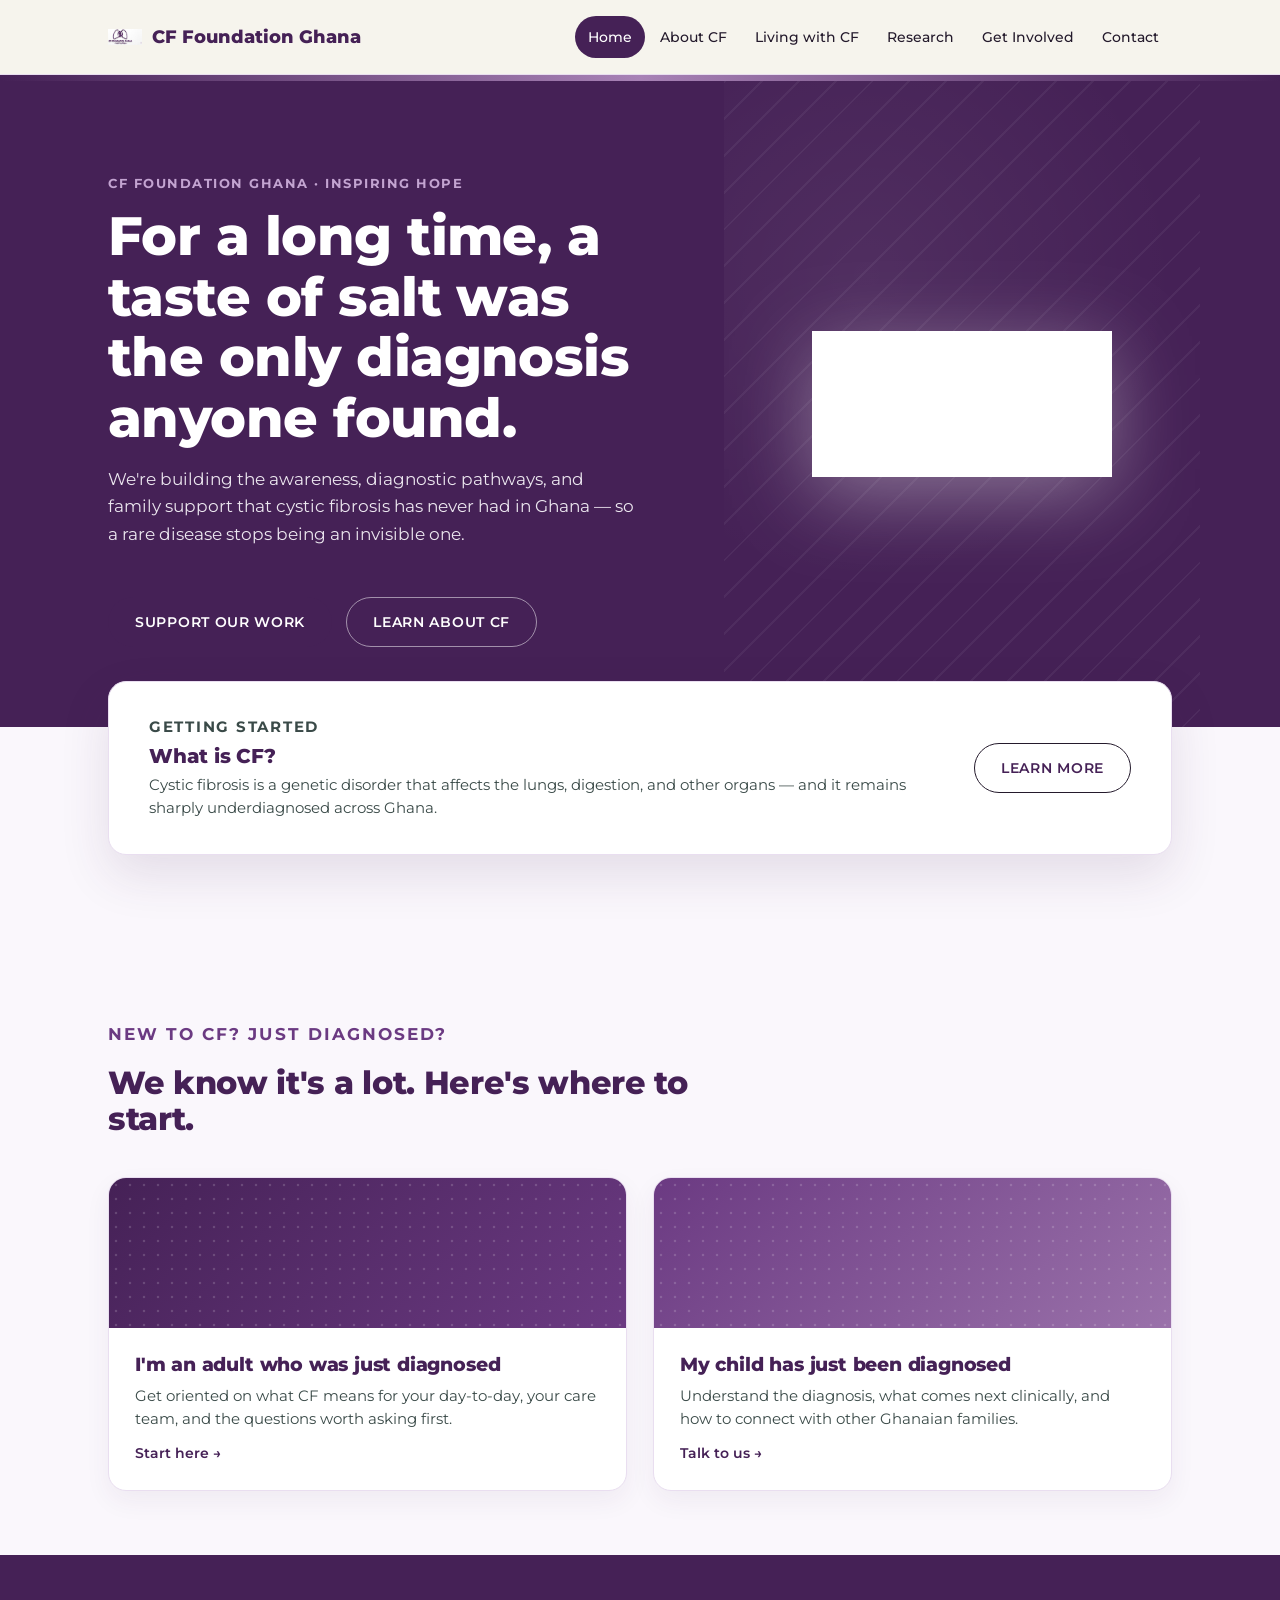
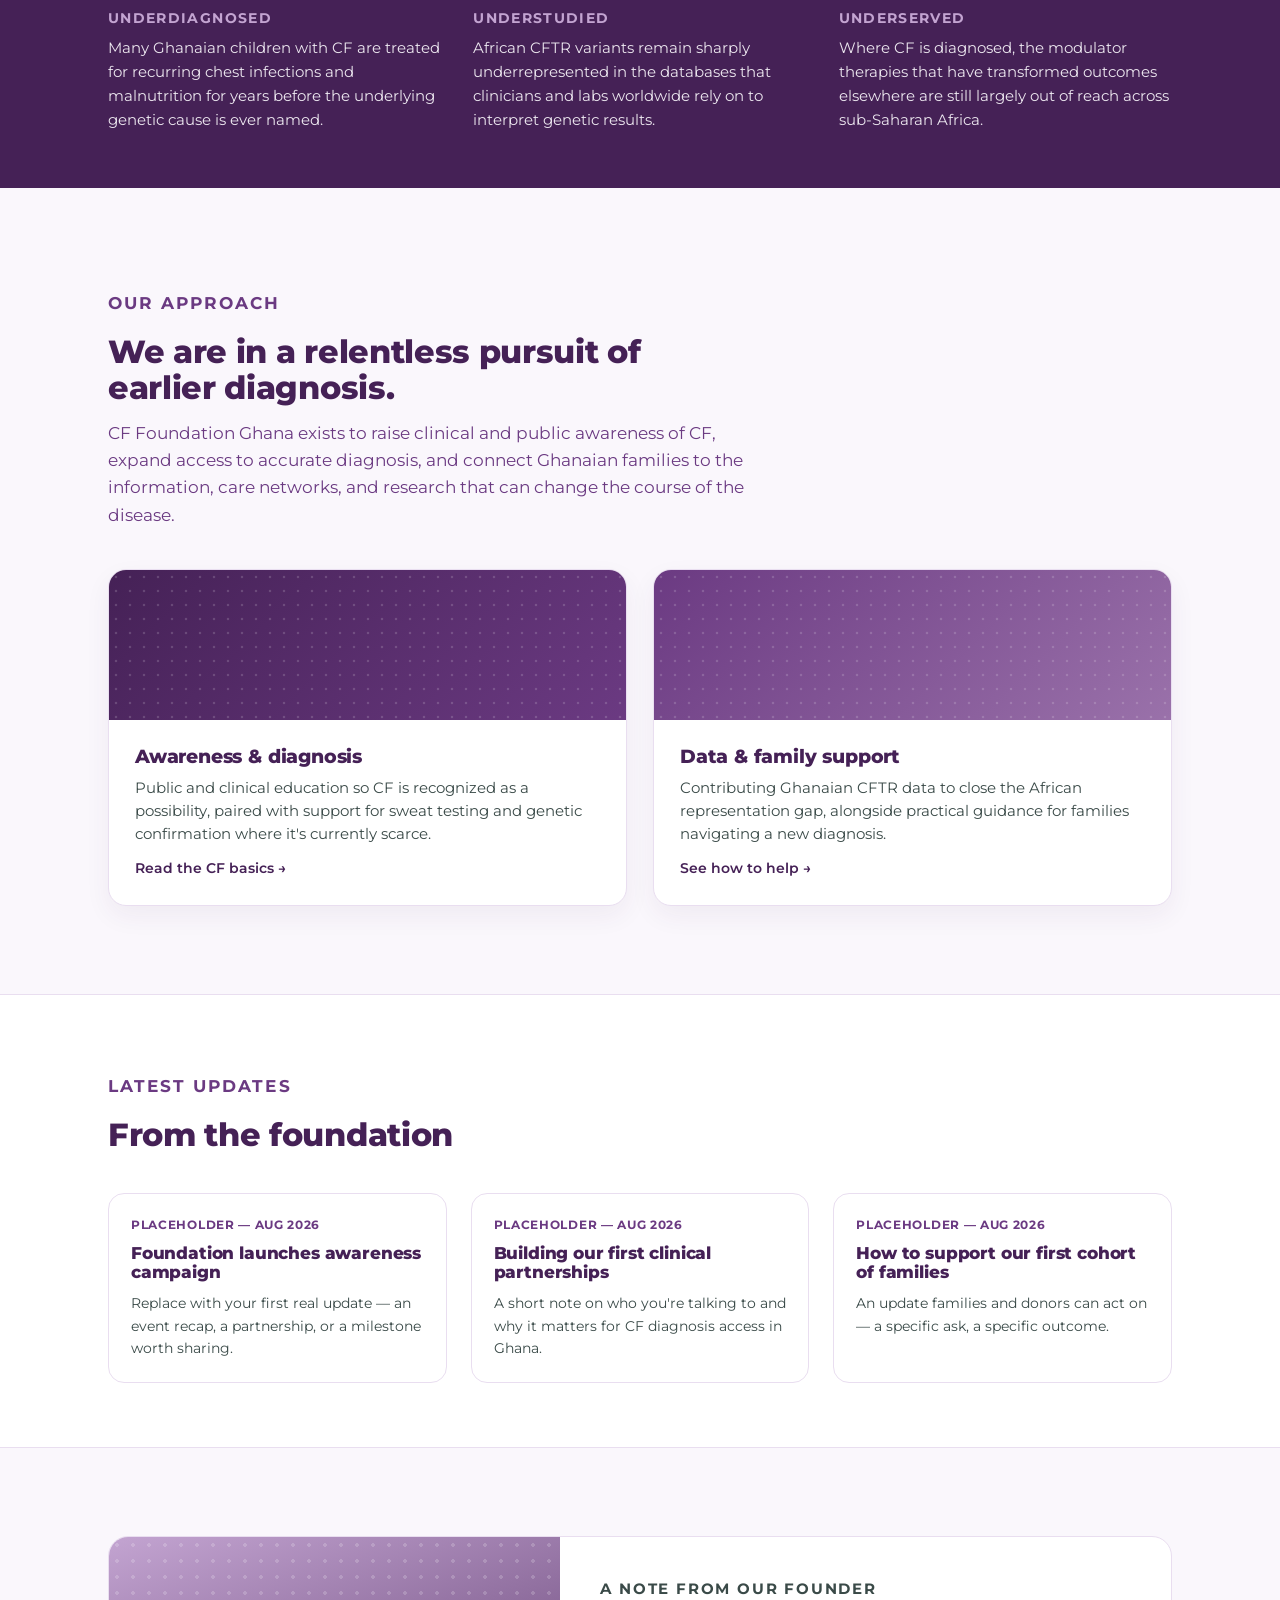
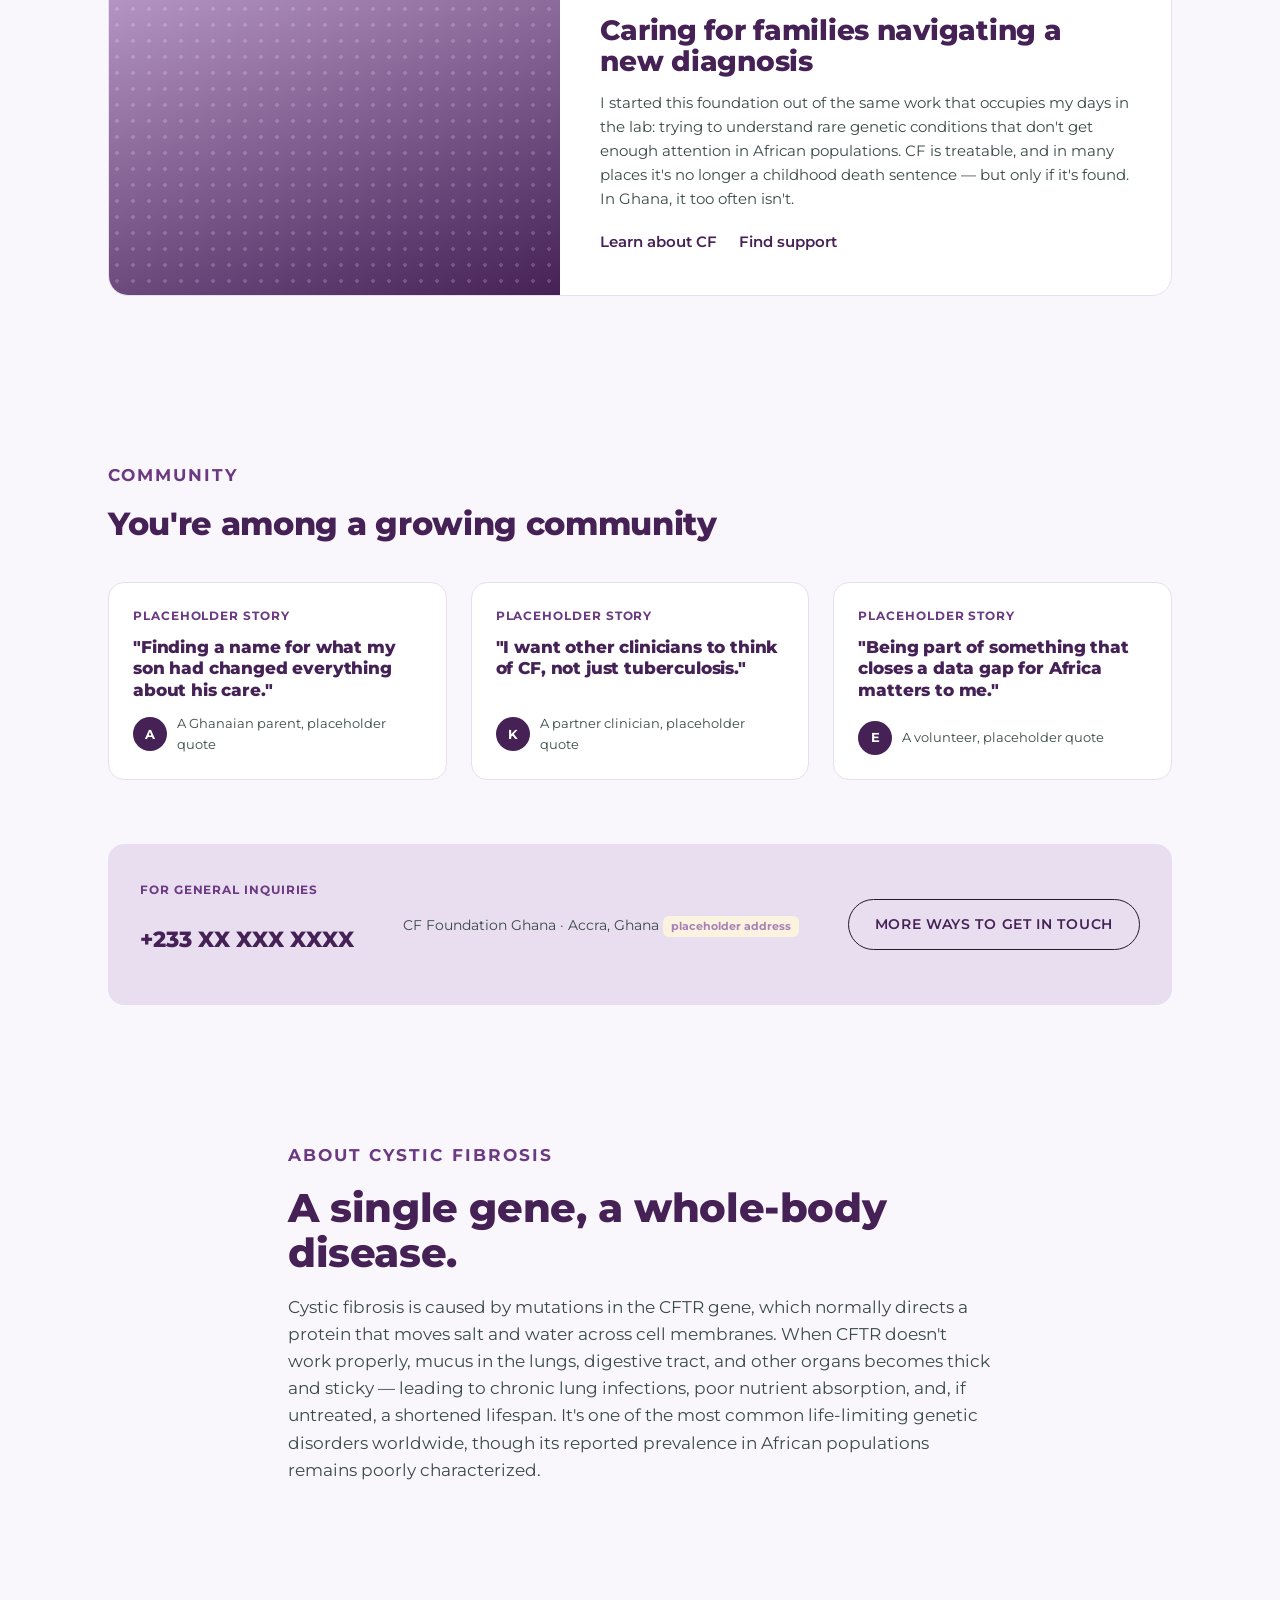
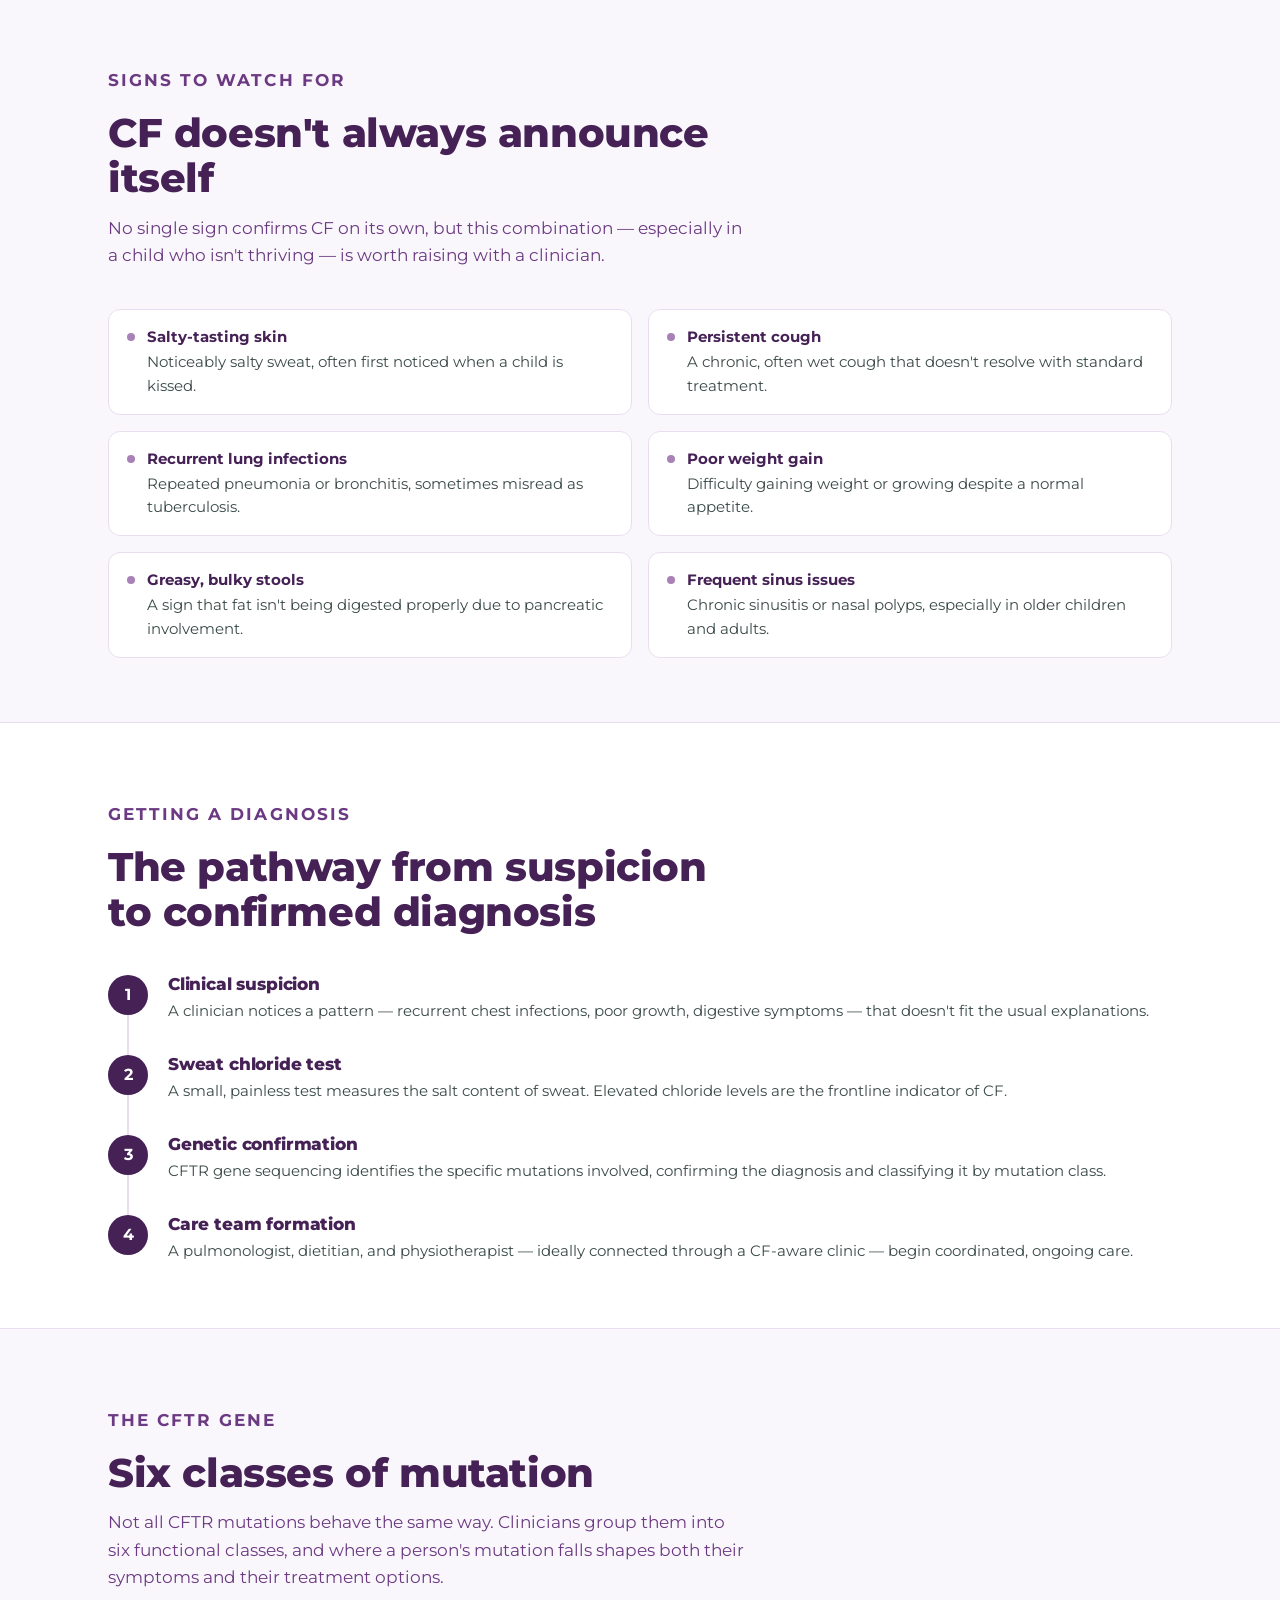
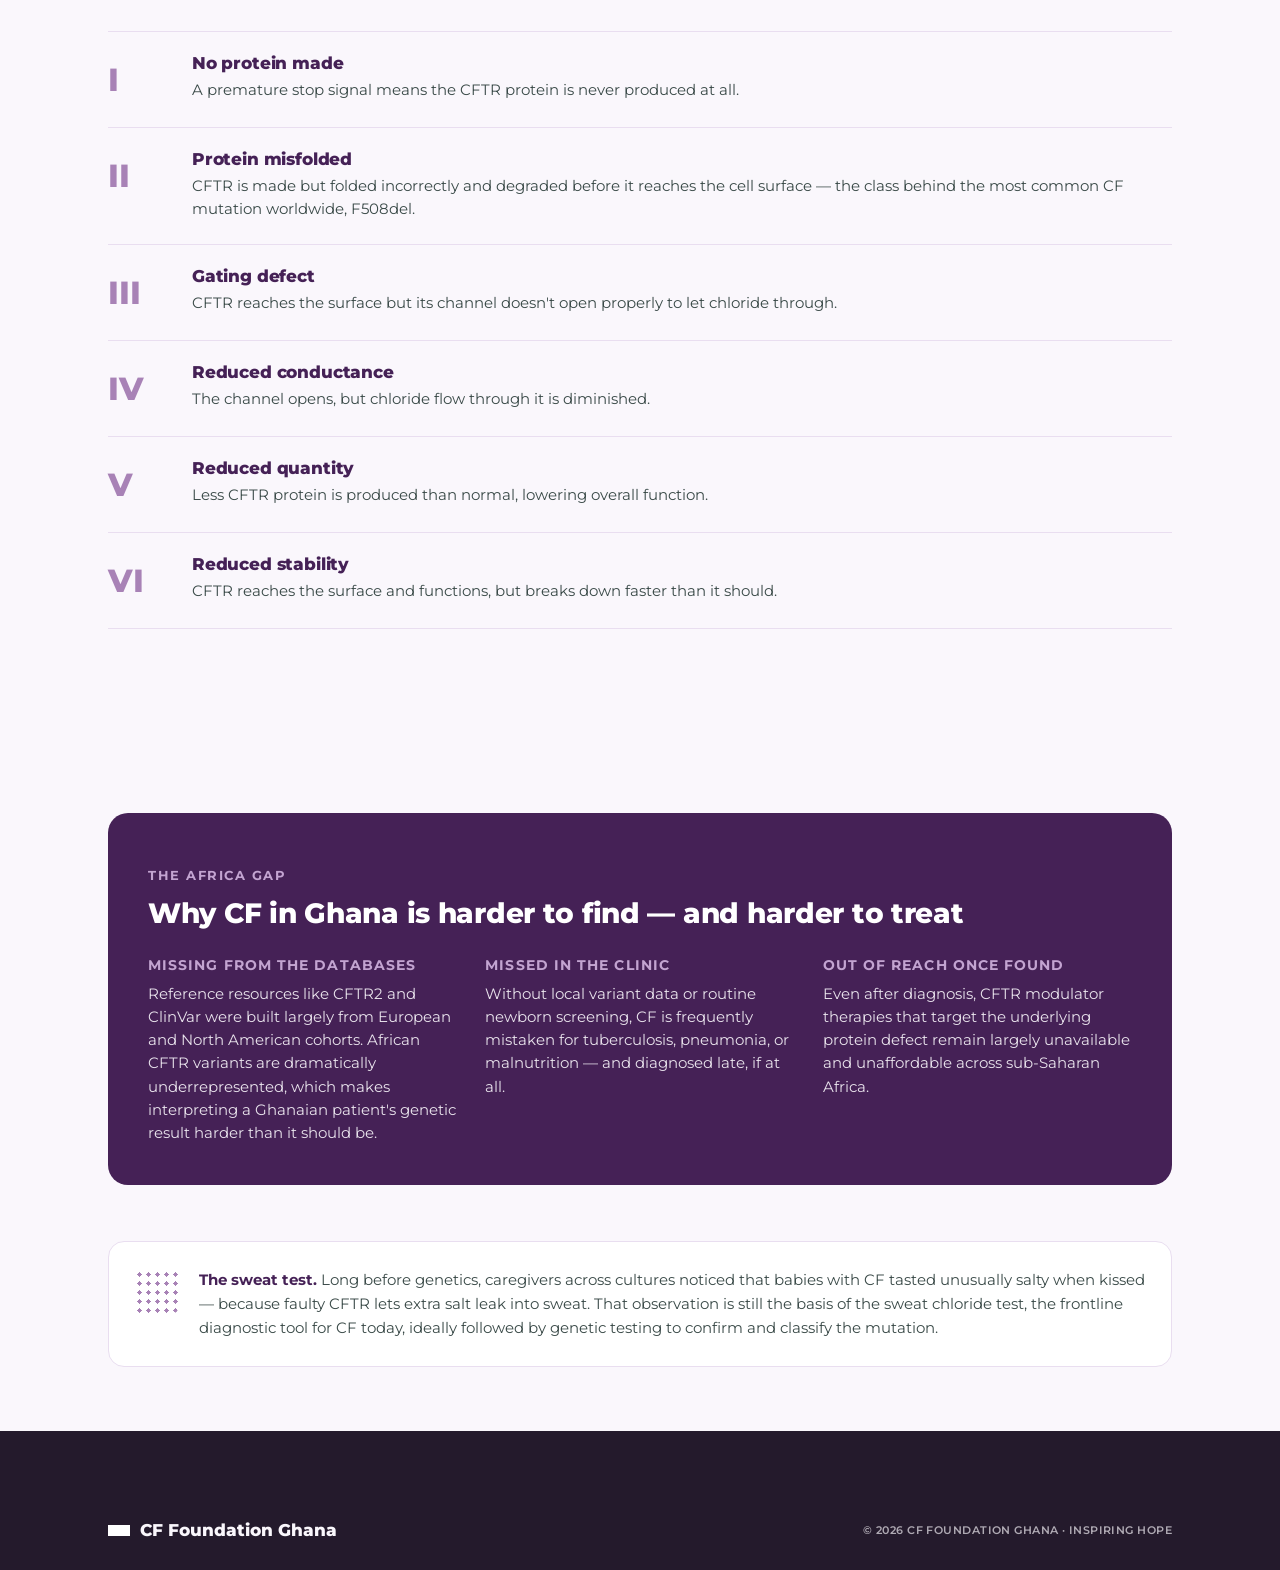
==== index.html @ 1a9d9db1 "Add files via upload" ====
<!DOCTYPE html>
<html lang="en">
<head>
<meta charset="UTF-8">
<meta name="viewport" content="width=device-width, initial-scale=1.0">
<title>CF Foundation Ghana — Inspiring Hope</title>
<link rel="preconnect" href="https://fonts.googleapis.com">
<link rel="preconnect" href="https://fonts.gstatic.com" crossorigin>
<link href="https://fonts.googleapis.com/css2?family=Montserrat:ital,wght@0,400;0,500;0,600;0,700;0,800;1,600&display=swap" rel="stylesheet">
<link rel="stylesheet" href="styles.css">
</head>
<body>

<header class="site">
  <div class="navbar">
    <a href="index.html" class="brand">
      <img class="mark" src="logo.png" alt="CF Foundation Ghana logo">
      CF&nbsp;Foundation&nbsp;Ghana
    </a>
    <button class="menu-toggle" onclick="document.querySelector('nav.links').classList.toggle('open')" aria-label="Toggle menu">☰</button>
    <nav class="links">
      <a href="index.html" class="active">Home</a>
      <a href="about-cf.html">About CF</a>
      <a href="living-with-cf.html">Living with CF</a>
      <a href="research.html">Research</a>
      <a href="get-involved.html">Get Involved</a>
      <a href="contact.html">Contact</a>
    </nav>
  </div>
</header>

<main>
<div class="top-bar"></div>

  <section class="hero-banner">
    <div class="wrap">
      <div class="hero-copy">
        <p class="eyebrow">CF Foundation Ghana · Inspiring Hope</p>
        <h1>For a long time, a taste of salt was the only diagnosis anyone found.</h1>
        <p class="lede">We're building the awareness, diagnostic pathways, and family support that cystic fibrosis has never had in Ghana — so a rare disease stops being an invisible one.</p>
        <div class="cta-row">
          <a class="btn btn-primary" href="get-involved.html">Support our work</a>
          <a class="btn btn-ghost" style="border-color:rgba(255,255,255,.5); color:var(--white);" href="about-cf.html">Learn about CF</a>
        </div>
      </div>
      <div class="hero-panel">
        <div class="logo-hero-frame">
          <img class="logo-hero" src="logo.png" alt="CF Foundation Ghana — Inspiring Hope">
          <div class="pulse-ring" aria-hidden="true"></div>
        </div>
      </div>
    </div>
  </section>

  <section style="padding-top:0;">
    <div class="wrap">
      <div class="intro-card">
        <div class="itxt">
          <p class="eyebrow" style="margin-bottom:6px;">Getting started</p>
          <h3>What is CF?</h3>
          <p>Cystic fibrosis is a genetic disorder that affects the lungs, digestion, and other organs — and it remains sharply underdiagnosed across Ghana.</p>
        </div>
        <a class="btn btn-ghost" href="about-cf.html">Learn more</a>
      </div>
    </div>
  </section>

  <section class="tight">
    <div class="wrap">
      <div class="section-head">
        <p class="eyebrow">New to CF? Just diagnosed?</p>
        <h2 style="font-size:clamp(24px,3vw,32px);">We know it's a lot. Here's where to start.</h2>
      </div>
      <div class="imgcard-grid">
        <div class="imgcard">
          <div class="ihead"></div>
          <div class="ibody">
            <h3>I'm an adult who was just diagnosed</h3>
            <p>Get oriented on what CF means for your day-to-day, your care team, and the questions worth asking first.</p>
            <a href="about-cf.html">Start here →</a>
          </div>
        </div>
        <div class="imgcard">
          <div class="ihead alt"></div>
          <div class="ibody">
            <h3>My child has just been diagnosed</h3>
            <p>Understand the diagnosis, what comes next clinically, and how to connect with other Ghanaian families.</p>
            <a href="contact.html">Talk to us →</a>
          </div>
        </div>
      </div>
    </div>
  </section>

  <div class="band">
    <div class="wrap">
      <div class="card">
        <h3>Underdiagnosed</h3>
        <p>Many Ghanaian children with CF are treated for recurring chest infections and malnutrition for years before the underlying genetic cause is ever named.</p>
      </div>
      <div class="card">
        <h3>Understudied</h3>
        <p>African CFTR variants remain sharply underrepresented in the databases that clinicians and labs worldwide rely on to interpret genetic results.</p>
      </div>
      <div class="card">
        <h3>Underserved</h3>
        <p>Where CF is diagnosed, the modulator therapies that have transformed outcomes elsewhere are still largely out of reach across sub-Saharan Africa.</p>
      </div>
    </div>
  </div>

  <section>
    <div class="wrap">
      <div class="section-head">
        <p class="eyebrow">Our approach</p>
        <h2 style="font-size:clamp(24px,3vw,32px);">We are in a relentless pursuit of earlier diagnosis.</h2>
        <p>CF Foundation Ghana exists to raise clinical and public awareness of CF, expand access to accurate diagnosis, and connect Ghanaian families to the information, care networks, and research that can change the course of the disease.</p>
      </div>
      <div class="imgcard-grid">
        <div class="imgcard">
          <div class="ihead"></div>
          <div class="ibody">
            <h3>Awareness &amp; diagnosis</h3>
            <p>Public and clinical education so CF is recognized as a possibility, paired with support for sweat testing and genetic confirmation where it's currently scarce.</p>
            <a href="about-cf.html">Read the CF basics →</a>
          </div>
        </div>
        <div class="imgcard">
          <div class="ihead alt"></div>
          <div class="ibody">
            <h3>Data &amp; family support</h3>
            <p>Contributing Ghanaian CFTR data to close the African representation gap, alongside practical guidance for families navigating a new diagnosis.</p>
            <a href="get-involved.html">See how to help →</a>
          </div>
        </div>
      </div>
    </div>
  </section>

  <section class="tight" style="background:var(--white); border-top:1px solid var(--salt-2); border-bottom:1px solid var(--salt-2);">
    <div class="wrap">
      <div class="section-head">
        <p class="eyebrow">Latest updates</p>
        <h2 style="font-size:clamp(24px,3vw,32px);">From the foundation</h2>
      </div>
      <div class="updates-grid">
        <div class="update-card">
          <span class="udate">PLACEHOLDER — AUG 2026</span>
          <h3>Foundation launches awareness campaign</h3>
          <p>Replace with your first real update — an event recap, a partnership, or a milestone worth sharing.</p>
        </div>
        <div class="update-card">
          <span class="udate">PLACEHOLDER — AUG 2026</span>
          <h3>Building our first clinical partnerships</h3>
          <p>A short note on who you're talking to and why it matters for CF diagnosis access in Ghana.</p>
        </div>
        <div class="update-card">
          <span class="udate">PLACEHOLDER — AUG 2026</span>
          <h3>How to support our first cohort of families</h3>
          <p>An update families and donors can act on — a specific ask, a specific outcome.</p>
        </div>
      </div>
    </div>
  </section>

  <section>
    <div class="wrap">
      <div class="split-banner">
        <div class="simg"></div>
        <div class="stxt">
          <p class="eyebrow">A note from our founder</p>
          <h2>Caring for families navigating a new diagnosis</h2>
          <p>I started this foundation out of the same work that occupies my days in the lab: trying to understand rare genetic conditions that don't get enough attention in African populations. CF is treatable, and in many places it's no longer a childhood death sentence — but only if it's found. In Ghana, it too often isn't.</p>
          <div class="slinks">
            <a href="about-cf.html">Learn about CF</a>
            <a href="contact.html">Find support</a>
          </div>
        </div>
      </div>
    </div>
  </section>

  <section class="tight">
    <div class="wrap">
      <div class="section-head">
        <p class="eyebrow">Community</p>
        <h2 style="font-size:clamp(24px,3vw,32px);">You're among a growing community</h2>
      </div>
      <div class="testimonial-grid">
        <div class="testimonial-card">
          <span class="ttag">PLACEHOLDER STORY</span>
          <h3>"Finding a name for what my son had changed everything about his care."</h3>
          <div class="tmeta">
            <span class="avatar-circle">A</span>
            <span class="tname">A Ghanaian parent, placeholder quote</span>
          </div>
        </div>
        <div class="testimonial-card">
          <span class="ttag">PLACEHOLDER STORY</span>
          <h3>"I want other clinicians to think of CF, not just tuberculosis."</h3>
          <div class="tmeta">
            <span class="avatar-circle">K</span>
            <span class="tname">A partner clinician, placeholder quote</span>
          </div>
        </div>
        <div class="testimonial-card">
          <span class="ttag">PLACEHOLDER STORY</span>
          <h3>"Being part of something that closes a data gap for Africa matters to me."</h3>
          <div class="tmeta">
            <span class="avatar-circle">E</span>
            <span class="tname">A volunteer, placeholder quote</span>
          </div>
        </div>
      </div>
    </div>
  </section>

  <section class="tight" style="padding-top:0;">
    <div class="wrap">
      <div class="inquiry-strip">
        <div>
          <p class="ilabel">For general inquiries</p>
          <p class="iphone">+233 XX XXX XXXX</p>
        </div>
        <p class="iaddr">CF Foundation Ghana · Accra, Ghana <span class="placeholder-tag">placeholder address</span></p>
        <a class="btn btn-ghost" href="contact.html">More ways to get in touch</a>
      </div>
    </div>
  </section>
</div>
<div class="page" id="page-cfinfo">
  <section style="padding-top:56px;">
    <div class="wrap intro-block">
      <p class="eyebrow">About Cystic Fibrosis</p>
      <h2 style="margin-top:10px; font-size:clamp(28px,4vw,40px);">A single gene, a whole-body disease.</h2>
      <p style="margin-top:18px; color:#3a4a48;">Cystic fibrosis is caused by mutations in the CFTR gene, which normally directs a protein that moves salt and water across cell membranes. When CFTR doesn't work properly, mucus in the lungs, digestive tract, and other organs becomes thick and sticky — leading to chronic lung infections, poor nutrient absorption, and, if untreated, a shortened lifespan. It's one of the most common life-limiting genetic disorders worldwide, though its reported prevalence in African populations remains poorly characterized.</p>
    </div>
  </section>

  <section class="tight">
    <div class="wrap">
      <div class="section-head">
        <p class="eyebrow">Signs to watch for</p>
        <h2>CF doesn't always announce itself</h2>
        <p>No single sign confirms CF on its own, but this combination — especially in a child who isn't thriving — is worth raising with a clinician.</p>
      </div>
      <div class="symptom-grid">
        <div class="symptom-item"><span class="sdot"></span><p><strong>Salty-tasting skin</strong>Noticeably salty sweat, often first noticed when a child is kissed.</p></div>
        <div class="symptom-item"><span class="sdot"></span><p><strong>Persistent cough</strong>A chronic, often wet cough that doesn't resolve with standard treatment.</p></div>
        <div class="symptom-item"><span class="sdot"></span><p><strong>Recurrent lung infections</strong>Repeated pneumonia or bronchitis, sometimes misread as tuberculosis.</p></div>
        <div class="symptom-item"><span class="sdot"></span><p><strong>Poor weight gain</strong>Difficulty gaining weight or growing despite a normal appetite.</p></div>
        <div class="symptom-item"><span class="sdot"></span><p><strong>Greasy, bulky stools</strong>A sign that fat isn't being digested properly due to pancreatic involvement.</p></div>
        <div class="symptom-item"><span class="sdot"></span><p><strong>Frequent sinus issues</strong>Chronic sinusitis or nasal polyps, especially in older children and adults.</p></div>
      </div>
    </div>
  </section>

  <section class="tight" style="background:var(--white); border-top:1px solid var(--salt-2); border-bottom:1px solid var(--salt-2);">
    <div class="wrap">
      <div class="section-head">
        <p class="eyebrow">Getting a diagnosis</p>
        <h2>The pathway from suspicion to confirmed diagnosis</h2>
      </div>
      <div class="timeline">
        <div class="tstep">
          <div class="tdot">1</div>
          <div><h3>Clinical suspicion</h3><p>A clinician notices a pattern — recurrent chest infections, poor growth, digestive symptoms — that doesn't fit the usual explanations.</p></div>
        </div>
        <div class="tstep">
          <div class="tdot">2</div>
          <div><h3>Sweat chloride test</h3><p>A small, painless test measures the salt content of sweat. Elevated chloride levels are the frontline indicator of CF.</p></div>
        </div>
        <div class="tstep">
          <div class="tdot">3</div>
          <div><h3>Genetic confirmation</h3><p>CFTR gene sequencing identifies the specific mutations involved, confirming the diagnosis and classifying it by mutation class.</p></div>
        </div>
        <div class="tstep">
          <div class="tdot">4</div>
          <div><h3>Care team formation</h3><p>A pulmonologist, dietitian, and physiotherapist — ideally connected through a CF-aware clinic — begin coordinated, ongoing care.</p></div>
        </div>
      </div>
    </div>
  </section>

  <section class="tight">
    <div class="wrap">
      <div class="section-head">
        <p class="eyebrow">The CFTR gene</p>
        <h2>Six classes of mutation</h2>
        <p>Not all CFTR mutations behave the same way. Clinicians group them into six functional classes, and where a person's mutation falls shapes both their symptoms and their treatment options.</p>
      </div>
      <div class="mutation-list">
        <div class="mutation-item">
          <div class="num">I</div>
          <div><h3>No protein made</h3><p>A premature stop signal means the CFTR protein is never produced at all.</p></div>
        </div>
        <div class="mutation-item">
          <div class="num">II</div>
          <div><h3>Protein misfolded</h3><p>CFTR is made but folded incorrectly and degraded before it reaches the cell surface — the class behind the most common CF mutation worldwide, F508del.</p></div>
        </div>
        <div class="mutation-item">
          <div class="num">III</div>
          <div><h3>Gating defect</h3><p>CFTR reaches the surface but its channel doesn't open properly to let chloride through.</p></div>
        </div>
        <div class="mutation-item">
          <div class="num">IV</div>
          <div><h3>Reduced conductance</h3><p>The channel opens, but chloride flow through it is diminished.</p></div>
        </div>
        <div class="mutation-item">
          <div class="num">V</div>
          <div><h3>Reduced quantity</h3><p>Less CFTR protein is produced than normal, lowering overall function.</p></div>
        </div>
        <div class="mutation-item">
          <div class="num">VI</div>
          <div><h3>Reduced stability</h3><p>CFTR reaches the surface and functions, but breaks down faster than it should.</p></div>
        </div>
      </div>
    </div>
  </section>

  <section class="tight">
    <div class="wrap">
      <div class="gap-panel">
        <p class="eyebrow">The Africa gap</p>
        <h2>Why CF in Ghana is harder to find — and harder to treat</h2>
        <div class="gap-grid">
          <div>
            <h3>Missing from the databases</h3>
            <p>Reference resources like CFTR2 and ClinVar were built largely from European and North American cohorts. African CFTR variants are dramatically underrepresented, which makes interpreting a Ghanaian patient's genetic result harder than it should be.</p>
          </div>
          <div>
            <h3>Missed in the clinic</h3>
            <p>Without local variant data or routine newborn screening, CF is frequently mistaken for tuberculosis, pneumonia, or malnutrition — and diagnosed late, if at all.</p>
          </div>
          <div>
            <h3>Out of reach once found</h3>
            <p>Even after diagnosis, CFTR modulator therapies that target the underlying protein defect remain largely unavailable and unaffordable across sub-Saharan Africa.</p>
          </div>
        </div>
      </div>

      <div class="sweat-note">
        <div class="crystal" aria-hidden="true"></div>
        <p><strong>The sweat test.</strong> Long before genetics, caregivers across cultures noticed that babies with CF tasted unusually salty when kissed — because faulty CFTR lets extra salt leak into sweat. That observation is still the basis of the sweat chloride test, the frontline diagnostic tool for CF today, ideally followed by genetic testing to confirm and classify the mutation.</p>
      </div>
    </div>
  </section>
</main>

<footer>
  <div class="wrap">
    <span class="fmark" style="display:flex; align-items:center; gap:10px;">
      <img src="logo.png" alt="" style="width:22px; height:auto; filter:brightness(0) invert(1);">
      CF Foundation Ghana
    </span>
    <span class="fnote">© 2026 CF FOUNDATION GHANA · INSPIRING HOPE</span>
  </div>
</footer>

<script>
  document.querySelectorAll('nav.links a').forEach(a => {
    if (a.getAttribute('href') === location.pathname.split('/').pop()) a.classList.add('active');
  });
</script>

</body>
</html>
---- styles.css ----
:root{
    --ink:#241a2c;
    --deep:#452156;
    --teal:#6b3a82;
    --teal-light:#8a5aa3;
    --salt:#faf7fc;
    --salt-2:#e9def0;
    --gold:#a882b6;
    --gold-light:#c3a4d1;
    --white:#ffffff;
    --max:1120px;
  }
  *{box-sizing:border-box;}
  html{scroll-behavior:smooth;}
  body{
    margin:0;
    background:var(--salt);
    color:var(--ink);
    font-family:'Montserrat', sans-serif;
    font-weight:400;
    font-size:17px;
    line-height:1.6;
    -webkit-font-smoothing:antialiased;
  }
  h1,h2,h3{
    font-family:'Montserrat', sans-serif;
    font-weight:800;
    line-height:1.12;
    letter-spacing:-.01em;
    margin:0;
    color:var(--deep);
  }
  a{color:inherit;}
  .eyebrow{
    font-family:'Montserrat', sans-serif;
    font-weight:700;
    font-size:12.5px;
    letter-spacing:.12em;
    text-transform:uppercase;
    color:var(--teal);
  }
  .wrap{max-width:var(--max); margin:0 auto; padding:0 28px;}
  img,svg{display:block;}
  button{font-family:inherit; cursor:pointer;}
  :focus-visible{outline:3px solid var(--gold); outline-offset:3px;}

  /* ---------- NAV ---------- */
  header.site{
    position:sticky; top:0; z-index:50;
    background:rgba(246,243,236,.92);
    backdrop-filter:blur(8px);
    border-bottom:1px solid var(--salt-2);
  }
  .navbar{
    display:flex; align-items:center; justify-content:space-between;
    padding:16px 28px;
    max-width:var(--max); margin:0 auto;
  }
  .brand{
    display:flex; align-items:center; gap:10px;
    font-family:'Montserrat', sans-serif; font-weight:800; font-size:18px;
    text-decoration:none; color:var(--deep);
  }
  .brand .mark{width:34px; height:auto; flex:none;}
  nav.links{display:flex; gap:2px; align-items:center;}
  nav.links a{
    text-decoration:none;
    display:inline-block;
    background:none; border:none; padding:10px 13px;
    font-family:'Montserrat', sans-serif; font-size:14px; font-weight:500; color:var(--ink);
    border-radius:100px; transition:background .18s, color .18s;
    white-space:nowrap;
  }
  nav.links a:hover{background:var(--salt-2);}
  nav.links a.active{background:var(--deep); color:var(--white);}
  .menu-toggle{display:none; background:none; border:1px solid var(--ink); border-radius:8px; padding:8px 10px;}
  @media (max-width:960px){
    nav.links{
      position:absolute; top:64px; left:0; right:0;
      background:var(--white); flex-direction:column; align-items:stretch;
      padding:10px; border-bottom:1px solid var(--salt-2);
      display:none;
    }
    nav.links.open{display:flex;}
    nav.links a{text-align:left;}
    .menu-toggle{display:block;}
  }

  section{padding:88px 0;}
  section.tight{padding:64px 0;}

  /* ---------- HERO ---------- */
  .hero{
    padding:76px 0 40px;
    background:linear-gradient(180deg, var(--salt) 0%, var(--white) 100%);
  }
  .hero .wrap{display:grid; grid-template-columns:1.1fr .9fr; gap:56px; align-items:center;}
  @media (max-width:860px){ .hero .wrap{grid-template-columns:1fr;} }
  .hero h1{font-size:clamp(36px,5.4vw,58px); letter-spacing:-.015em;}
  .hero .lede{font-family:'Montserrat',sans-serif; font-weight:500; font-size:19px; color:var(--teal); max-width:46ch; margin-top:20px;}
  .cta-row{display:flex; gap:14px; margin-top:32px; flex-wrap:wrap;}
  .btn{
    display:inline-flex; align-items:center; gap:8px;
    padding:13px 26px; border-radius:100px; font-family:'Montserrat',sans-serif; font-weight:600; font-size:14px;
    text-transform:uppercase; letter-spacing:.05em;
    text-decoration:none; border:1px solid transparent; transition:transform .15s, box-shadow .15s;
  }
  .btn:hover{transform:translateY(-1px);}
  .btn-primary{background:var(--deep); color:var(--white);}
  .btn-primary:hover{box-shadow:0 8px 20px rgba(14,53,56,.25);}
  .btn-ghost{background:transparent; color:var(--deep); border-color:var(--ink);}
  .btn-ghost:hover{background:var(--white);}

  /* logo hero signature */
  .breath-wrap{display:flex; justify-content:center; align-items:center;}
  .logo-hero-frame{
    position:relative; width:min(420px, 100%);
    display:flex; align-items:center; justify-content:center;
  }
  .logo-hero{
    position:relative; z-index:2; width:100%; height:auto;
    filter:drop-shadow(0 18px 40px rgba(69,33,86,.18));
  }
  .pulse-ring{
    position:absolute; z-index:1; width:78%; height:78%;
    border-radius:50%;
    background:radial-gradient(circle, var(--salt-2) 0%, rgba(233,222,240,0) 72%);
    animation:pulse 4.6s ease-in-out infinite;
  }
  @keyframes pulse{
    0%,100%{ transform:scale(1); opacity:.7; }
    50%{ transform:scale(1.12); opacity:1; }
  }
  @media (prefers-reduced-motion: reduce){
    .pulse-ring{animation:none;}
  }

  /* ---------- BAND ---------- */
  .band{
    background:var(--deep); color:var(--salt);
    padding:56px 0;
  }
  .band .wrap{display:grid; grid-template-columns:repeat(3,1fr); gap:32px;}
  @media (max-width:760px){ .band .wrap{grid-template-columns:1fr; gap:28px;} }
  .band .card h3{color:var(--gold-light); font-family:'Montserrat',sans-serif; font-size:13.5px; letter-spacing:.1em; text-transform:uppercase; font-weight:700; margin-bottom:10px;}
  .band .card p{margin:0; color:var(--salt); opacity:.92; font-size:15px;}

  /* ---------- CONTENT BLOCKS ---------- */
  .grid-2{display:grid; grid-template-columns:1fr 1fr; gap:56px; align-items:start;}
  @media (max-width:860px){ .grid-2{grid-template-columns:1fr;} }
  .section-head{max-width:640px; margin-bottom:40px;}
  .section-head h2{font-size:clamp(28px,3.6vw,40px); margin-top:10px;}
  .section-head p{color:var(--teal); margin-top:14px; font-size:17px;}

  .founder{
    background:var(--white); border:1px solid var(--salt-2); border-radius:18px;
    padding:32px; margin-top:16px;
  }
  .founder p{font-size:15.5px;}
  .founder .sig{font-family:'Montserrat', sans-serif; font-weight:600; font-style:italic; margin-top:18px; color:var(--deep);}

  .pillars{display:grid; grid-template-columns:repeat(4,1fr); gap:20px; margin-top:8px;}
  @media (max-width:900px){ .pillars{grid-template-columns:1fr 1fr;} }
  @media (max-width:520px){ .pillars{grid-template-columns:1fr;} }
  .pillar{
    background:var(--white); border:1px solid var(--salt-2); border-radius:16px; padding:24px;
  }
  .pillar .eyebrow{margin-bottom:10px;}
  .pillar h3{font-size:19px; margin-bottom:8px;}
  .pillar p{font-size:14.5px; color:#3a4a48; margin:0;}

  /* ---------- CF INFO PAGE ---------- */
  .intro-block{max-width:760px;}
  .intro-block p{font-size:17px;}

  .mutation-list{display:flex; flex-direction:column; gap:0; margin-top:20px; border-top:1px solid var(--salt-2);}
  .mutation-item{
    display:grid; grid-template-columns:64px 1fr; gap:20px;
    padding:22px 0; border-bottom:1px solid var(--salt-2);
  }
  .mutation-item .num{
    font-family:'Montserrat', sans-serif; font-size:32px; color:var(--gold); font-weight:800;
  }
  .mutation-item h3{font-size:17px; margin-bottom:6px;}
  .mutation-item p{margin:0; font-size:14.5px; color:#3a4a48;}

  .gap-panel{
    background:var(--deep); color:var(--salt); border-radius:20px; padding:40px; margin-top:56px;
  }
  .gap-panel h2{color:var(--white); font-size:28px;}
  .gap-panel .eyebrow{color:var(--gold-light);}
  .gap-grid{display:grid; grid-template-columns:repeat(3,1fr); gap:28px; margin-top:28px;}
  @media (max-width:820px){ .gap-grid{grid-template-columns:1fr;} }
  .gap-grid h3{color:var(--gold-light); font-family:'Montserrat',sans-serif; font-size:13.5px; text-transform:uppercase; letter-spacing:.08em; font-weight:700; margin-bottom:10px;}
  .gap-grid p{color:var(--salt); opacity:.9; font-size:14.5px; margin:0;}

  .sweat-note{
    display:flex; gap:20px; align-items:flex-start;
    background:var(--white); border:1px solid var(--salt-2); border-radius:16px;
    padding:26px; margin-top:56px;
  }
  .sweat-note .crystal{
    flex:none; width:44px; height:44px; margin-top:2px;
    background-image:radial-gradient(var(--gold) 2px, transparent 2.2px);
    background-size:9px 9px; border-radius:8px;
  }
  .sweat-note p{margin:0; font-size:15px; color:#3a4a48;}
  .sweat-note strong{color:var(--deep);}

  /* ---------- GET INVOLVED ---------- */
  .involve-grid{display:grid; grid-template-columns:repeat(2,1fr); gap:24px;}
  @media (max-width:760px){ .involve-grid{grid-template-columns:1fr;} }
  .involve-card{
    border:1px solid var(--salt-2); border-radius:18px; padding:30px; background:var(--white);
    display:flex; flex-direction:column; gap:14px;
  }
  .involve-card h3{font-size:21px;}
  .involve-card p{font-size:15px; color:#3a4a48; margin:0;}
  .involve-card .btn{align-self:flex-start; margin-top:6px;}

  /* ---------- CONTACT ---------- */
  .contact-grid{display:grid; grid-template-columns:1fr 1fr; gap:56px;}
  @media (max-width:860px){ .contact-grid{grid-template-columns:1fr;} }
  form.contact{display:flex; flex-direction:column; gap:16px;}
  .field{display:flex; flex-direction:column; gap:6px;}
  .field label{font-size:13px; font-weight:600; color:var(--deep);}
  .field input, .field textarea{
    border:1px solid var(--salt-2); border-radius:10px; padding:12px 14px;
    font-family:inherit; font-size:15px; background:var(--white); color:var(--ink);
  }
  .field textarea{resize:vertical; min-height:120px;}
  .field input:focus, .field textarea:focus{border-color:var(--teal-light);}
  .form-status{font-size:14px; color:var(--teal); min-height:20px;}
  .contact-info{display:flex; flex-direction:column; gap:26px;}
  .info-row{display:flex; gap:14px;}
  .info-row .dot{width:9px; height:9px; border-radius:50%; background:var(--gold); margin-top:8px; flex:none;}
  .info-row h3{font-size:15px; margin-bottom:4px; color:var(--deep);}
  .info-row p{margin:0; font-size:14.5px; color:#3a4a48;}
  .placeholder-tag{
    display:inline-block; margin-top:4px; font-family:'Montserrat',sans-serif; font-weight:700;
    font-size:11px; color:var(--gold); background:#fbf3df; padding:2px 8px; border-radius:6px;
  }

  /* ---------- NEWLY DIAGNOSED PATHS ---------- */
  .path-grid{display:grid; grid-template-columns:1fr 1fr; gap:24px; margin-top:8px;}
  @media (max-width:760px){ .path-grid{grid-template-columns:1fr;} }
  .path-card{
    background:var(--white); border:1px solid var(--salt-2); border-radius:18px;
    padding:30px; display:flex; flex-direction:column; gap:12px;
  }
  .path-card h3{font-size:20px;}
  .path-card p{margin:0; font-size:14.5px; color:#3a4a48;}
  .path-card .btn{align-self:flex-start; margin-top:4px;}

  /* ---------- UPDATES / NEWS ---------- */
  .updates-grid{display:grid; grid-template-columns:repeat(3,1fr); gap:24px; margin-top:8px;}
  @media (max-width:900px){ .updates-grid{grid-template-columns:1fr 1fr;} }
  @media (max-width:600px){ .updates-grid{grid-template-columns:1fr;} }
  .update-card{
    border:1px solid var(--salt-2); border-radius:16px; padding:22px; background:var(--white);
    display:flex; flex-direction:column; gap:10px;
  }
  .update-card .udate{font-family:'Montserrat',sans-serif; font-weight:700; font-size:11.5px; color:var(--teal); letter-spacing:.06em; text-transform:uppercase;}
  .update-card h3{font-size:17px;}
  .update-card p{margin:0; font-size:14px; color:#3a4a48;}

  /* ---------- TOP BAR ---------- */
  .top-bar{
    height:6px; background:linear-gradient(90deg, var(--deep), var(--gold), var(--deep));
  }

  /* ---------- BANNER HERO (cff.org-style) ---------- */
  .hero-banner{
    padding:0; background:var(--deep); overflow:hidden; position:relative;
  }
  .hero-banner .wrap{
    display:grid; grid-template-columns:1.15fr .85fr; gap:0; align-items:stretch;
    min-height:480px; padding:0;
  }
  @media (max-width:860px){ .hero-banner .wrap{grid-template-columns:1fr; min-height:auto;} }
  .hero-copy{
    padding:80px 44px 80px 28px; display:flex; flex-direction:column; justify-content:center;
    color:var(--salt);
  }
  @media (max-width:860px){ .hero-copy{padding:56px 28px;} }
  .hero-copy .eyebrow{color:var(--gold-light);}
  .hero-copy h1{color:var(--white); font-size:clamp(34px,5vw,54px);}
  .hero-copy .lede{color:var(--salt); opacity:.92; max-width:48ch; margin-top:18px; font-size:17px;}
  .hero-panel{
    position:relative; display:flex; align-items:center; justify-content:center;
    background:
      radial-gradient(circle at 30% 30%, rgba(255,255,255,.06) 0%, rgba(255,255,255,0) 55%),
      repeating-linear-gradient(135deg, rgba(255,255,255,.05) 0 2px, transparent 2px 26px);
    padding:40px;
  }
  .hero-panel .logo-hero-frame{width:min(300px,100%);}
  .hero-panel .logo-hero{filter:drop-shadow(0 18px 40px rgba(0,0,0,.35)) brightness(0) invert(1);}
  .hero-panel .pulse-ring{background:radial-gradient(circle, rgba(255,255,255,.14) 0%, rgba(255,255,255,0) 72%);}

  /* ---------- SINGLE INTRO CARD (cff.org "Getting started") ---------- */
  .intro-card{
    background:var(--white); border:1px solid var(--salt-2); border-radius:18px;
    padding:34px 40px; display:flex; align-items:center; justify-content:space-between; gap:28px;
    flex-wrap:wrap; margin-top:-46px; position:relative; z-index:5;
    box-shadow:0 20px 50px rgba(69,33,86,.12);
  }
  .intro-card .itxt{flex:1; min-width:240px;}
  .intro-card h3{font-size:20px; margin-bottom:6px;}
  .intro-card p{margin:0; color:#3a4a48; font-size:14.5px;}

  /* ---------- IMAGE-HEADER CARDS (photo-block style) ---------- */
  .imgcard-grid{display:grid; grid-template-columns:repeat(2,1fr); gap:26px; margin-top:8px;}
  @media (max-width:820px){ .imgcard-grid{grid-template-columns:1fr;} }
  .imgcard{
    border-radius:18px; overflow:hidden; background:var(--white);
    border:1px solid var(--salt-2); display:flex; flex-direction:column;
    box-shadow:0 10px 26px rgba(69,33,86,.06);
  }
  .imgcard .ihead{
    height:150px; position:relative;
    background:linear-gradient(135deg, var(--deep) 0%, var(--teal) 100%);
  }
  .imgcard .ihead.alt{background:linear-gradient(135deg, var(--teal) 0%, var(--gold) 130%);}
  .imgcard .ihead::after{
    content:""; position:absolute; inset:0;
    background-image:radial-gradient(rgba(255,255,255,.16) 1.4px, transparent 1.6px);
    background-size:14px 14px;
  }
  .imgcard .ibody{padding:26px; display:flex; flex-direction:column; gap:10px; flex:1;}
  .imgcard .ibody h3{font-size:19px;}
  .imgcard .ibody p{margin:0; font-size:14.5px; color:#3a4a48; flex:1;}
  .imgcard .ibody a{font-size:14px; font-weight:600; color:var(--deep); text-decoration:none;}
  .imgcard .ibody a:hover{text-decoration:underline;}

  /* ---------- SPLIT BANNER ---------- */
  .split-banner{
    display:grid; grid-template-columns:.85fr 1.15fr; gap:0; border-radius:20px; overflow:hidden;
    background:var(--white); border:1px solid var(--salt-2);
  }
  @media (max-width:820px){ .split-banner{grid-template-columns:1fr;} }
  .split-banner .simg{
    background:linear-gradient(160deg, var(--gold-light) 0%, var(--deep) 100%);
    min-height:220px; position:relative;
  }
  .split-banner .simg::after{
    content:""; position:absolute; inset:0;
    background-image:radial-gradient(rgba(255,255,255,.18) 1.6px, transparent 1.8px);
    background-size:16px 16px;
  }
  .split-banner .stxt{padding:40px; display:flex; flex-direction:column; justify-content:center; gap:14px;}
  .split-banner .stxt h2{font-size:clamp(22px,2.6vw,28px);}
  .split-banner .stxt p{margin:0; color:#3a4a48; font-size:15px;}
  .split-banner .slinks{display:flex; gap:22px; margin-top:6px; flex-wrap:wrap;}
  .split-banner .slinks a{font-weight:600; color:var(--deep); text-decoration:none; font-size:14.5px;}
  .split-banner .slinks a:hover{text-decoration:underline;}

  /* ---------- TESTIMONIAL / COMMUNITY GRID ---------- */
  .testimonial-grid{display:grid; grid-template-columns:repeat(3,1fr); gap:24px; margin-top:8px;}
  @media (max-width:900px){ .testimonial-grid{grid-template-columns:1fr 1fr;} }
  @media (max-width:600px){ .testimonial-grid{grid-template-columns:1fr;} }
  .testimonial-card{
    border:1px solid var(--salt-2); border-radius:16px; padding:24px; background:var(--white);
    display:flex; flex-direction:column; gap:12px;
  }
  .testimonial-card .ttag{font-family:'Montserrat',sans-serif; font-weight:700; font-size:11.5px; letter-spacing:.08em; text-transform:uppercase; color:var(--teal);}
  .testimonial-card h3{font-size:16.5px; line-height:1.3;}
  .testimonial-card .tmeta{display:flex; align-items:center; gap:10px; margin-top:auto;}
  .avatar-circle{
    width:34px; height:34px; border-radius:50%; background:var(--deep); color:var(--white);
    display:flex; align-items:center; justify-content:center; font-size:13px; font-weight:700; flex:none;
  }
  .tmeta .tname{font-size:13px; color:#3a4a48;}

  /* ---------- INQUIRY STRIP ---------- */
  .inquiry-strip{
    background:var(--salt-2); border-radius:16px; padding:26px 32px;
    display:flex; align-items:center; justify-content:space-between; gap:20px; flex-wrap:wrap;
  }
  .inquiry-strip .ilabel{font-family:'Montserrat',sans-serif; font-weight:700; font-size:11.5px; letter-spacing:.08em; text-transform:uppercase; color:var(--teal);}
  .inquiry-strip .iphone{font-size:22px; font-weight:800; color:var(--deep); font-family:'Montserrat',sans-serif;}
  .inquiry-strip .iaddr{font-size:14px; color:#3a4a48;}

  /* ---------- TIMELINE (diagnosis pathway) ---------- */
  .timeline{display:flex; flex-direction:column; gap:0; margin-top:24px;}
  .tstep{
    display:grid; grid-template-columns:40px 1fr; gap:20px; position:relative; padding-bottom:32px;
  }
  .tstep:last-child{padding-bottom:0;}
  .tstep .tdot{
    width:40px; height:40px; border-radius:50%; background:var(--deep); color:var(--white);
    display:flex; align-items:center; justify-content:center; font-family:'Montserrat',sans-serif; font-weight:700;
    font-size:16px; position:relative; z-index:2; flex:none;
  }
  .tstep:not(:last-child)::before{
    content:""; position:absolute; left:19px; top:40px; bottom:0; width:2px; background:var(--salt-2); z-index:1;
  }
  .tstep h3{font-size:17px; margin-bottom:6px;}
  .tstep p{margin:0; font-size:14.5px; color:#3a4a48;}

  /* ---------- SYMPTOM GRID ---------- */
  .symptom-grid{display:grid; grid-template-columns:repeat(2,1fr); gap:16px; margin-top:20px;}
  @media (max-width:700px){ .symptom-grid{grid-template-columns:1fr;} }
  .symptom-item{
    display:flex; gap:12px; align-items:flex-start; background:var(--white);
    border:1px solid var(--salt-2); border-radius:12px; padding:16px 18px;
  }
  .symptom-item .sdot{width:8px; height:8px; border-radius:50%; background:var(--gold); margin-top:7px; flex:none;}
  .symptom-item p{margin:0; font-size:14.5px; color:#3a4a48;}
  .symptom-item strong{color:var(--deep); display:block; font-size:14.5px; margin-bottom:2px;}

  /* ---------- TIPS GRID (living with CF) ---------- */
  .tips-grid{display:grid; grid-template-columns:repeat(4,1fr); gap:18px; margin-top:8px;}
  @media (max-width:900px){ .tips-grid{grid-template-columns:1fr 1fr;} }
  @media (max-width:520px){ .tips-grid{grid-template-columns:1fr;} }
  .tip{background:var(--white); border:1px solid var(--salt-2); border-radius:14px; padding:22px;}
  .tip .eyebrow{margin-bottom:8px;}
  .tip h3{font-size:16.5px; margin-bottom:6px;}
  .tip p{margin:0; font-size:13.5px; color:#3a4a48;}

  /* ---------- MODULATOR GENERATIONS ---------- */
  .mod-grid{display:flex; flex-direction:column; gap:0; margin-top:20px; border-top:1px solid var(--salt-2);}
  .mod-item{
    display:grid; grid-template-columns:180px 1fr; gap:24px;
    padding:22px 0; border-bottom:1px solid var(--salt-2); align-items:start;
  }
  @media (max-width:640px){ .mod-item{grid-template-columns:1fr; gap:8px;} }
  .mod-item .mname{font-family:'Montserrat',sans-serif; font-weight:800; font-size:18px; color:var(--deep);}
  .mod-item .mtarget{font-family:'Montserrat',sans-serif; font-weight:600; font-size:11.5px; color:var(--teal); margin-top:4px; display:block; letter-spacing:.04em; text-transform:uppercase;}
  .mod-item p{margin:0; font-size:14.5px; color:#3a4a48;}

  /* ---------- FOOTER ---------- */
  footer{
    background:var(--ink); color:var(--salt); padding:64px 0 26px;
  }
  .footer-grid{
    display:grid; grid-template-columns:1.3fr 1fr 1fr 1.2fr; gap:36px;
    padding-bottom:40px; border-bottom:1px solid rgba(255,255,255,.12);
  }
  @media (max-width:820px){ .footer-grid{grid-template-columns:1fr 1fr; gap:32px;} }
  @media (max-width:520px){ .footer-grid{grid-template-columns:1fr;} }
  .footer-grid h4{
    font-family:'Montserrat',sans-serif; font-weight:700; font-size:12px; letter-spacing:.08em;
    text-transform:uppercase; color:var(--gold-light); margin:0 0 16px;
  }
  .footer-grid ul{list-style:none; margin:0; padding:0; display:flex; flex-direction:column; gap:10px;}
  .footer-grid ul li button{
    background:none; border:none; color:var(--salt); opacity:.85; font-size:14px;
    padding:0; text-align:left;
  }
  .footer-grid ul li button:hover{opacity:1; text-decoration:underline;}
  .footer-brand p{font-size:13.5px; opacity:.75; max-width:34ch; margin-top:14px;}
  .newsletter{display:flex; gap:8px; margin-top:6px; flex-wrap:wrap;}
  .newsletter input{
    flex:1; min-width:140px; border-radius:100px; border:1px solid rgba(255,255,255,.25);
    background:transparent; color:var(--salt); padding:10px 16px; font-size:13.5px;
  }
  .newsletter input::placeholder{color:rgba(250,247,252,.55);}
  .newsletter button{
    border-radius:100px; border:none; background:var(--gold-light); color:var(--ink);
    font-weight:600; font-size:13.5px; padding:10px 18px;
  }
  .social-row{display:flex; gap:14px; margin-top:18px;}
  .social-row a{
    width:34px; height:34px; border-radius:50%; border:1px solid rgba(255,255,255,.25);
    color:var(--salt); display:flex; align-items:center; justify-content:center; font-size:13px; text-decoration:none;
  }
  footer .wrap{display:flex; justify-content:space-between; align-items:center; flex-wrap:wrap; gap:16px; padding-top:22px;}
  footer .fmark{font-family:'Montserrat',sans-serif; font-weight:800; font-size:17px;}
  footer .fnote{font-family:'Montserrat',sans-serif; font-weight:600; font-size:11px; letter-spacing:.04em; opacity:.65;}
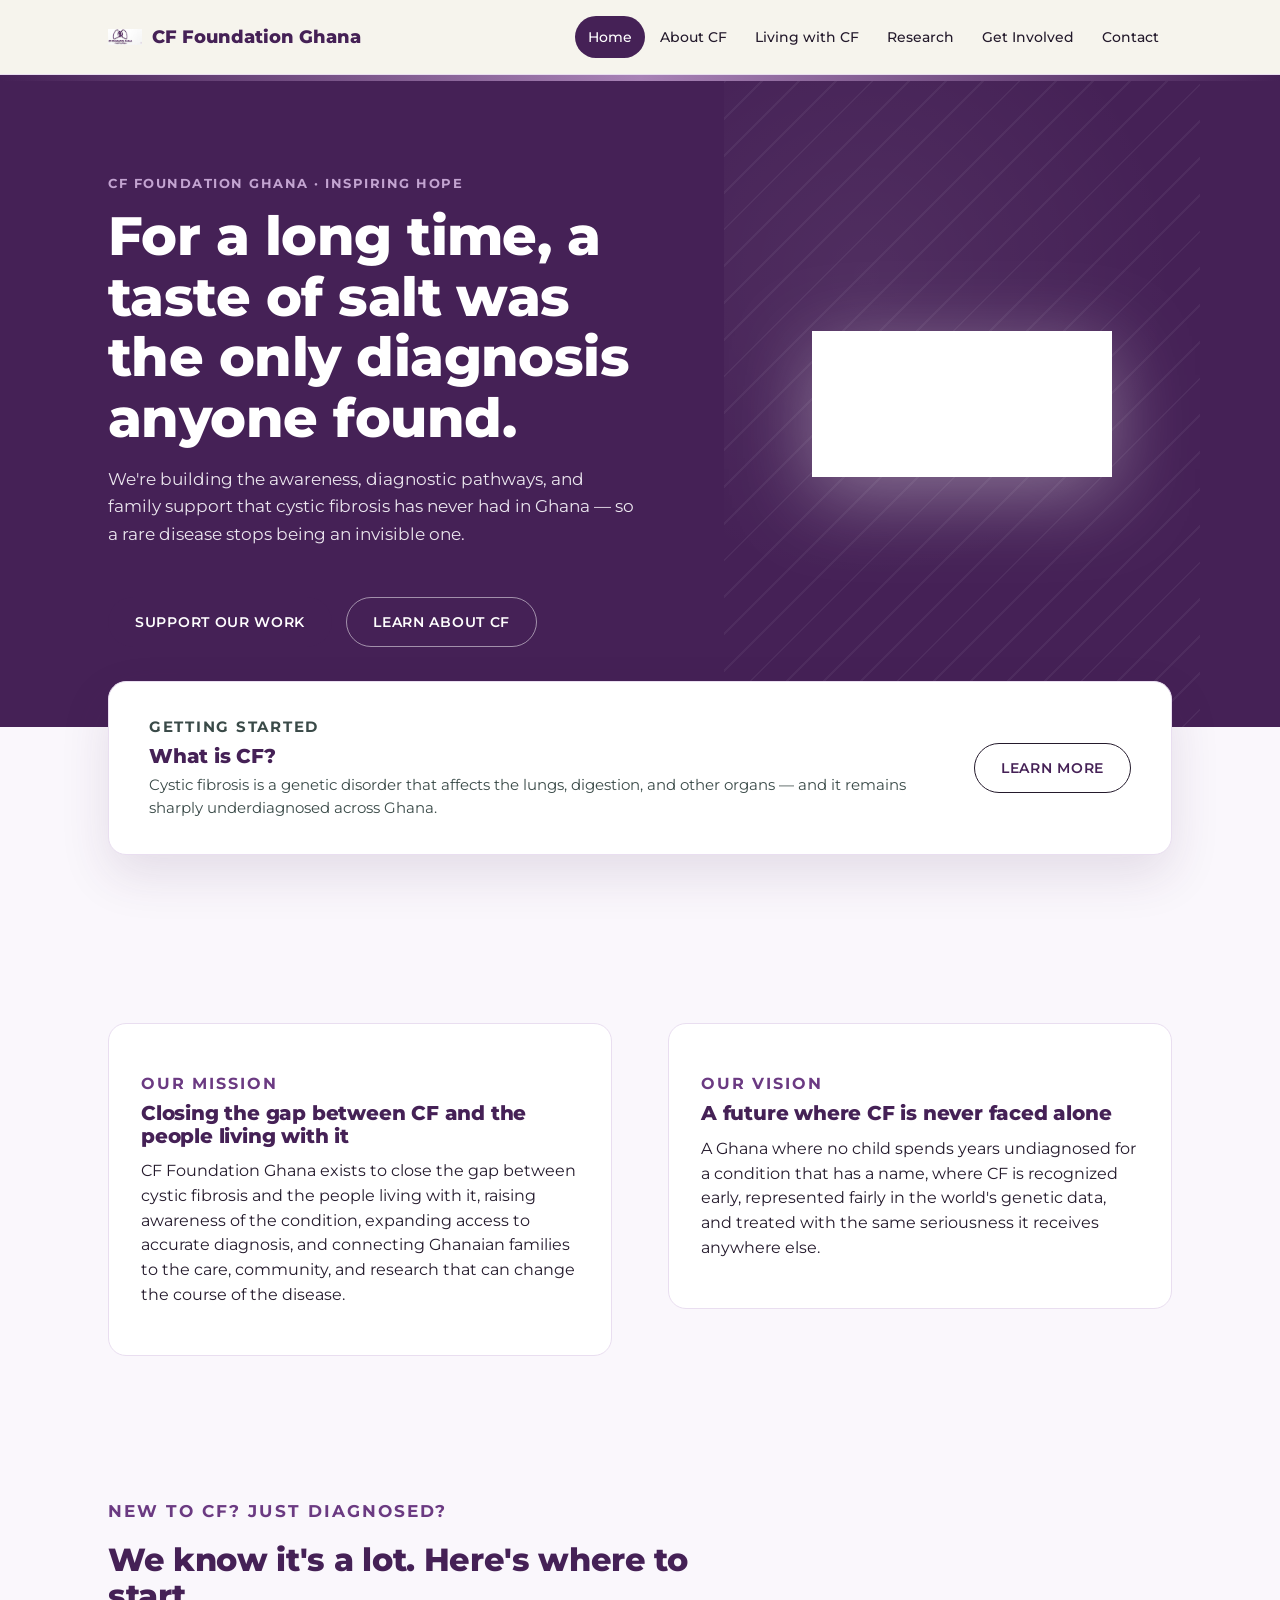
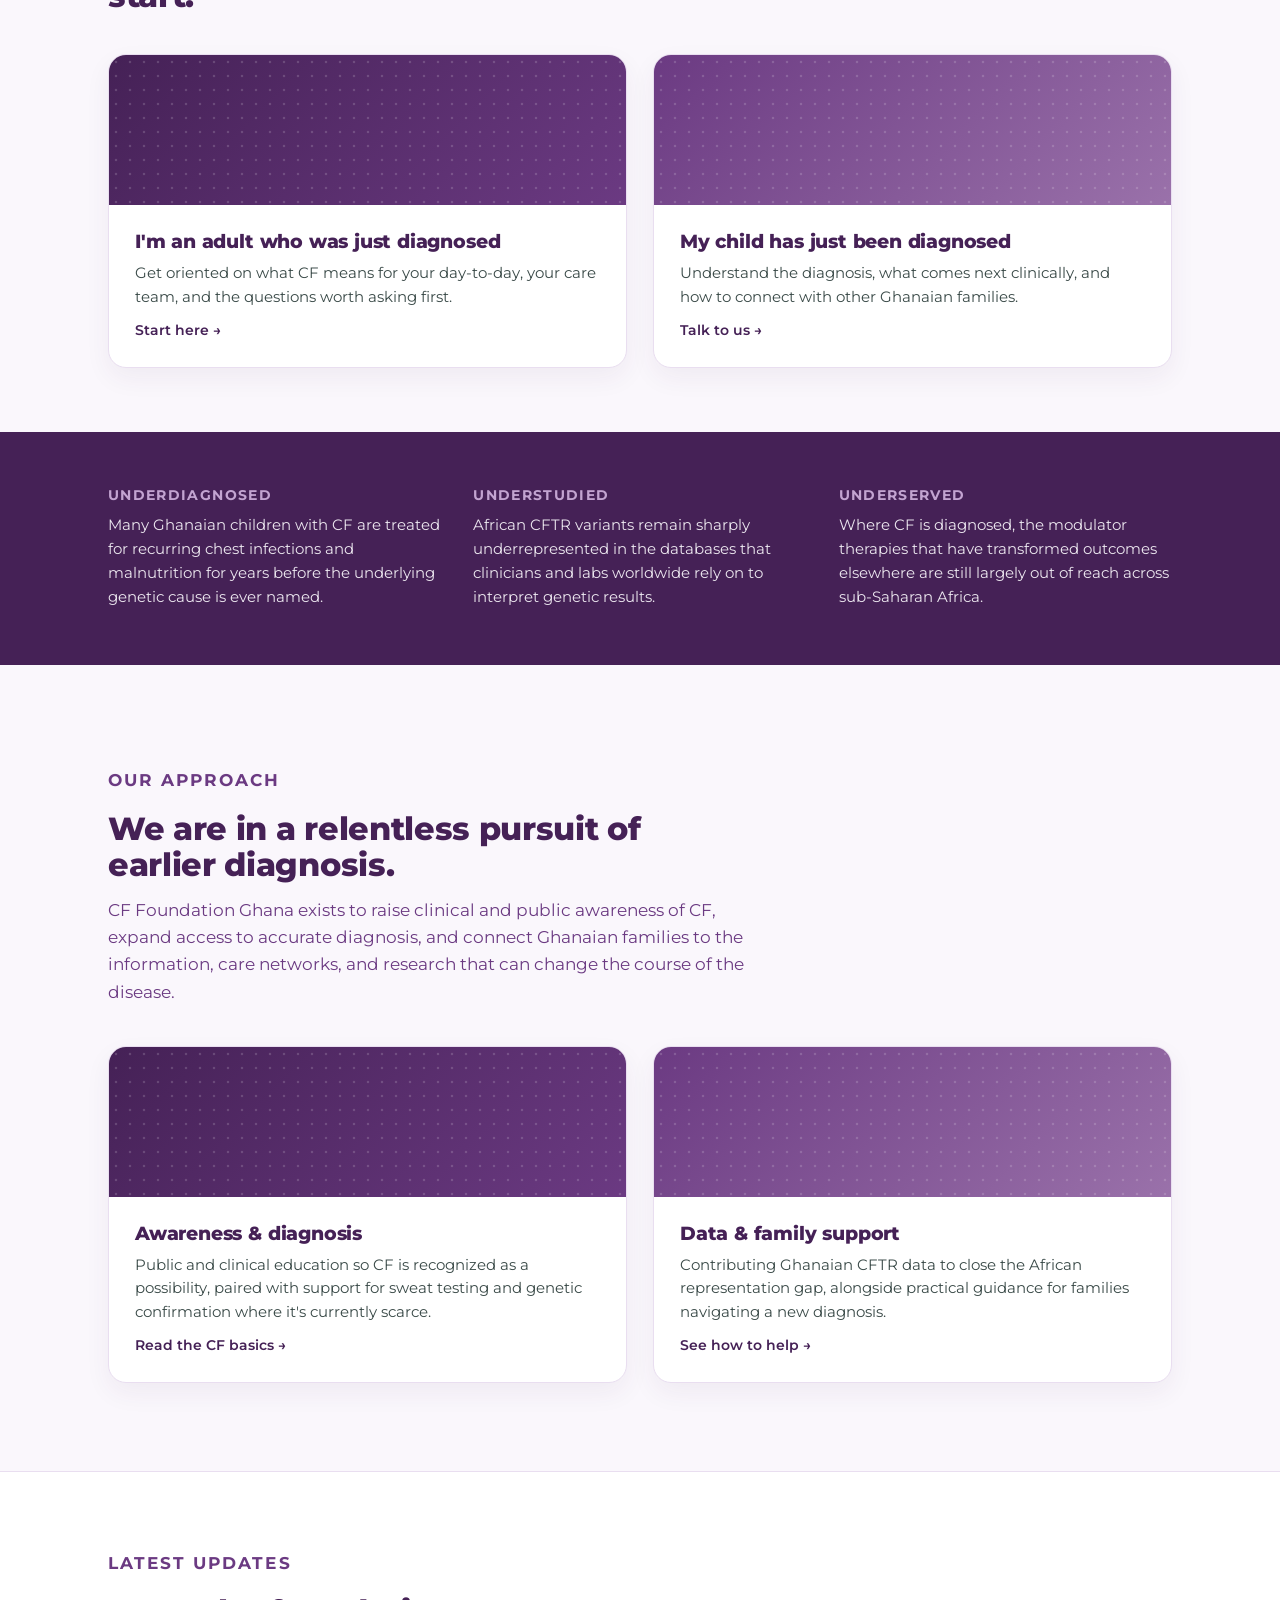
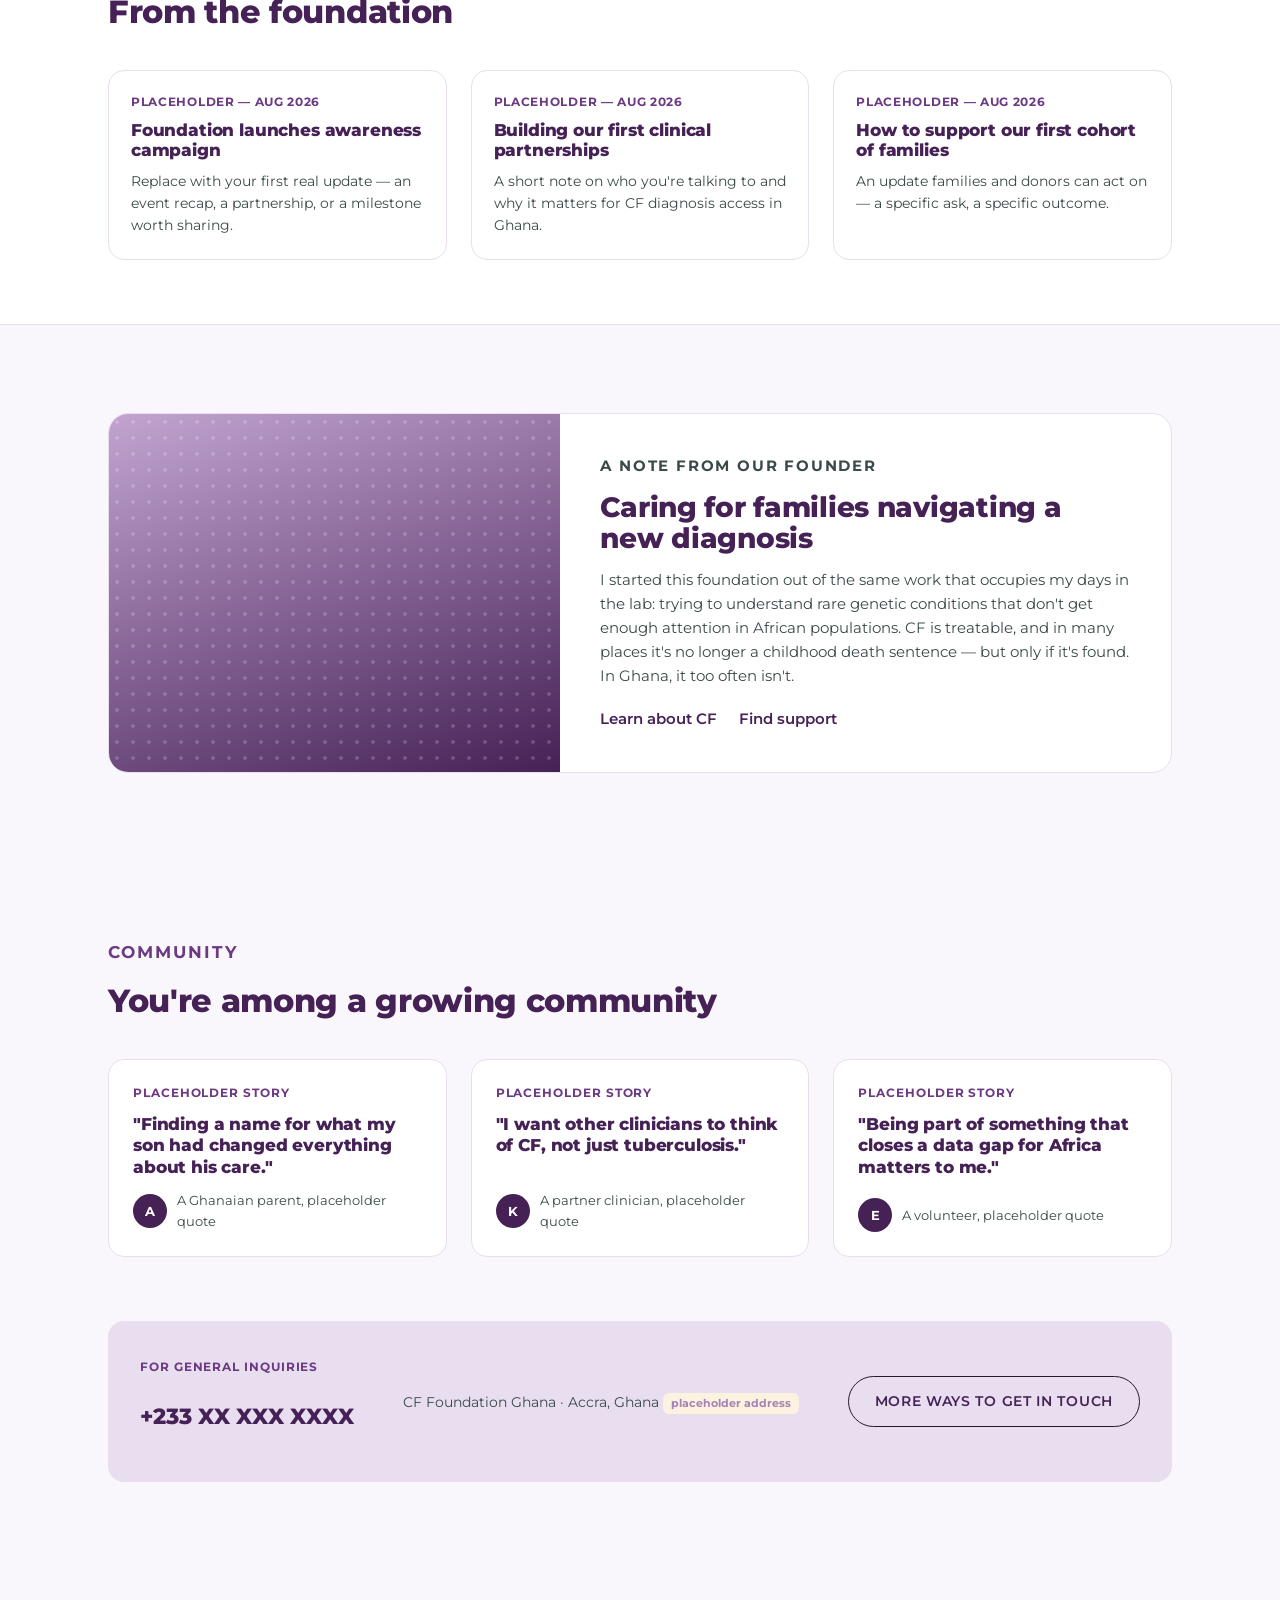
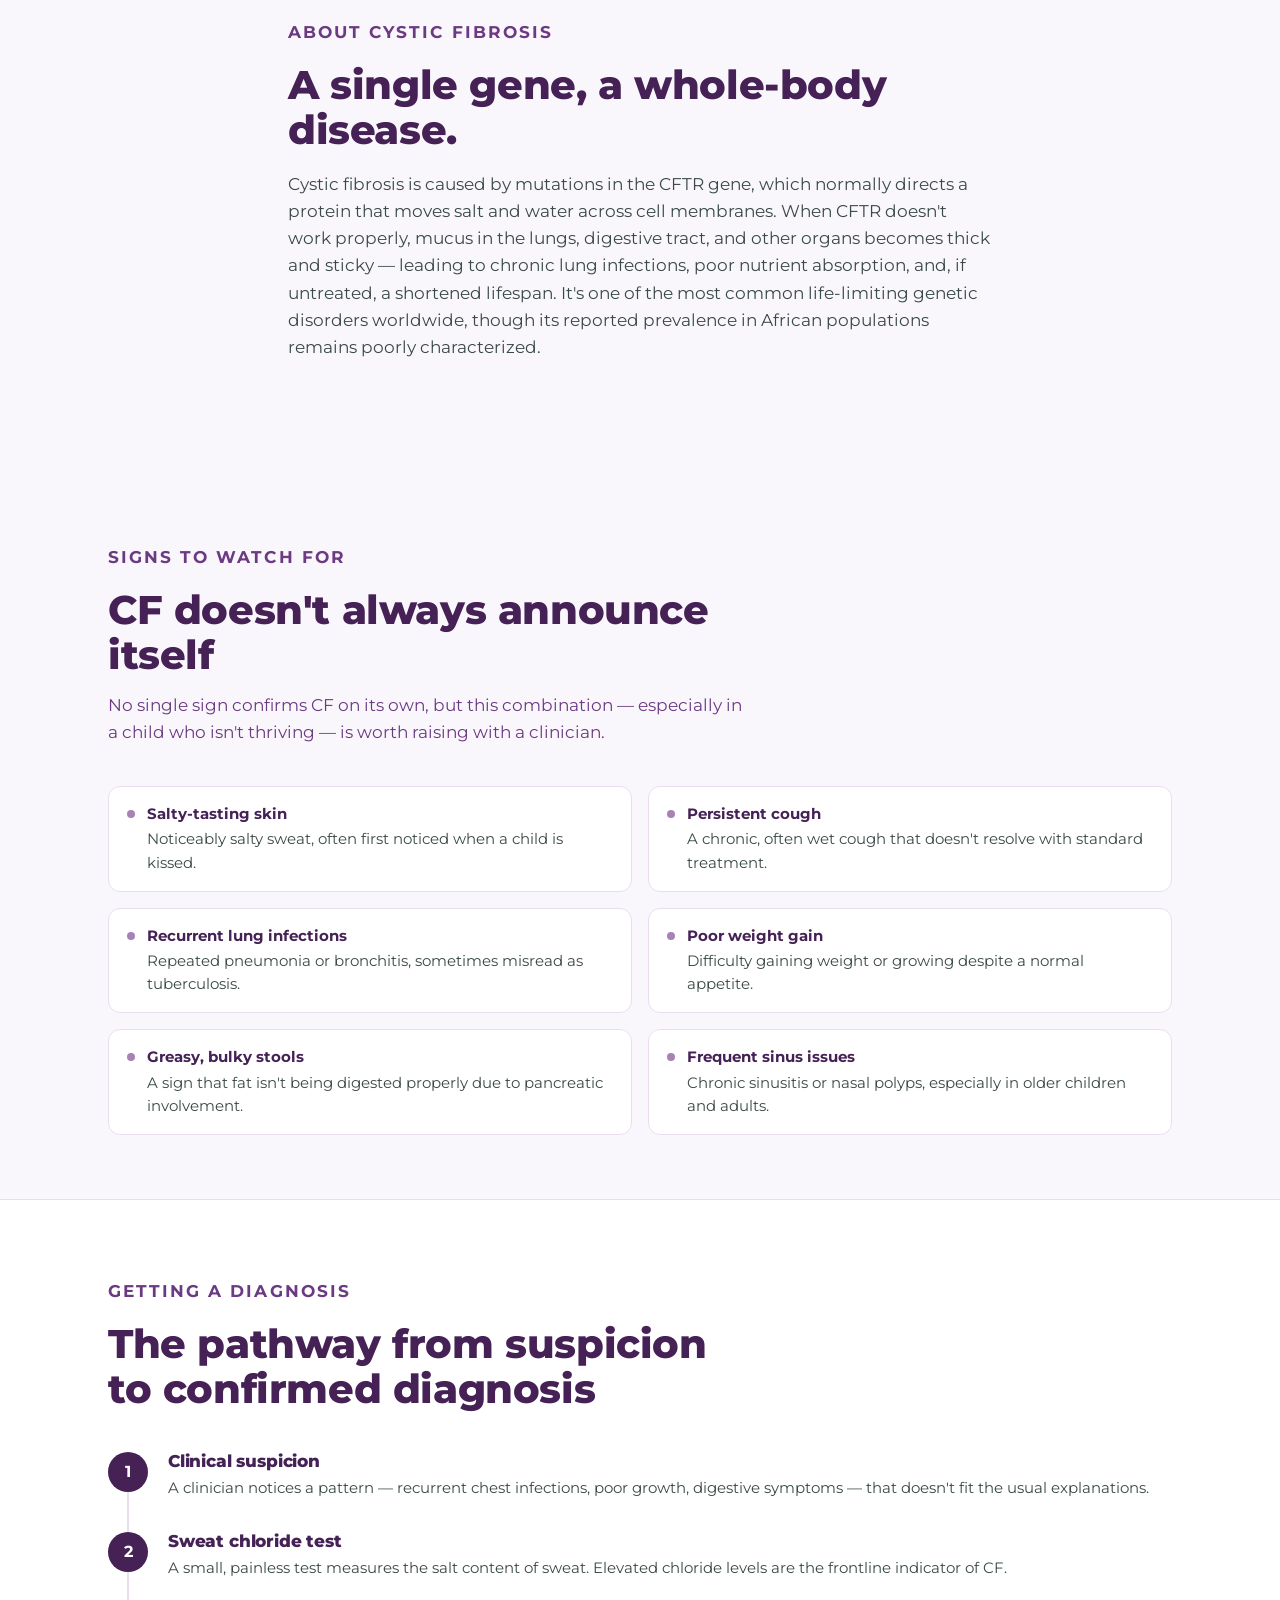
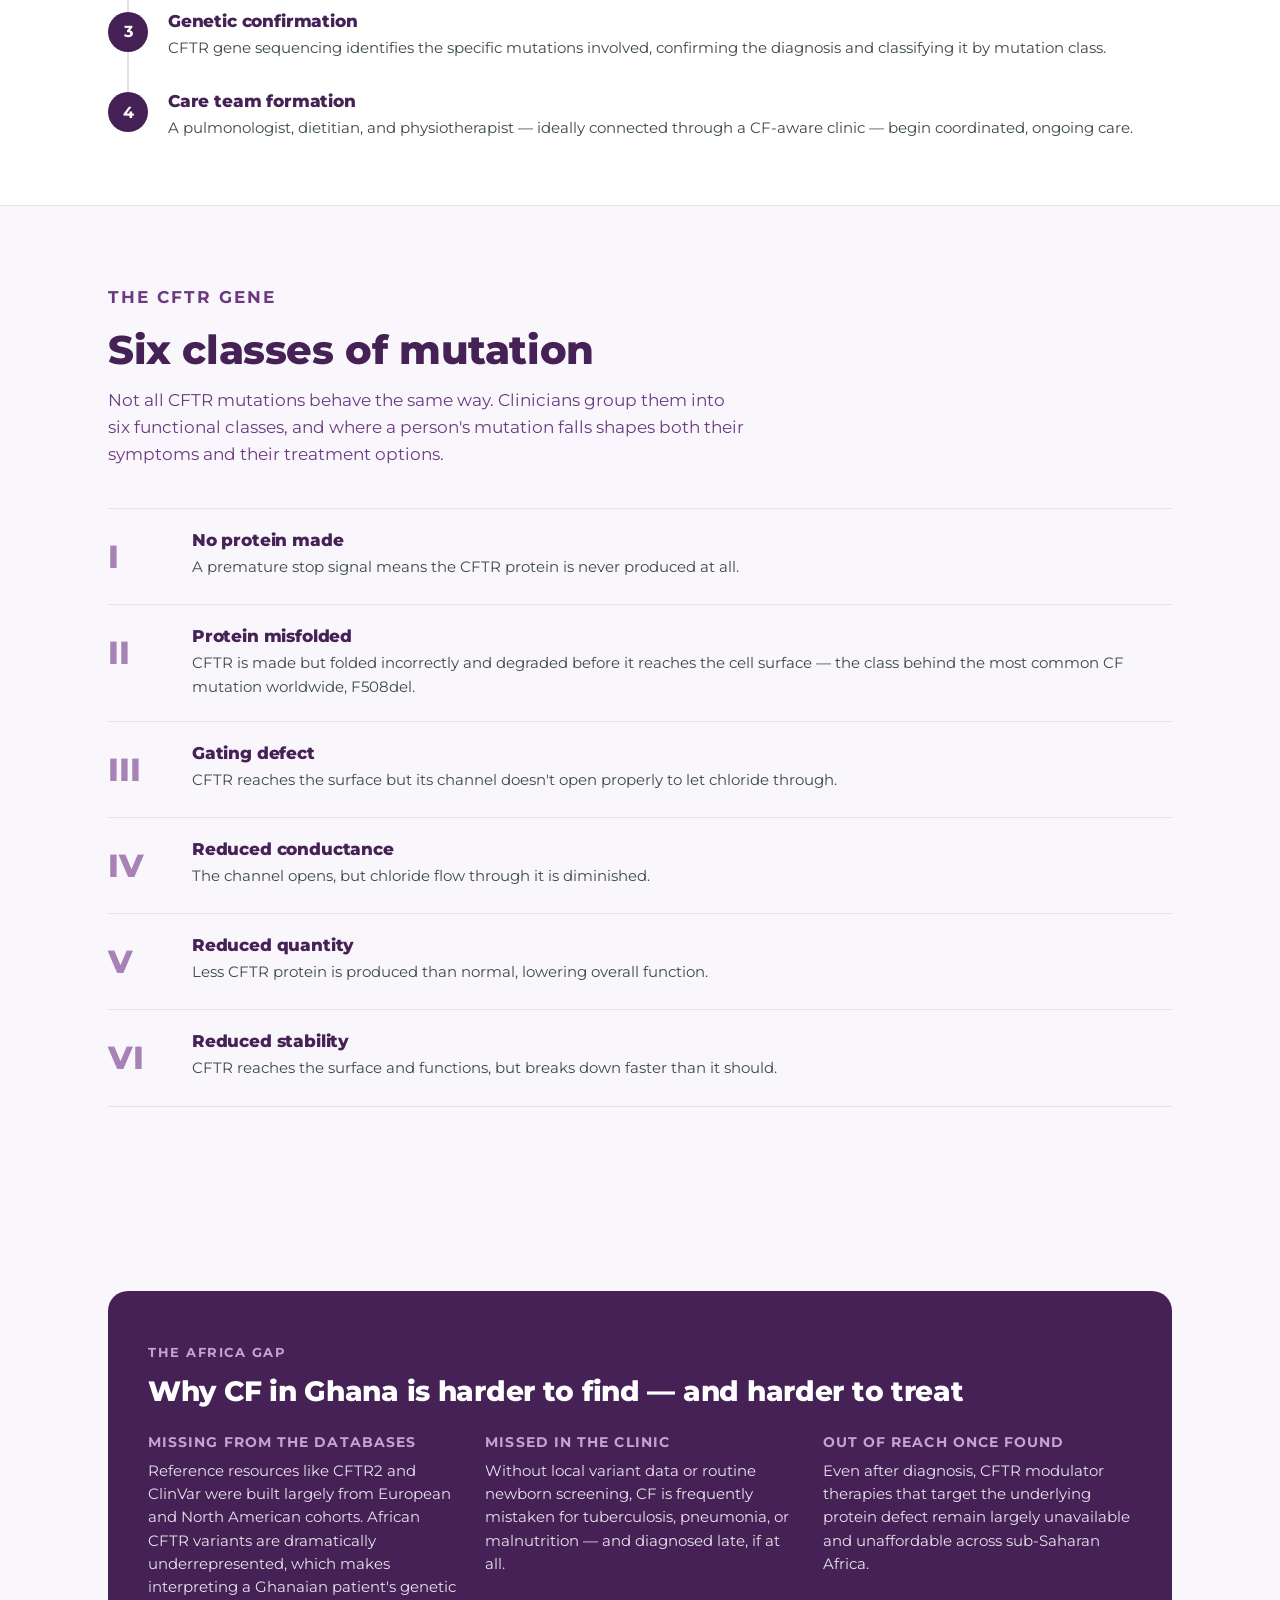
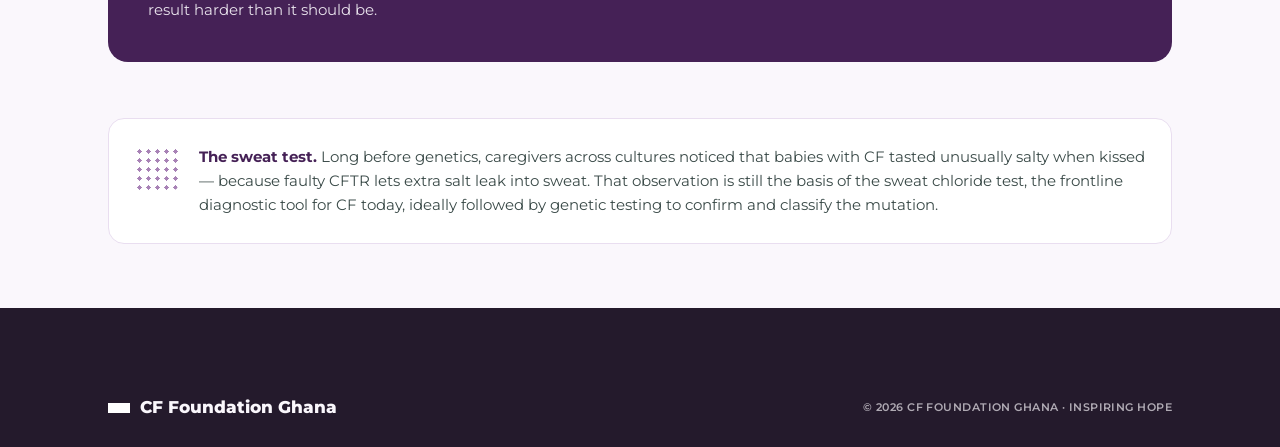
==== commit fb19999b: "Add files via upload" ====
--- a/index.html
+++ b/index.html
@@ -66,6 +66,21 @@
   </section>
 
   <section class="tight">
+    <div class="wrap grid-2">
+      <div class="founder">
+        <p class="eyebrow" style="margin-bottom:6px;">Our mission</p>
+        <h3>Closing the gap between CF and the people living with it</h3>
+        <p style="margin-top:12px;">CF Foundation Ghana exists to close the gap between cystic fibrosis and the people living with it, raising awareness of the condition, expanding access to accurate diagnosis, and connecting Ghanaian families to the care, community, and research that can change the course of the disease.</p>
+      </div>
+      <div class="founder">
+        <p class="eyebrow" style="margin-bottom:6px;">Our vision</p>
+        <h3>A future where CF is never faced alone</h3>
+        <p style="margin-top:12px;">A Ghana where no child spends years undiagnosed for a condition that has a name, where CF is recognized early, represented fairly in the world's genetic data, and treated with the same seriousness it receives anywhere else.</p>
+      </div>
+    </div>
+  </section>
+
+  <section class="tight">
     <div class="wrap">
       <div class="section-head">
         <p class="eyebrow">New to CF? Just diagnosed?</p>
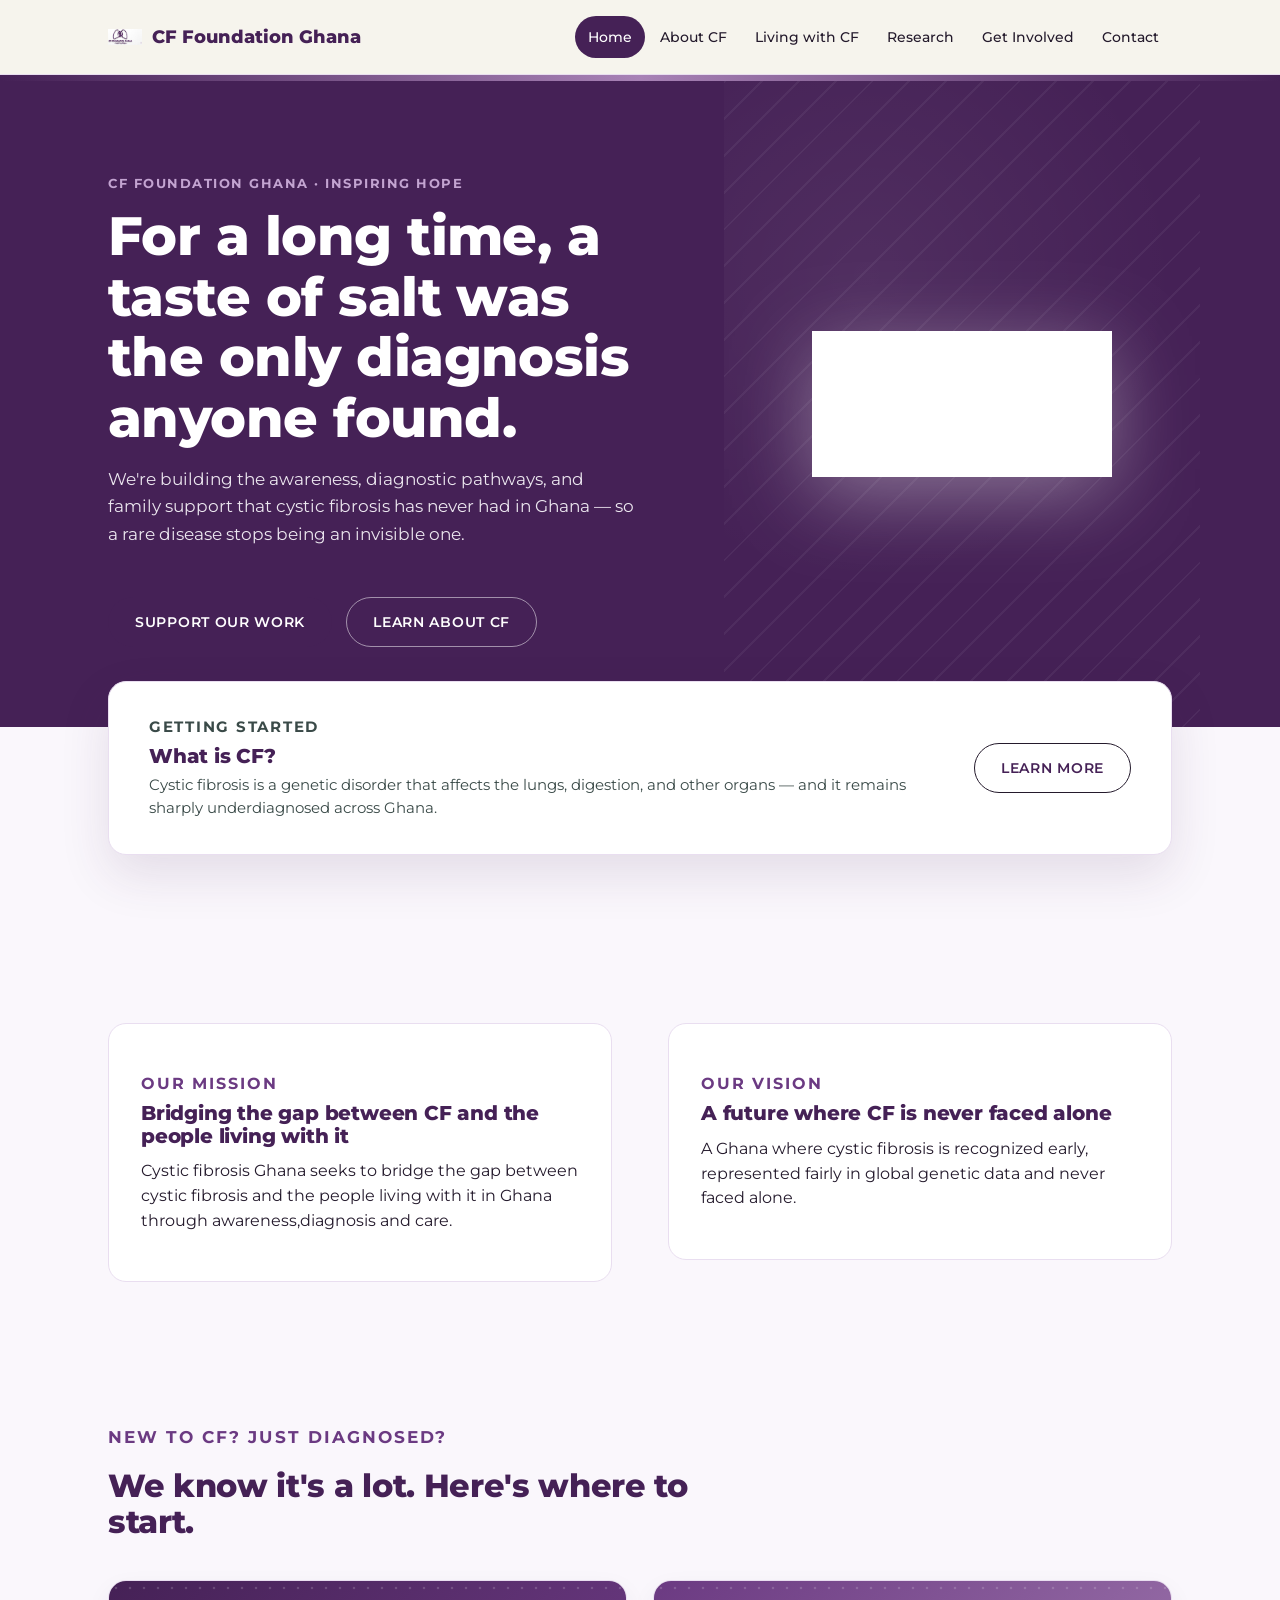
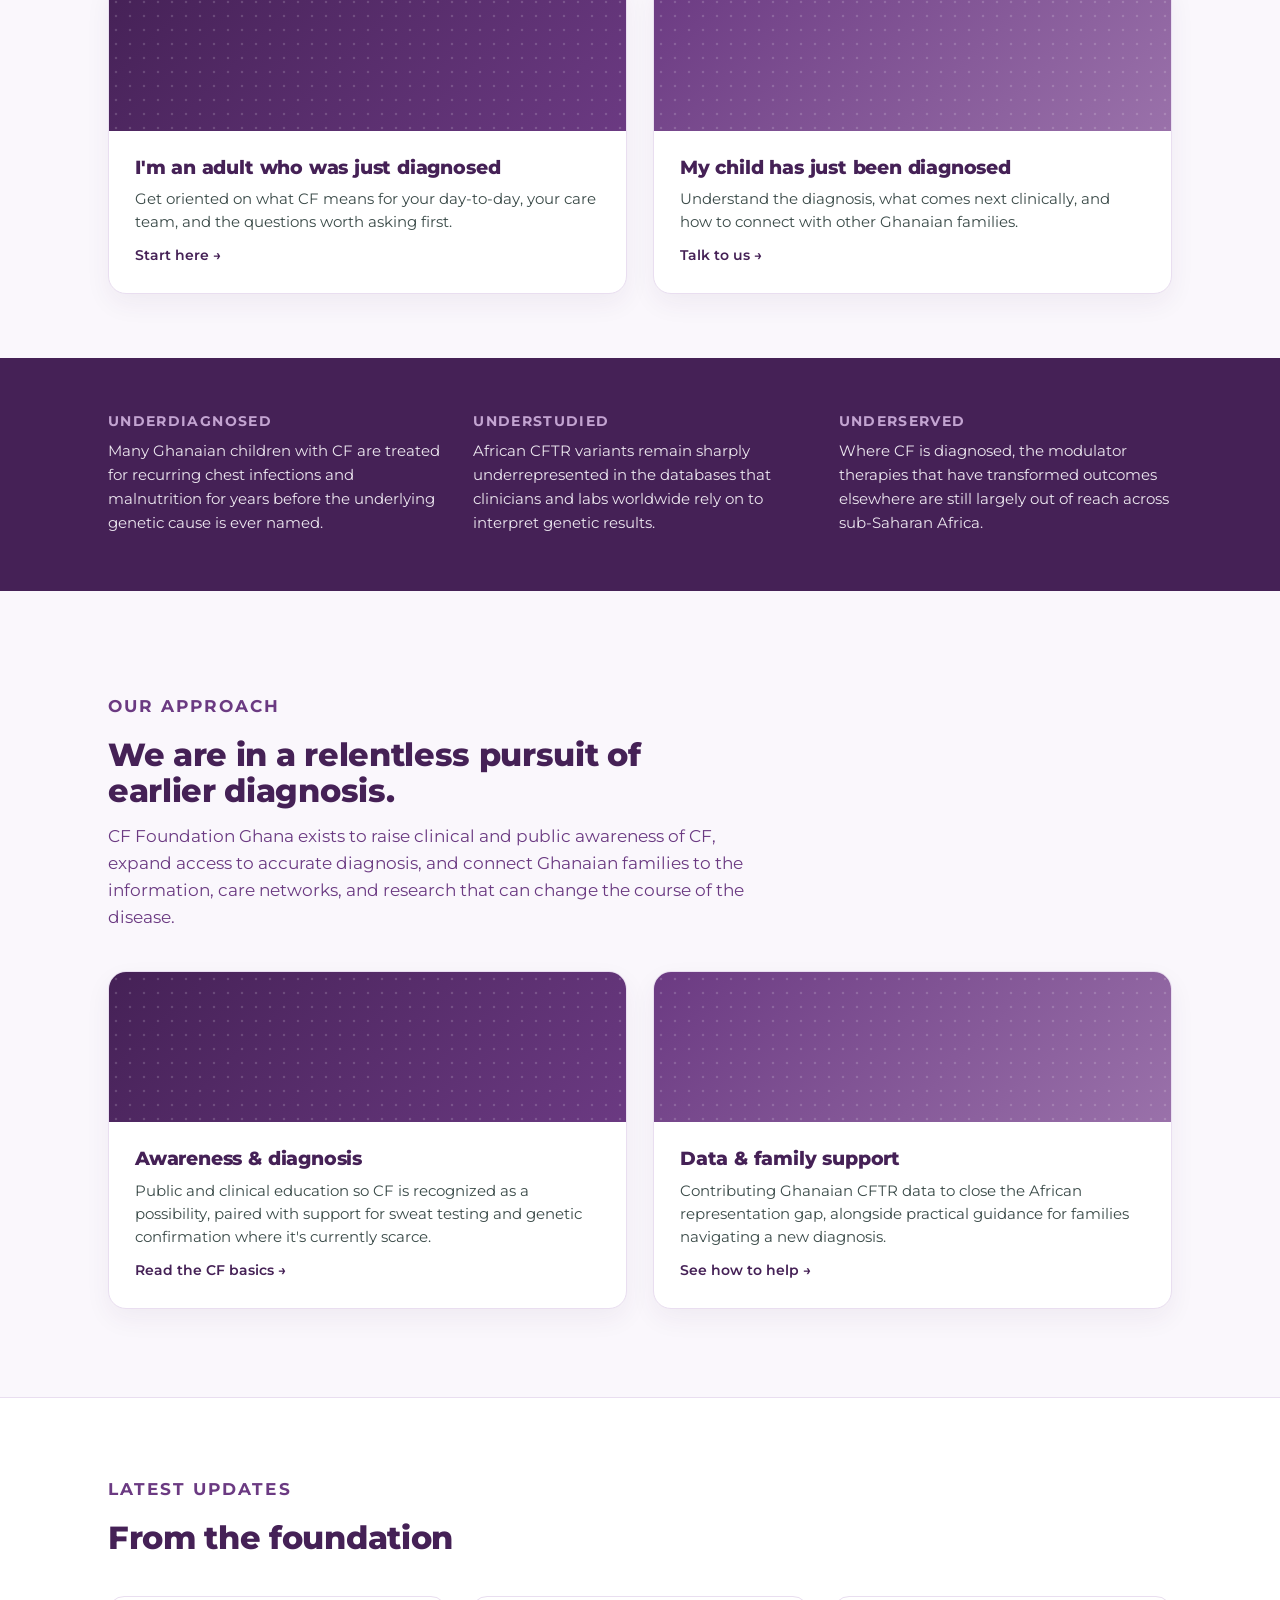
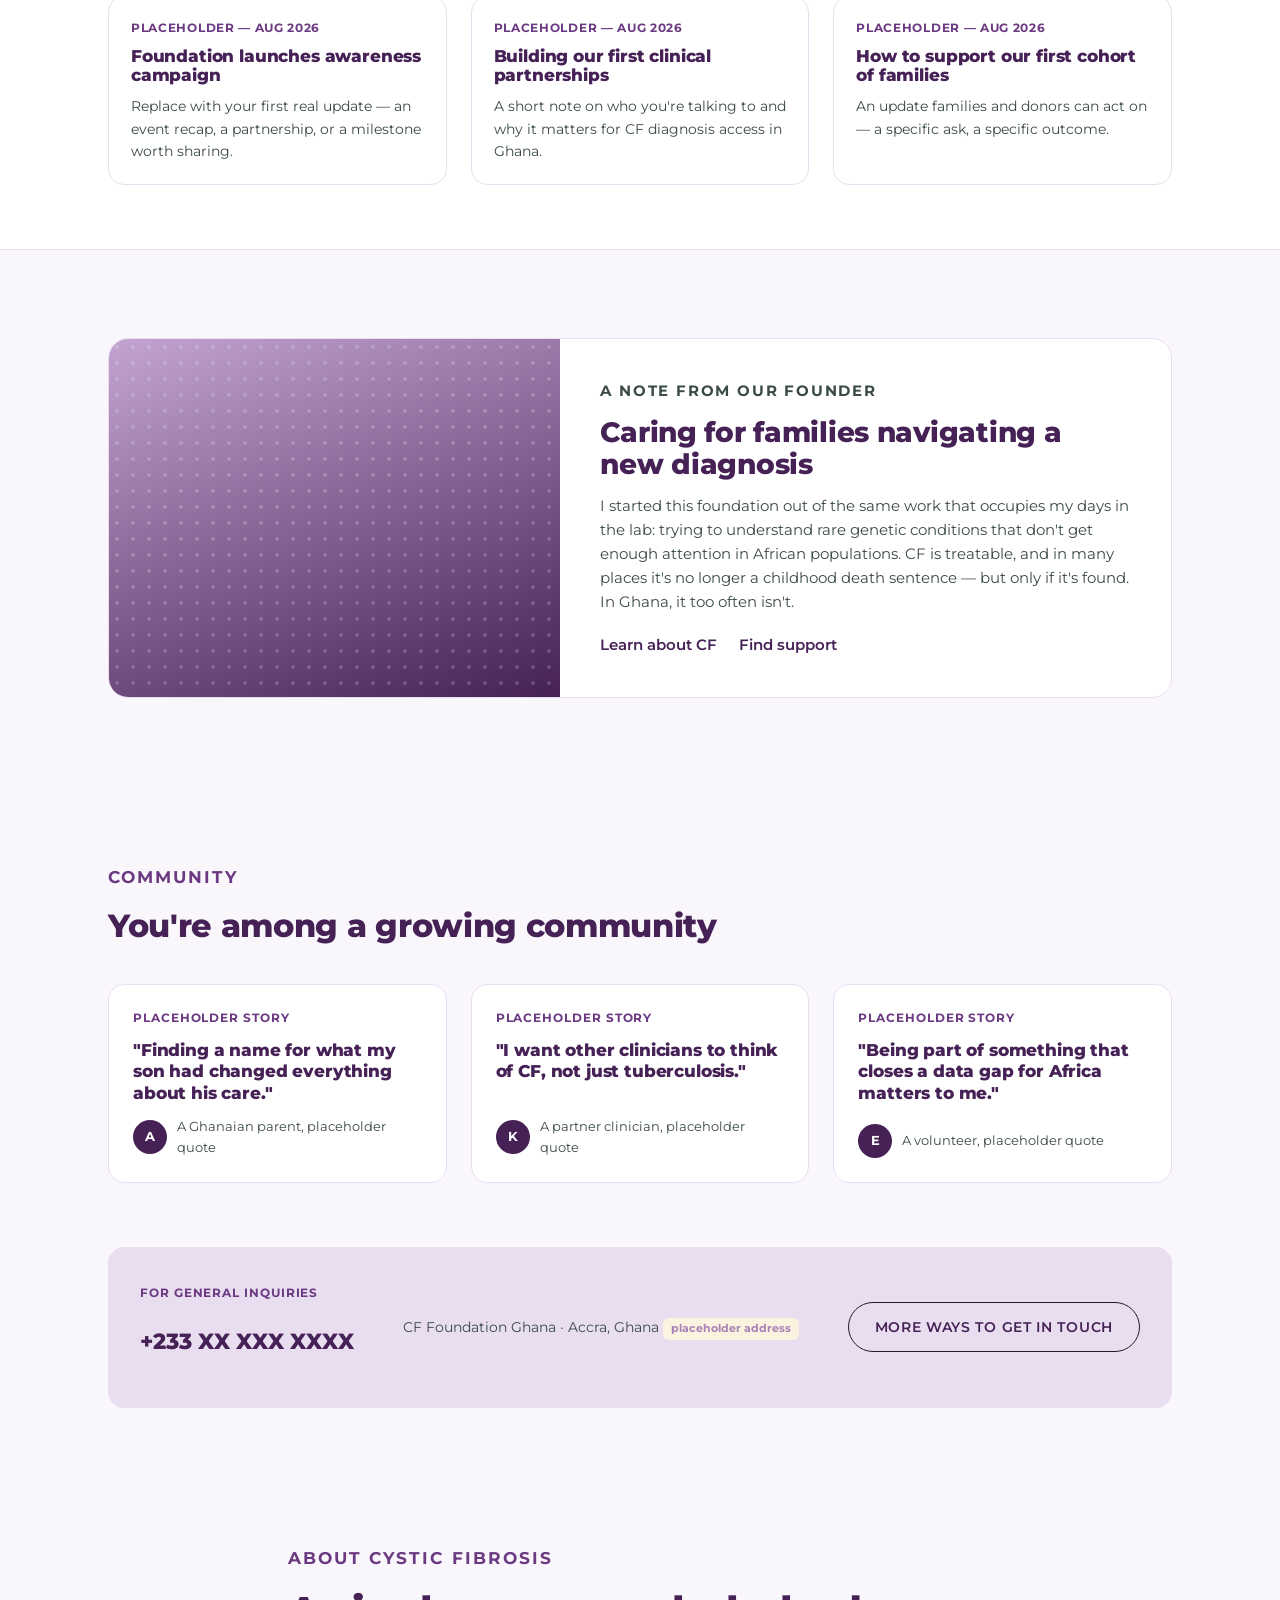
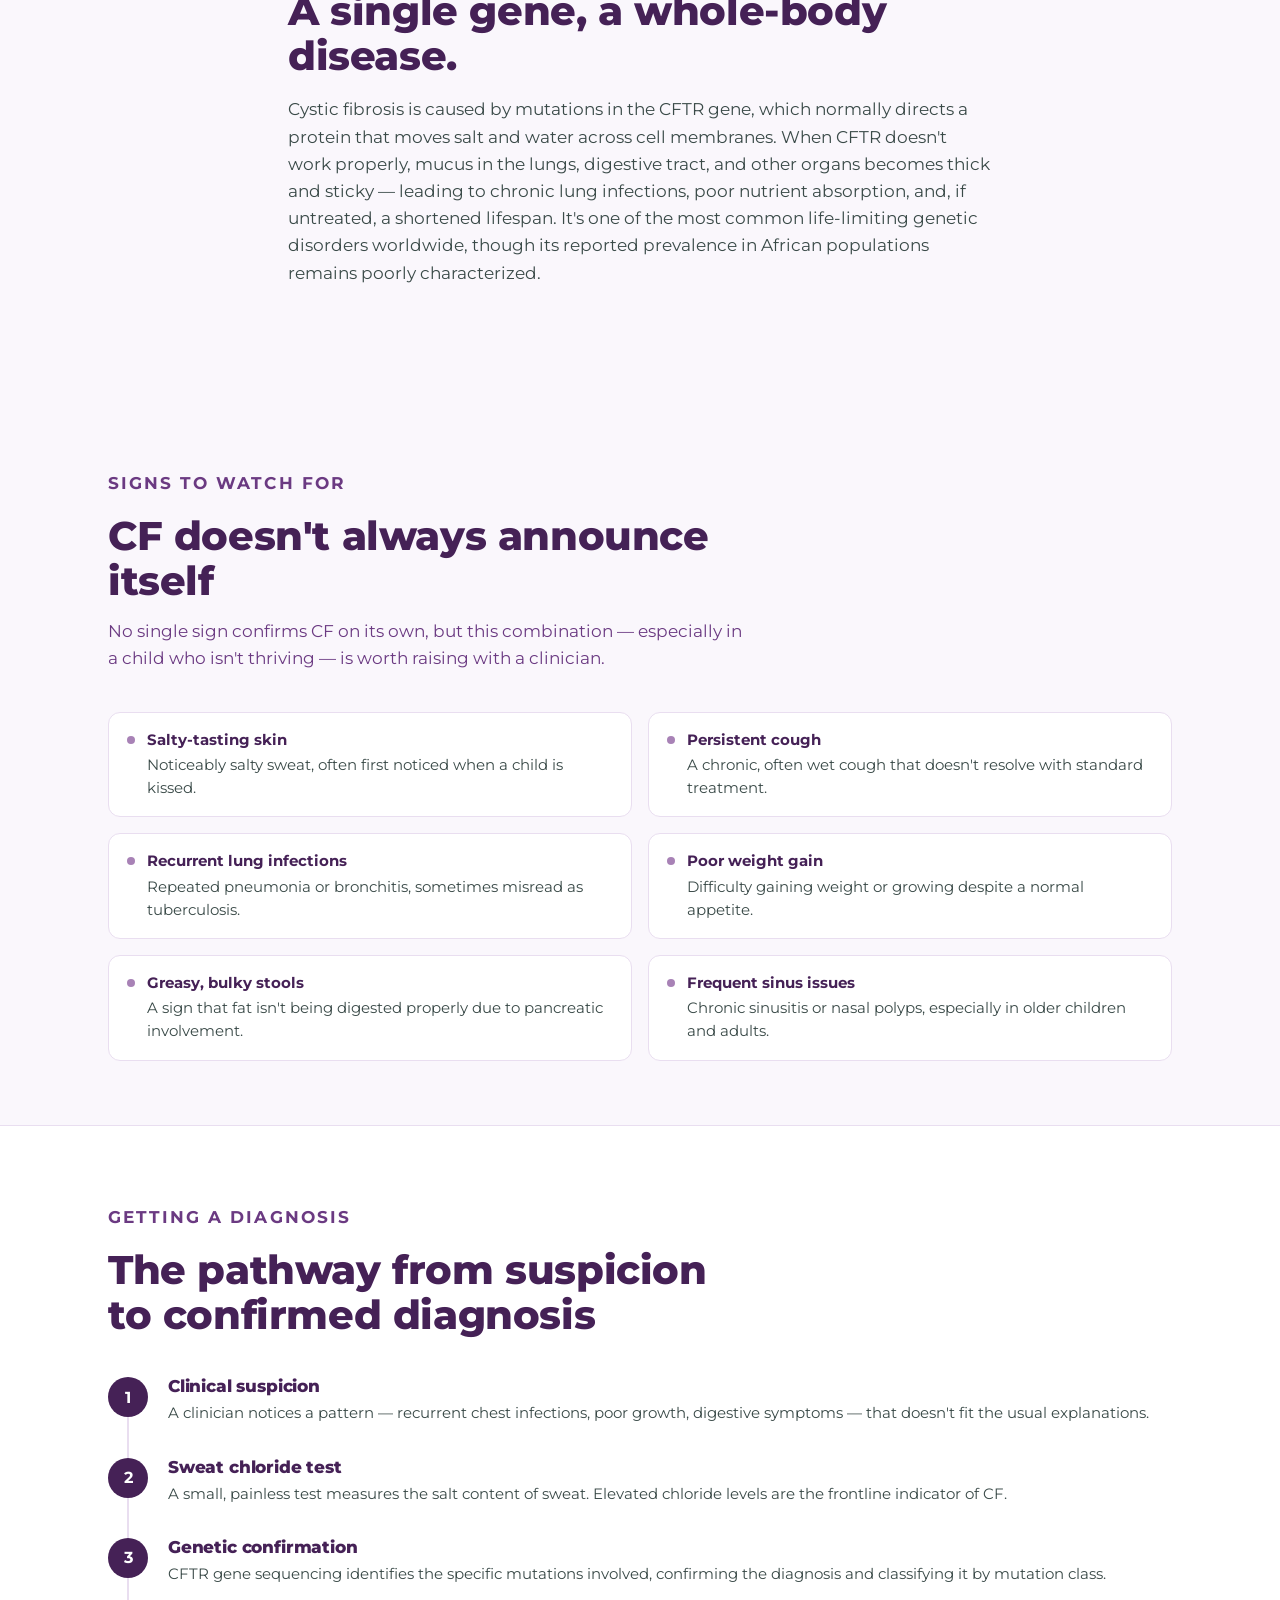
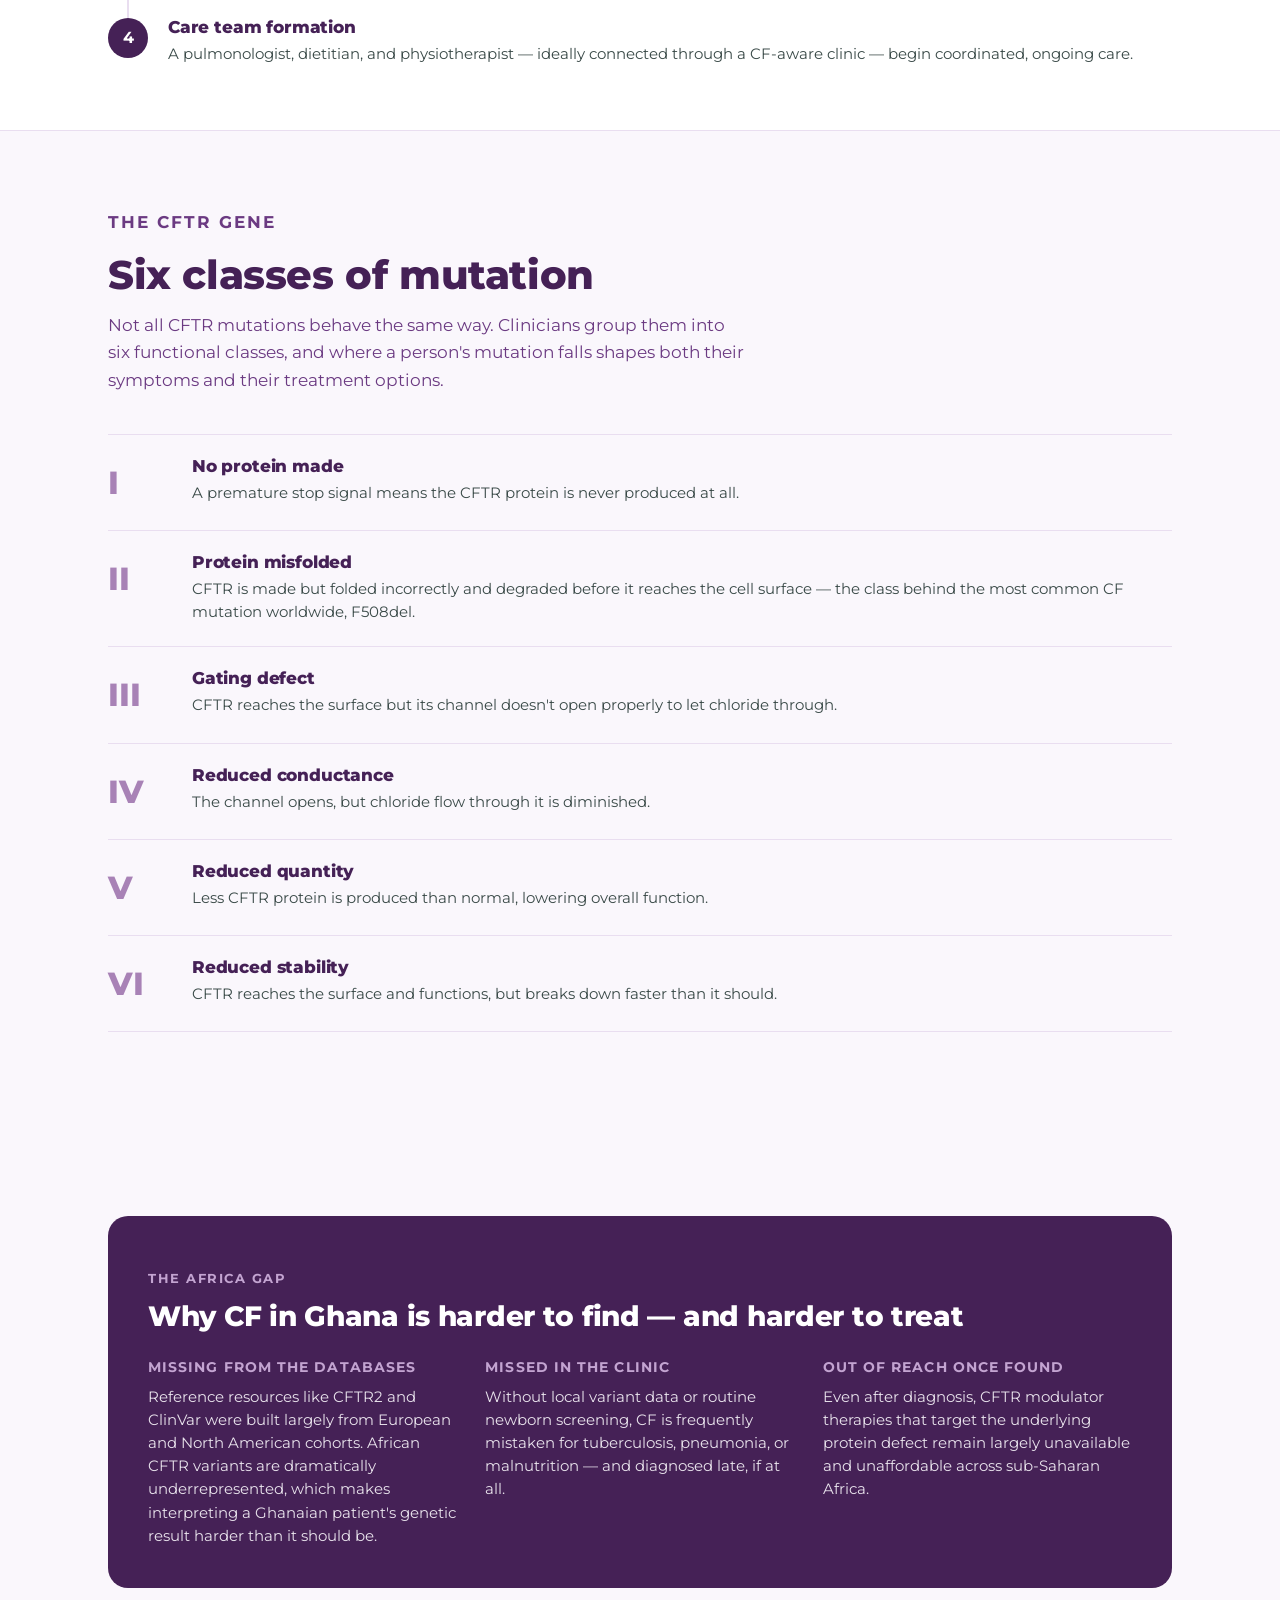
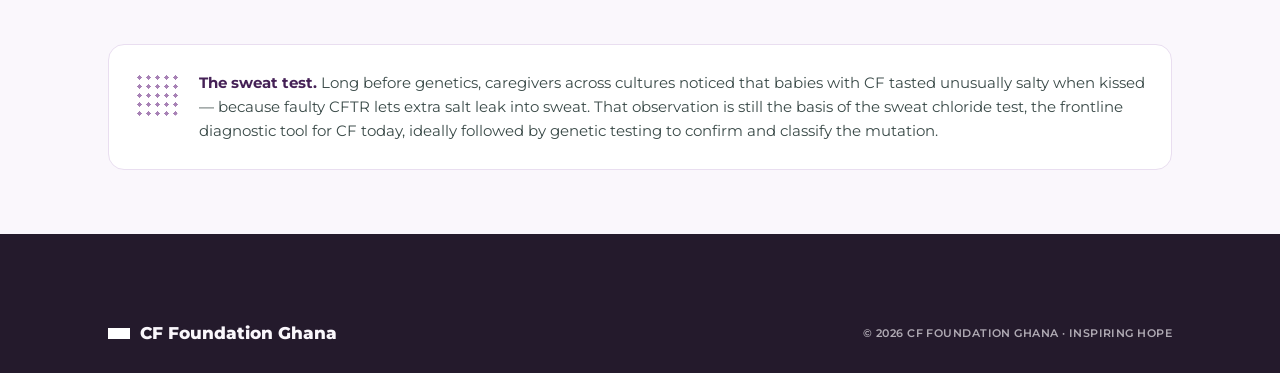
==== commit 83f4183c: "Update index.html" ====
--- a/index.html
+++ b/index.html
@@ -69,13 +69,13 @@
     <div class="wrap grid-2">
       <div class="founder">
         <p class="eyebrow" style="margin-bottom:6px;">Our mission</p>
-        <h3>Closing the gap between CF and the people living with it</h3>
-        <p style="margin-top:12px;">CF Foundation Ghana exists to close the gap between cystic fibrosis and the people living with it, raising awareness of the condition, expanding access to accurate diagnosis, and connecting Ghanaian families to the care, community, and research that can change the course of the disease.</p>
+        <h3>Bridging the gap between CF and the people living with it</h3>
+        <p style="margin-top:12px;">Cystic fibrosis Ghana seeks to bridge the gap between cystic fibrosis and the people living with it in Ghana through awareness,diagnosis and care.</p>
       </div>
       <div class="founder">
         <p class="eyebrow" style="margin-bottom:6px;">Our vision</p>
         <h3>A future where CF is never faced alone</h3>
-        <p style="margin-top:12px;">A Ghana where no child spends years undiagnosed for a condition that has a name, where CF is recognized early, represented fairly in the world's genetic data, and treated with the same seriousness it receives anywhere else.</p>
+        <p style="margin-top:12px;">A Ghana where cystic fibrosis is recognized early, represented fairly in global genetic data and never faced alone.</p>
       </div>
     </div>
   </section>
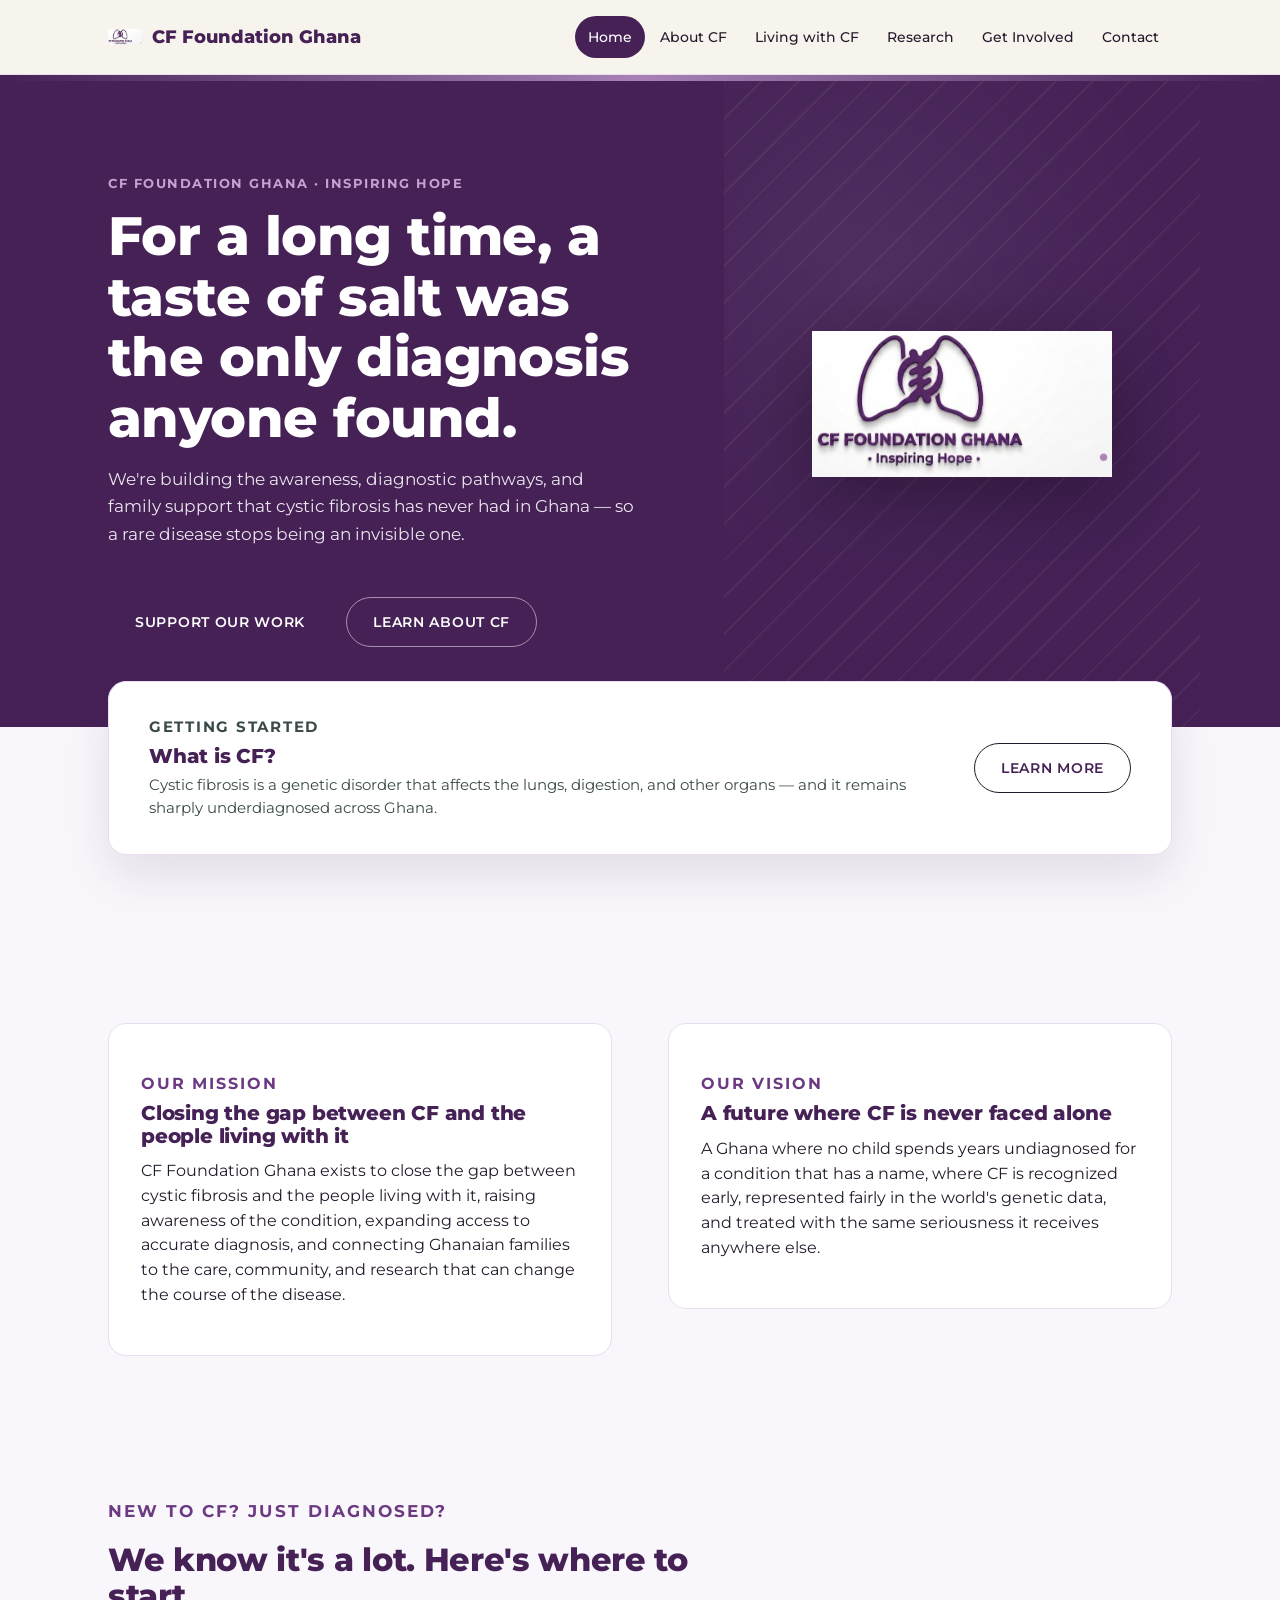
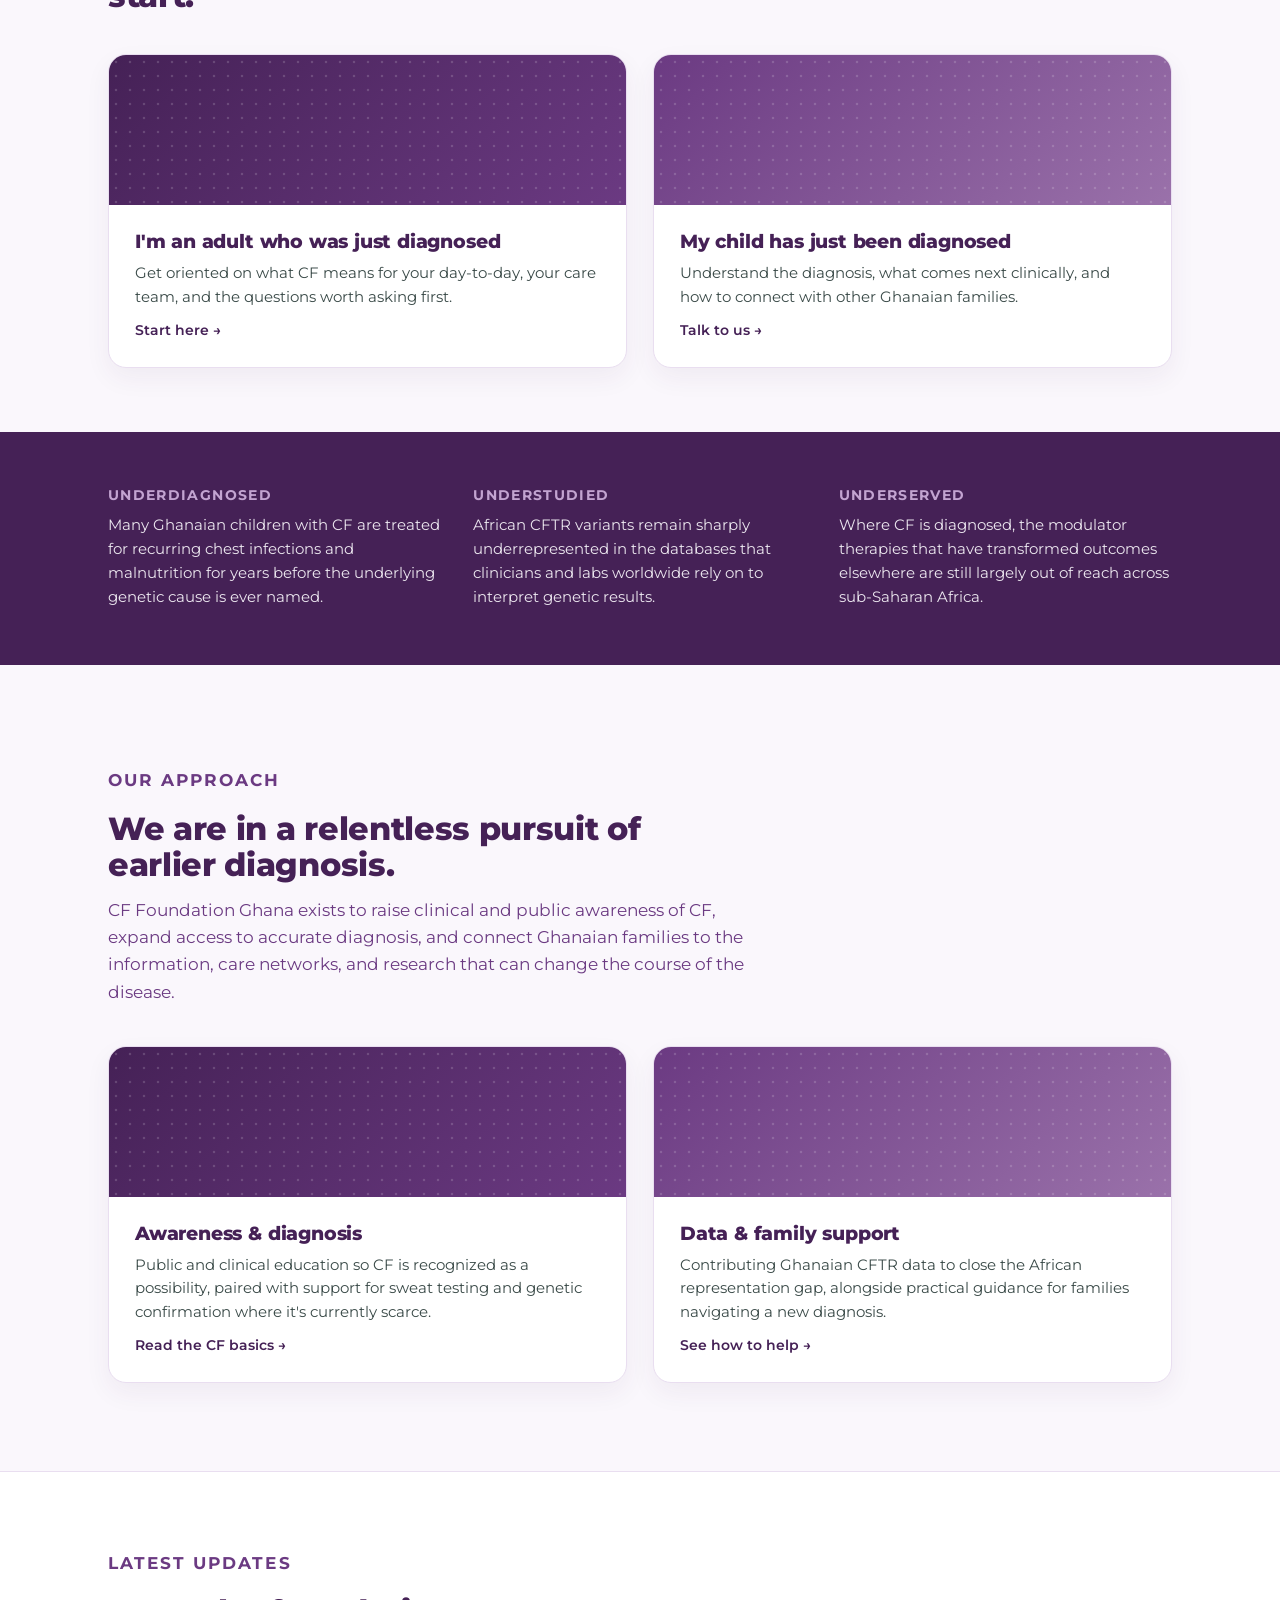
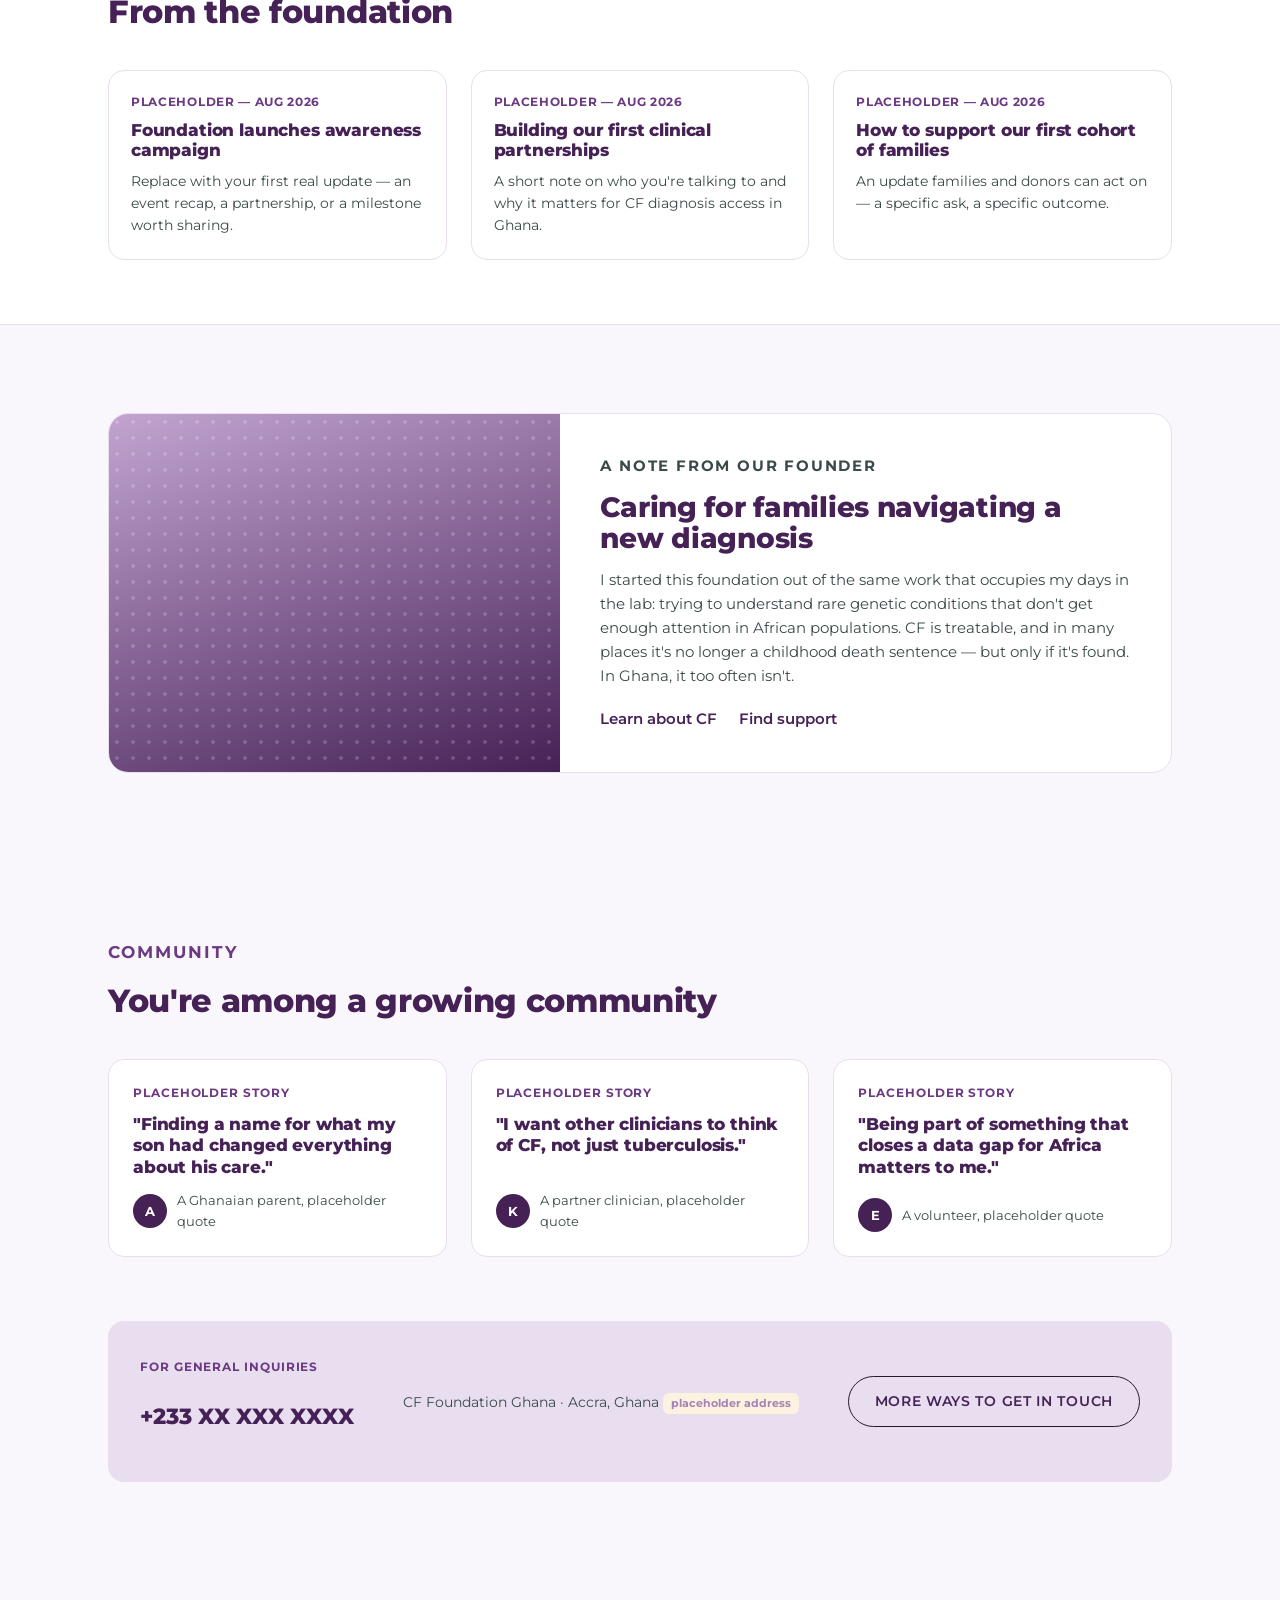
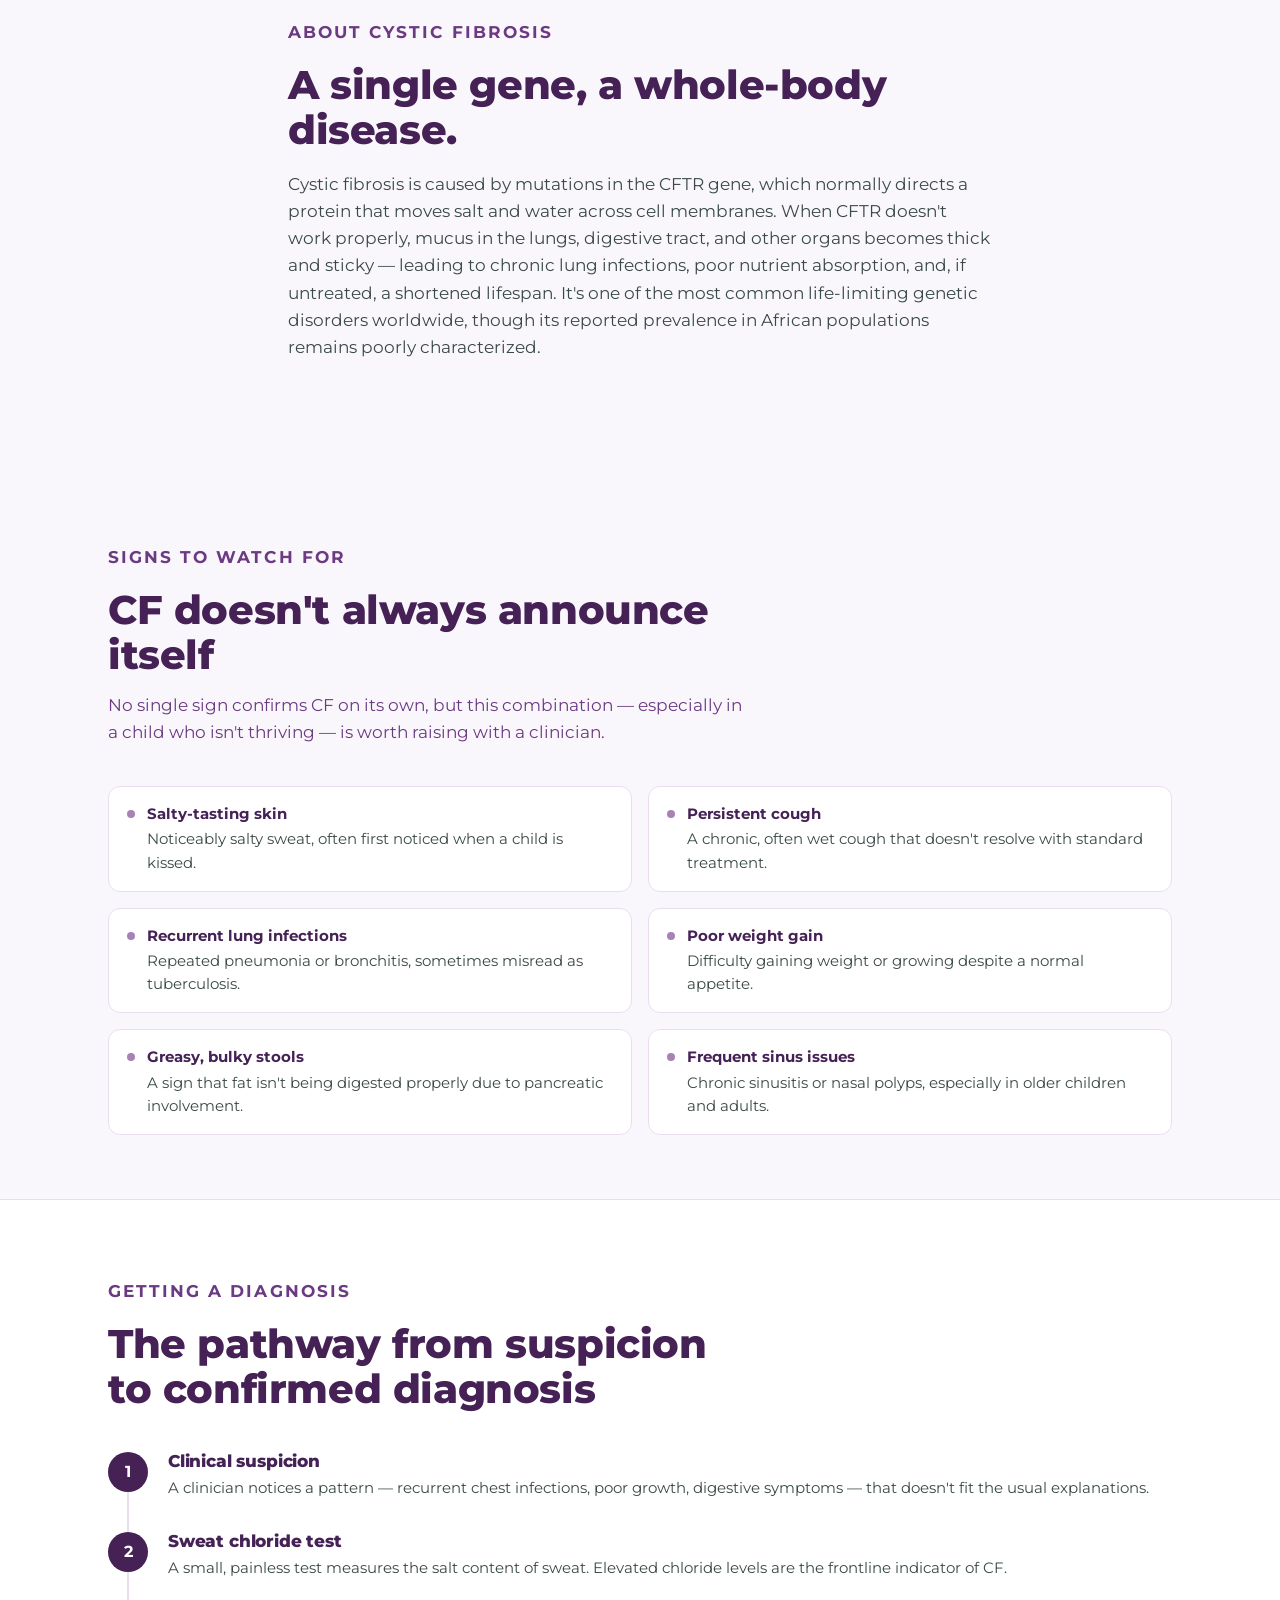
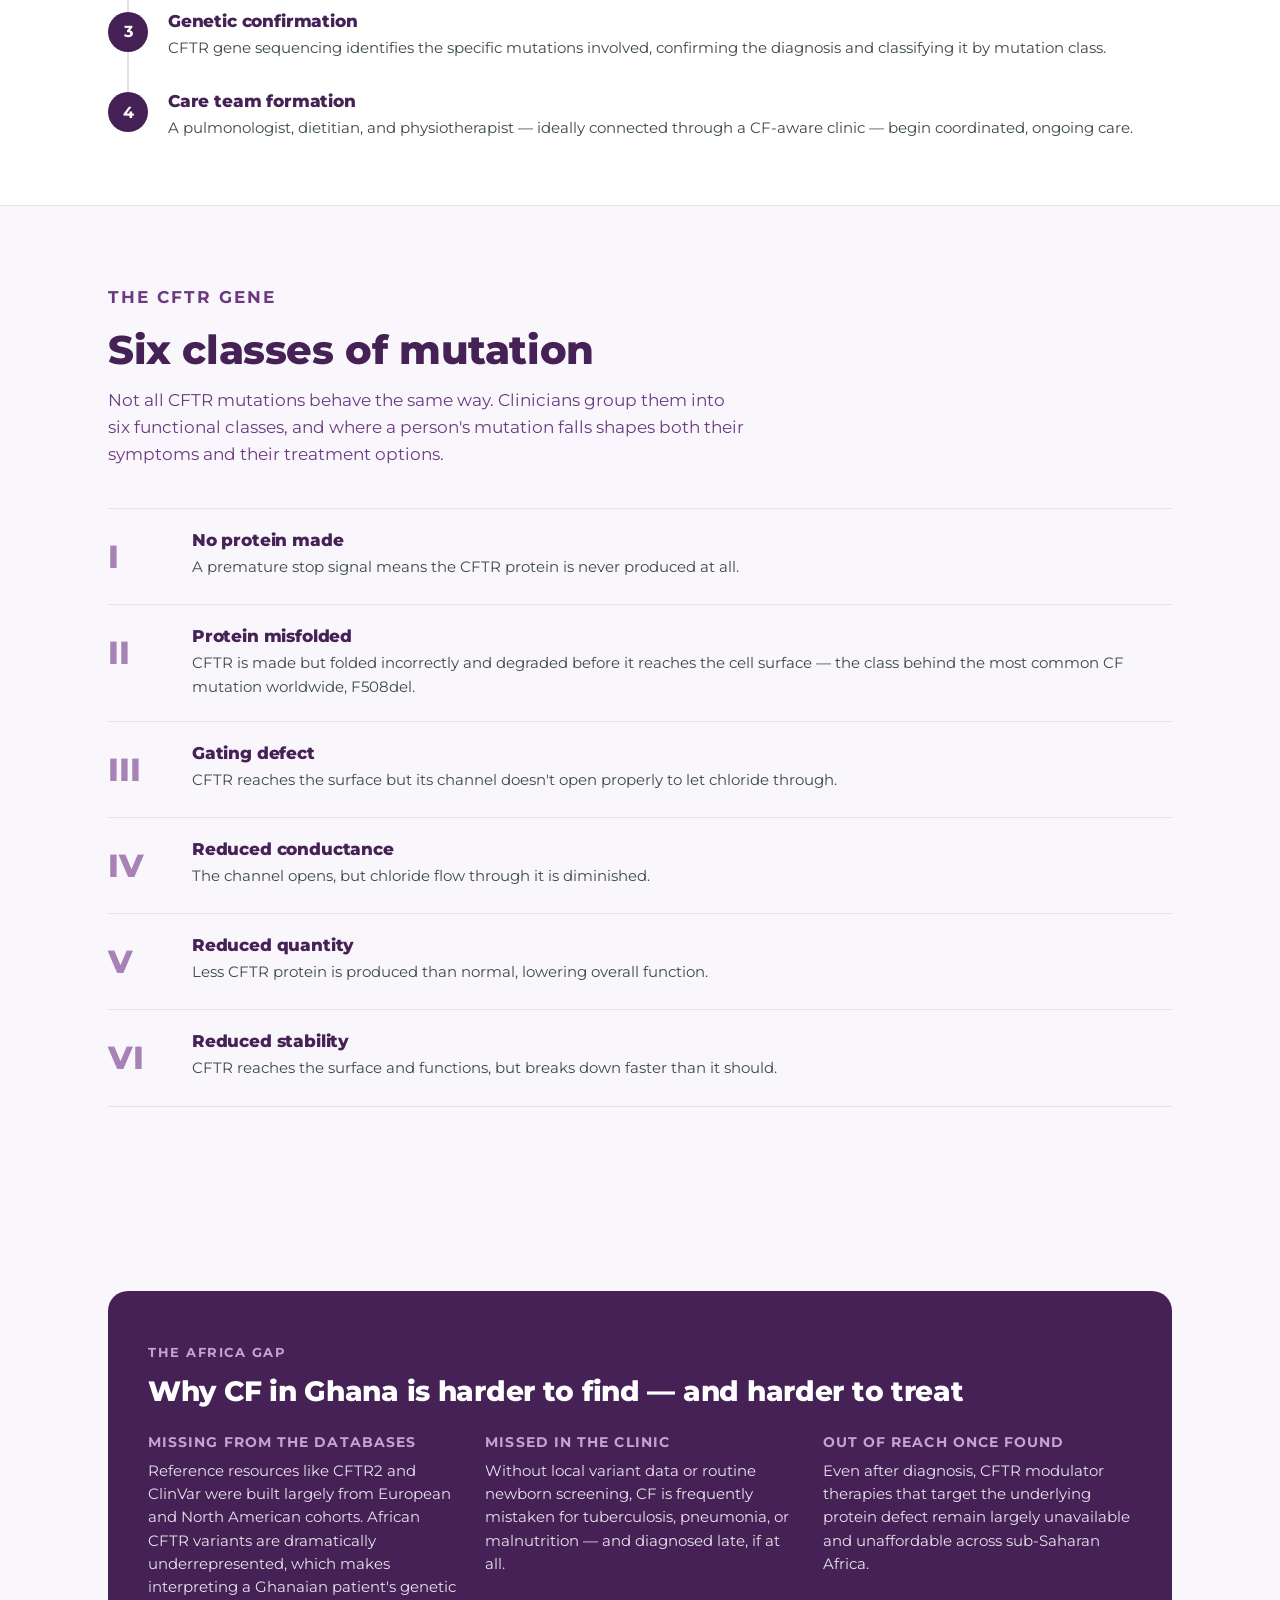
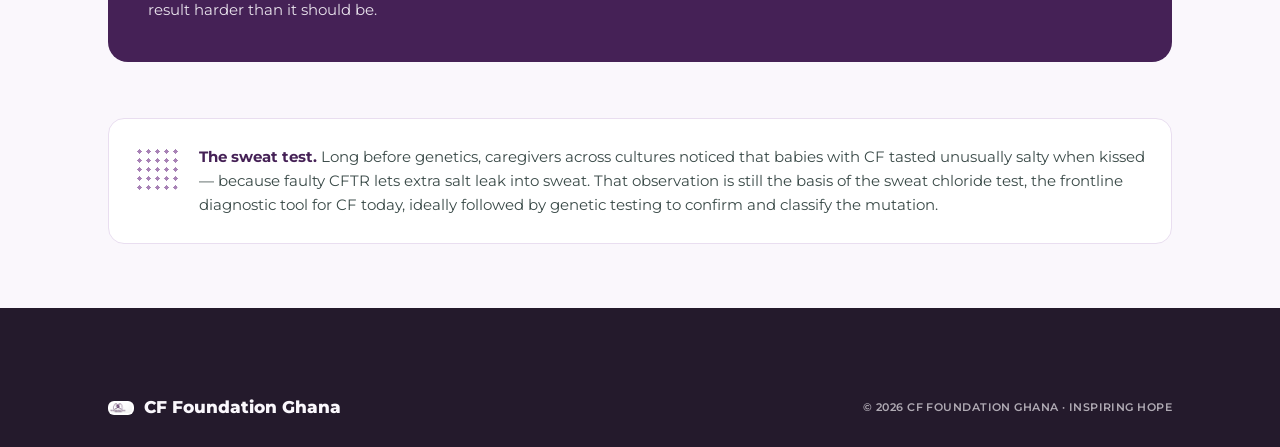
==== commit f2714762: "Add files via upload" ====
--- a/index.html
+++ b/index.html
@@ -69,13 +69,13 @@
     <div class="wrap grid-2">
       <div class="founder">
         <p class="eyebrow" style="margin-bottom:6px;">Our mission</p>
-        <h3>Bridging the gap between CF and the people living with it</h3>
-        <p style="margin-top:12px;">Cystic fibrosis Ghana seeks to bridge the gap between cystic fibrosis and the people living with it in Ghana through awareness,diagnosis and care.</p>
+        <h3>Closing the gap between CF and the people living with it</h3>
+        <p style="margin-top:12px;">CF Foundation Ghana exists to close the gap between cystic fibrosis and the people living with it, raising awareness of the condition, expanding access to accurate diagnosis, and connecting Ghanaian families to the care, community, and research that can change the course of the disease.</p>
       </div>
       <div class="founder">
         <p class="eyebrow" style="margin-bottom:6px;">Our vision</p>
         <h3>A future where CF is never faced alone</h3>
-        <p style="margin-top:12px;">A Ghana where cystic fibrosis is recognized early, represented fairly in global genetic data and never faced alone.</p>
+        <p style="margin-top:12px;">A Ghana where no child spends years undiagnosed for a condition that has a name, where CF is recognized early, represented fairly in the world's genetic data, and treated with the same seriousness it receives anywhere else.</p>
       </div>
     </div>
   </section>
@@ -365,7 +365,7 @@
 <footer>
   <div class="wrap">
     <span class="fmark" style="display:flex; align-items:center; gap:10px;">
-      <img src="logo.png" alt="" style="width:22px; height:auto; filter:brightness(0) invert(1);">
+      <img src="logo.png" alt="" style="width:26px; height:auto; border-radius:6px; background:#fff; padding:2px;">
       CF Foundation Ghana
     </span>
     <span class="fnote">© 2026 CF FOUNDATION GHANA · INSPIRING HOPE</span>
--- a/styles.css
+++ b/styles.css
@@ -294,7 +294,7 @@
     padding:40px;
   }
   .hero-panel .logo-hero-frame{width:min(300px,100%);}
-  .hero-panel .logo-hero{filter:drop-shadow(0 18px 40px rgba(0,0,0,.35)) brightness(0) invert(1);}
+  .hero-panel .logo-hero{filter:drop-shadow(0 18px 40px rgba(0,0,0,.35));}
   .hero-panel .pulse-ring{background:radial-gradient(circle, rgba(255,255,255,.14) 0%, rgba(255,255,255,0) 72%);}
 
   /* ---------- SINGLE INTRO CARD (cff.org "Getting started") ---------- */
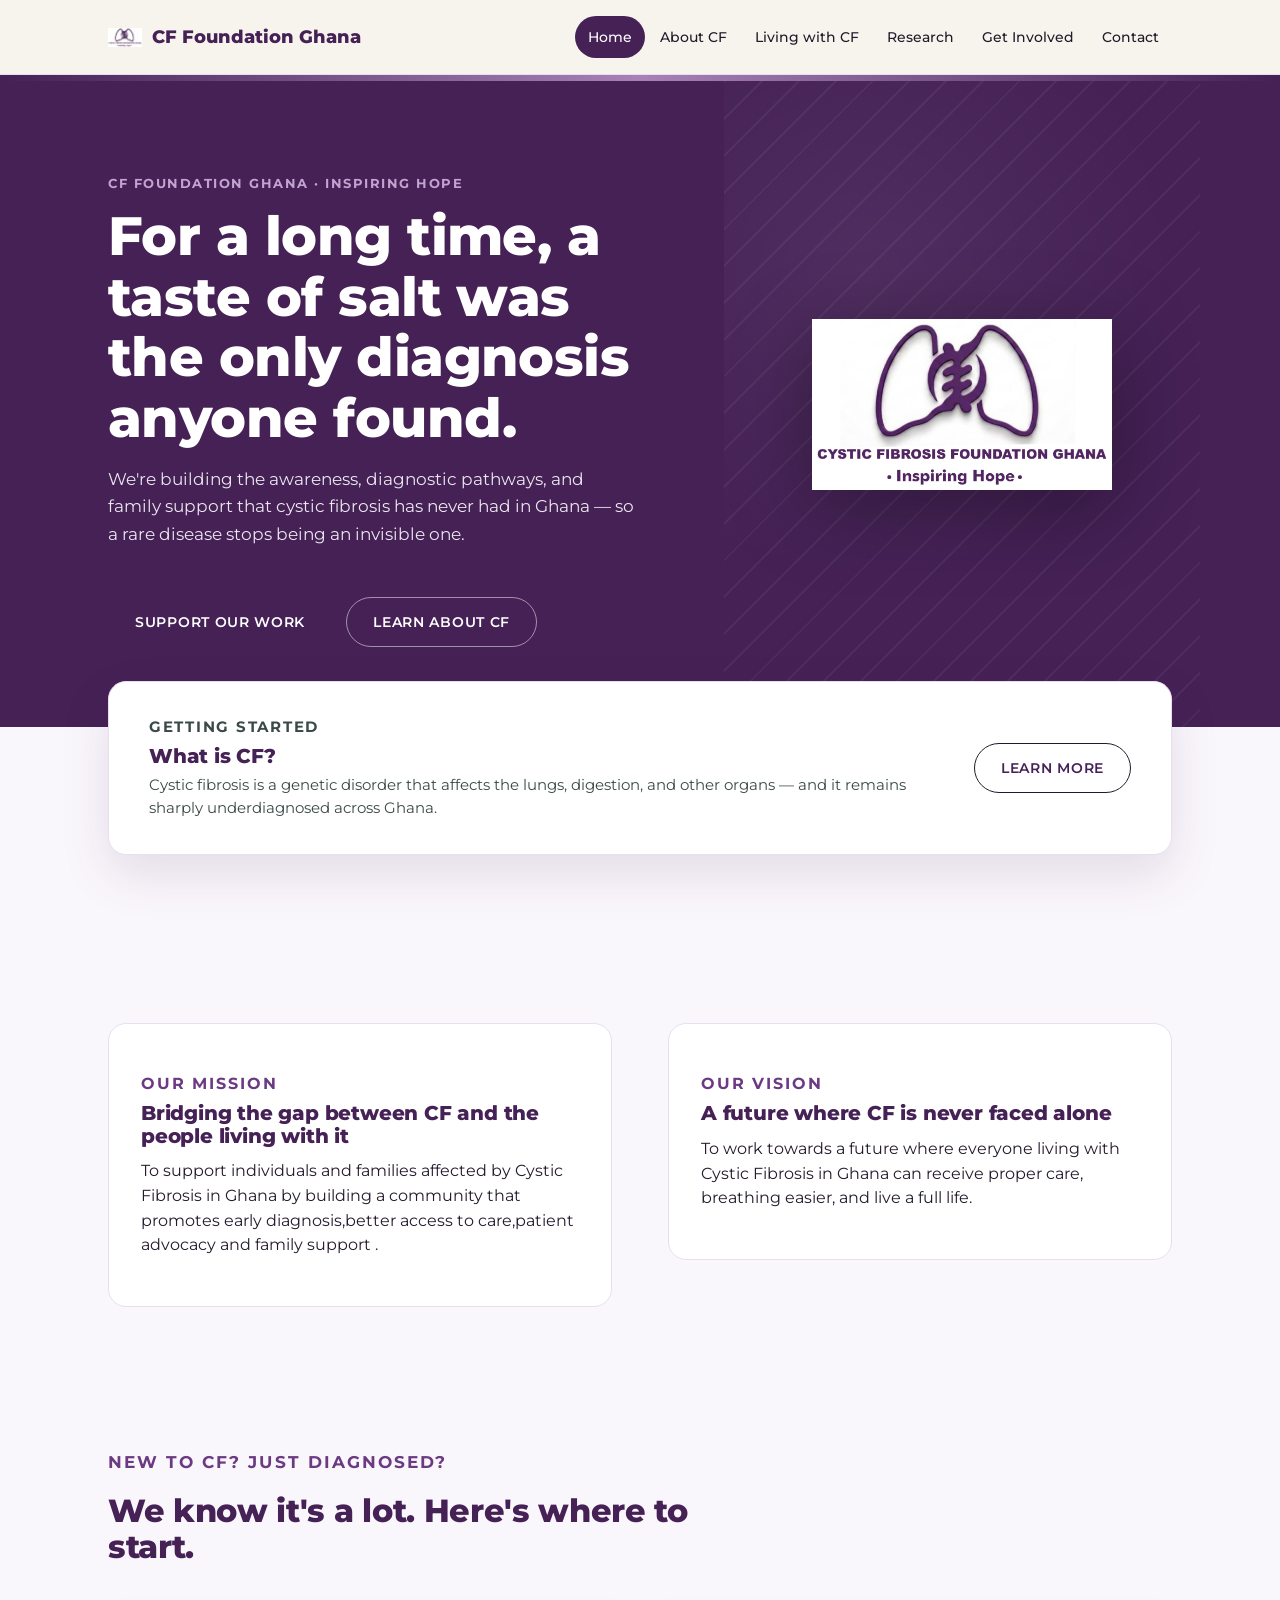
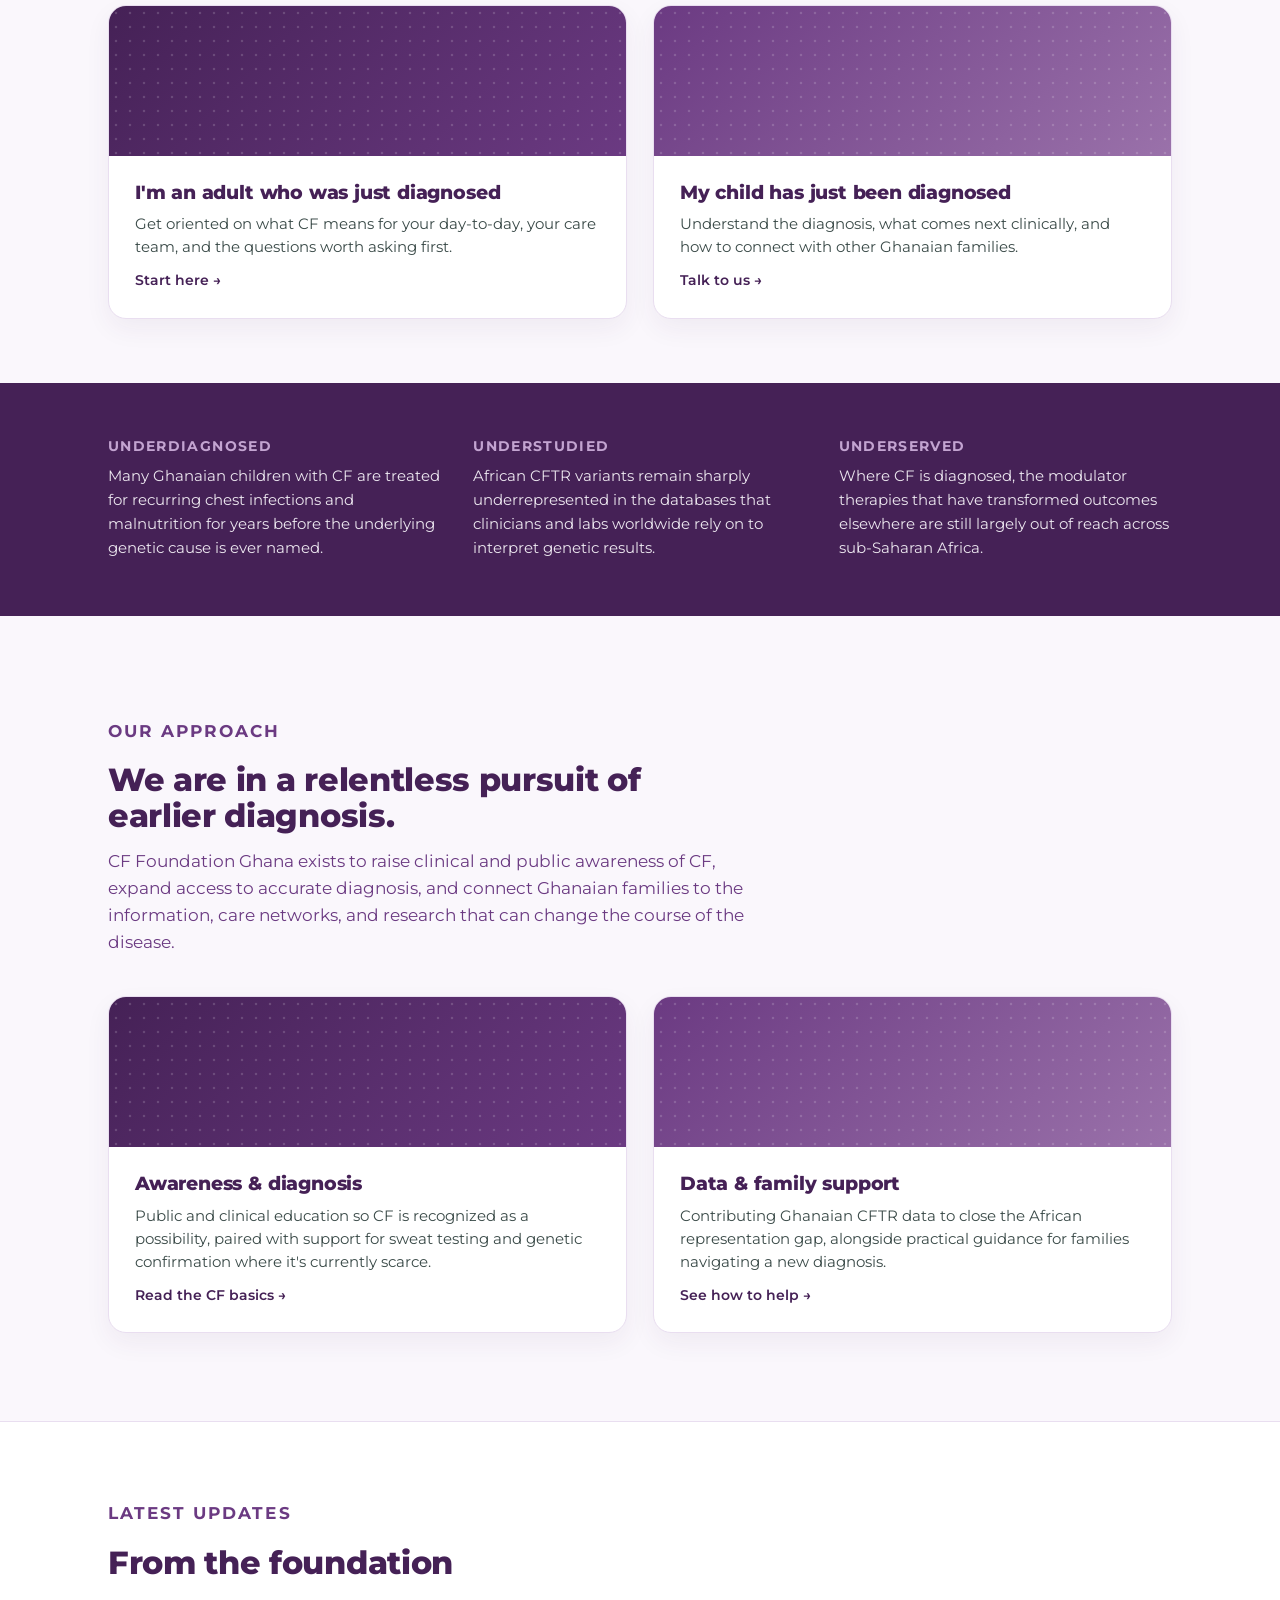
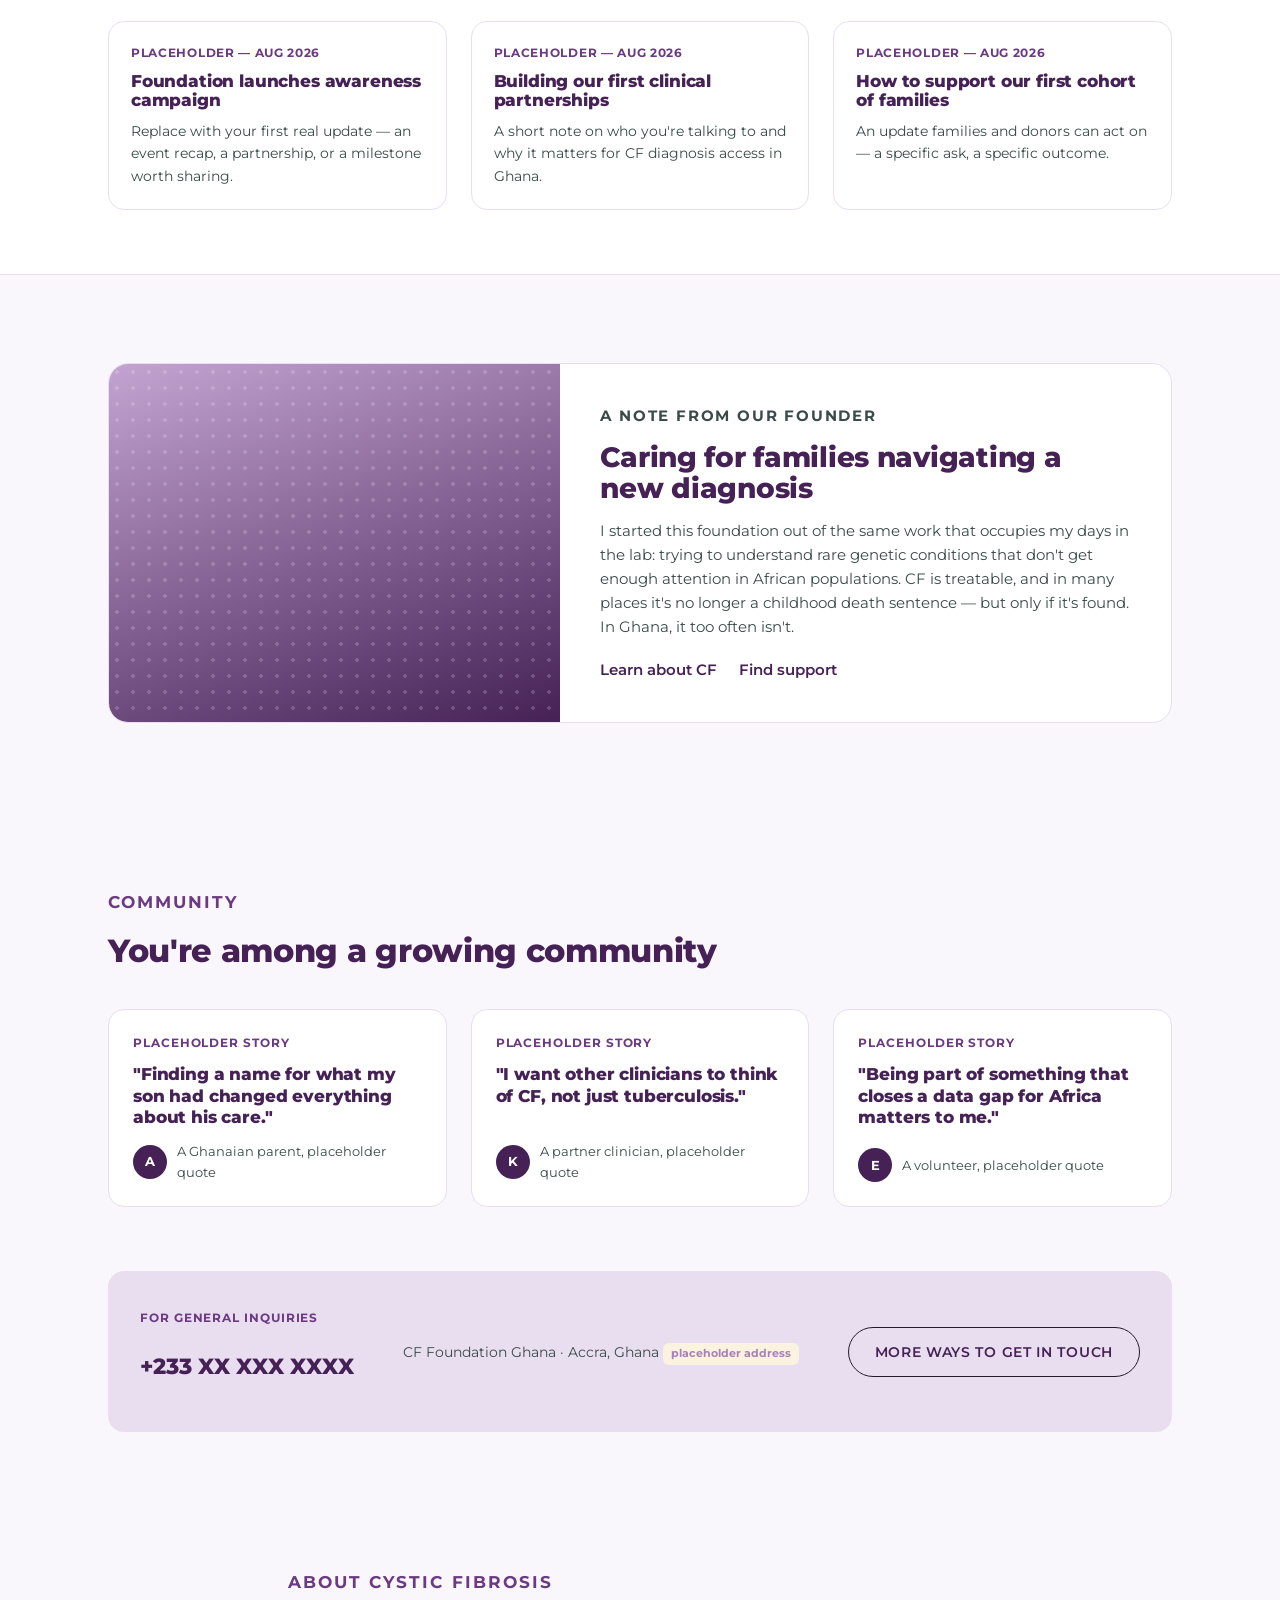
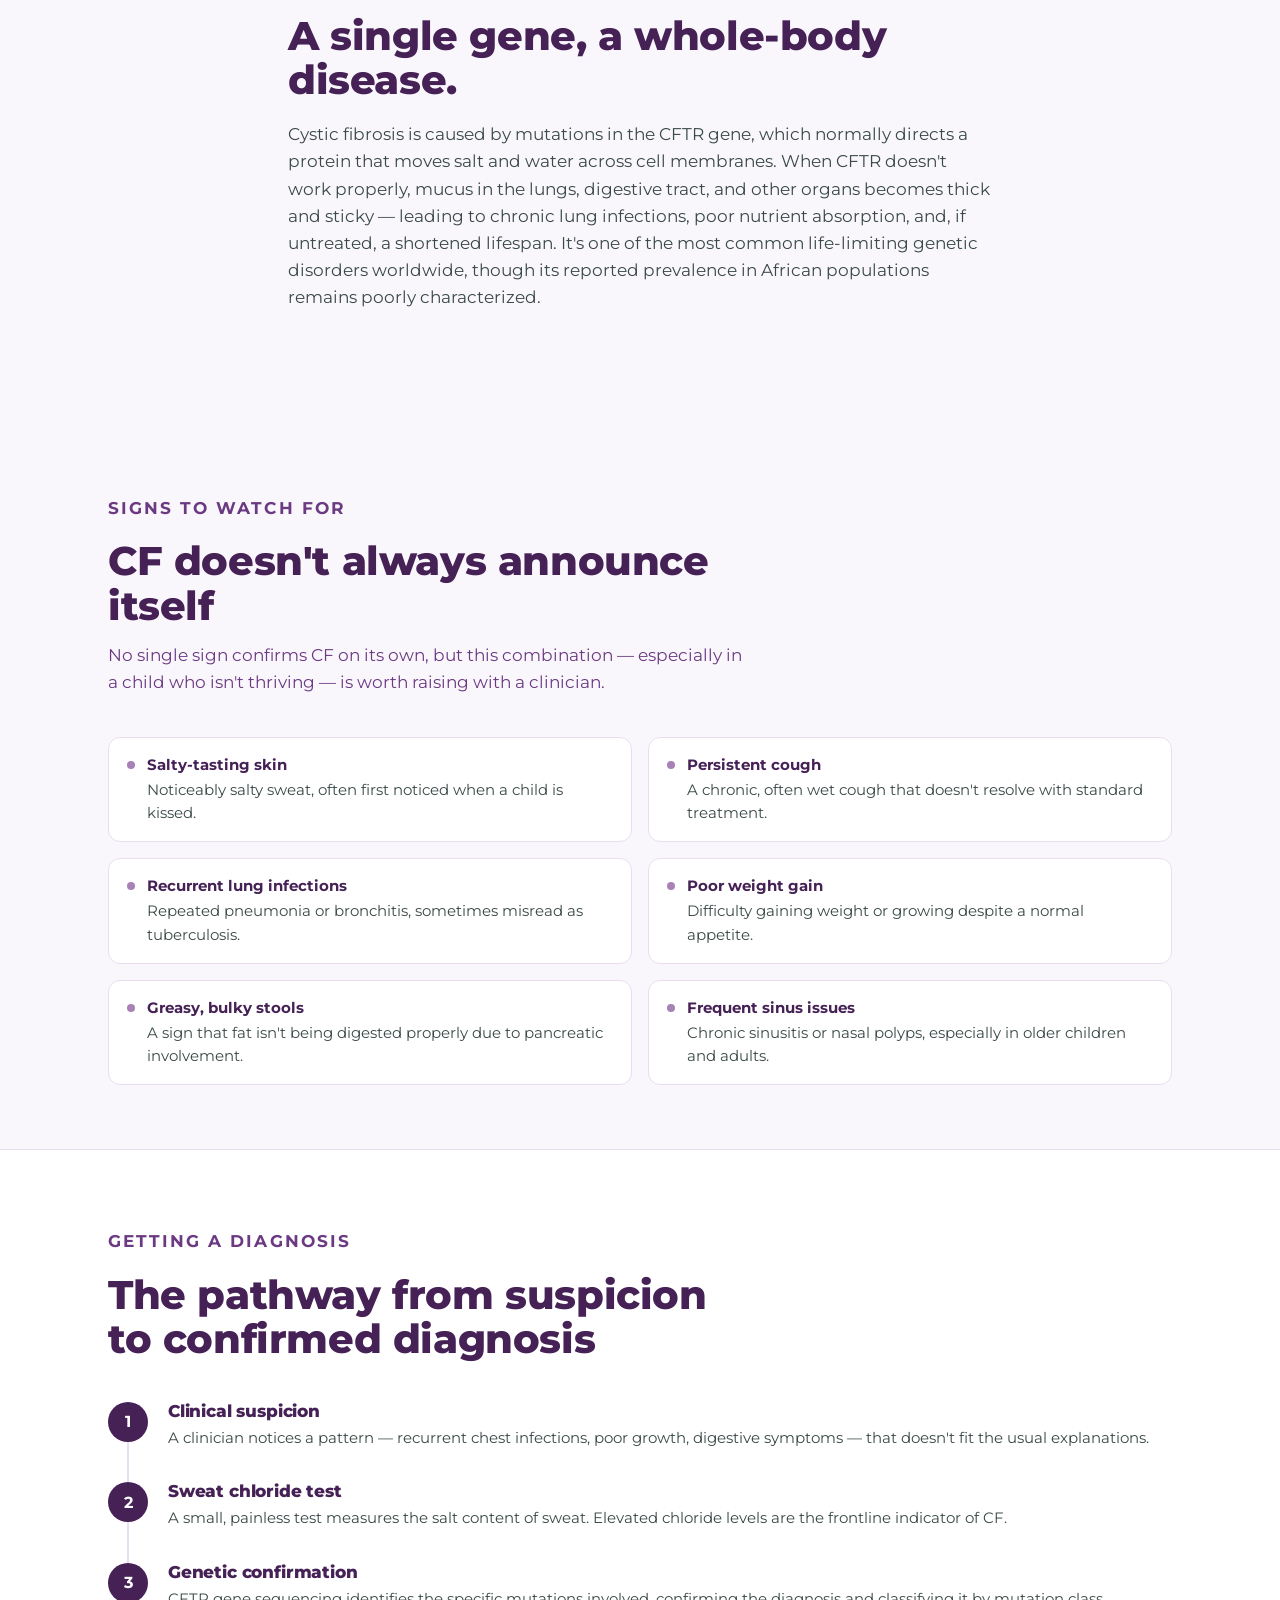
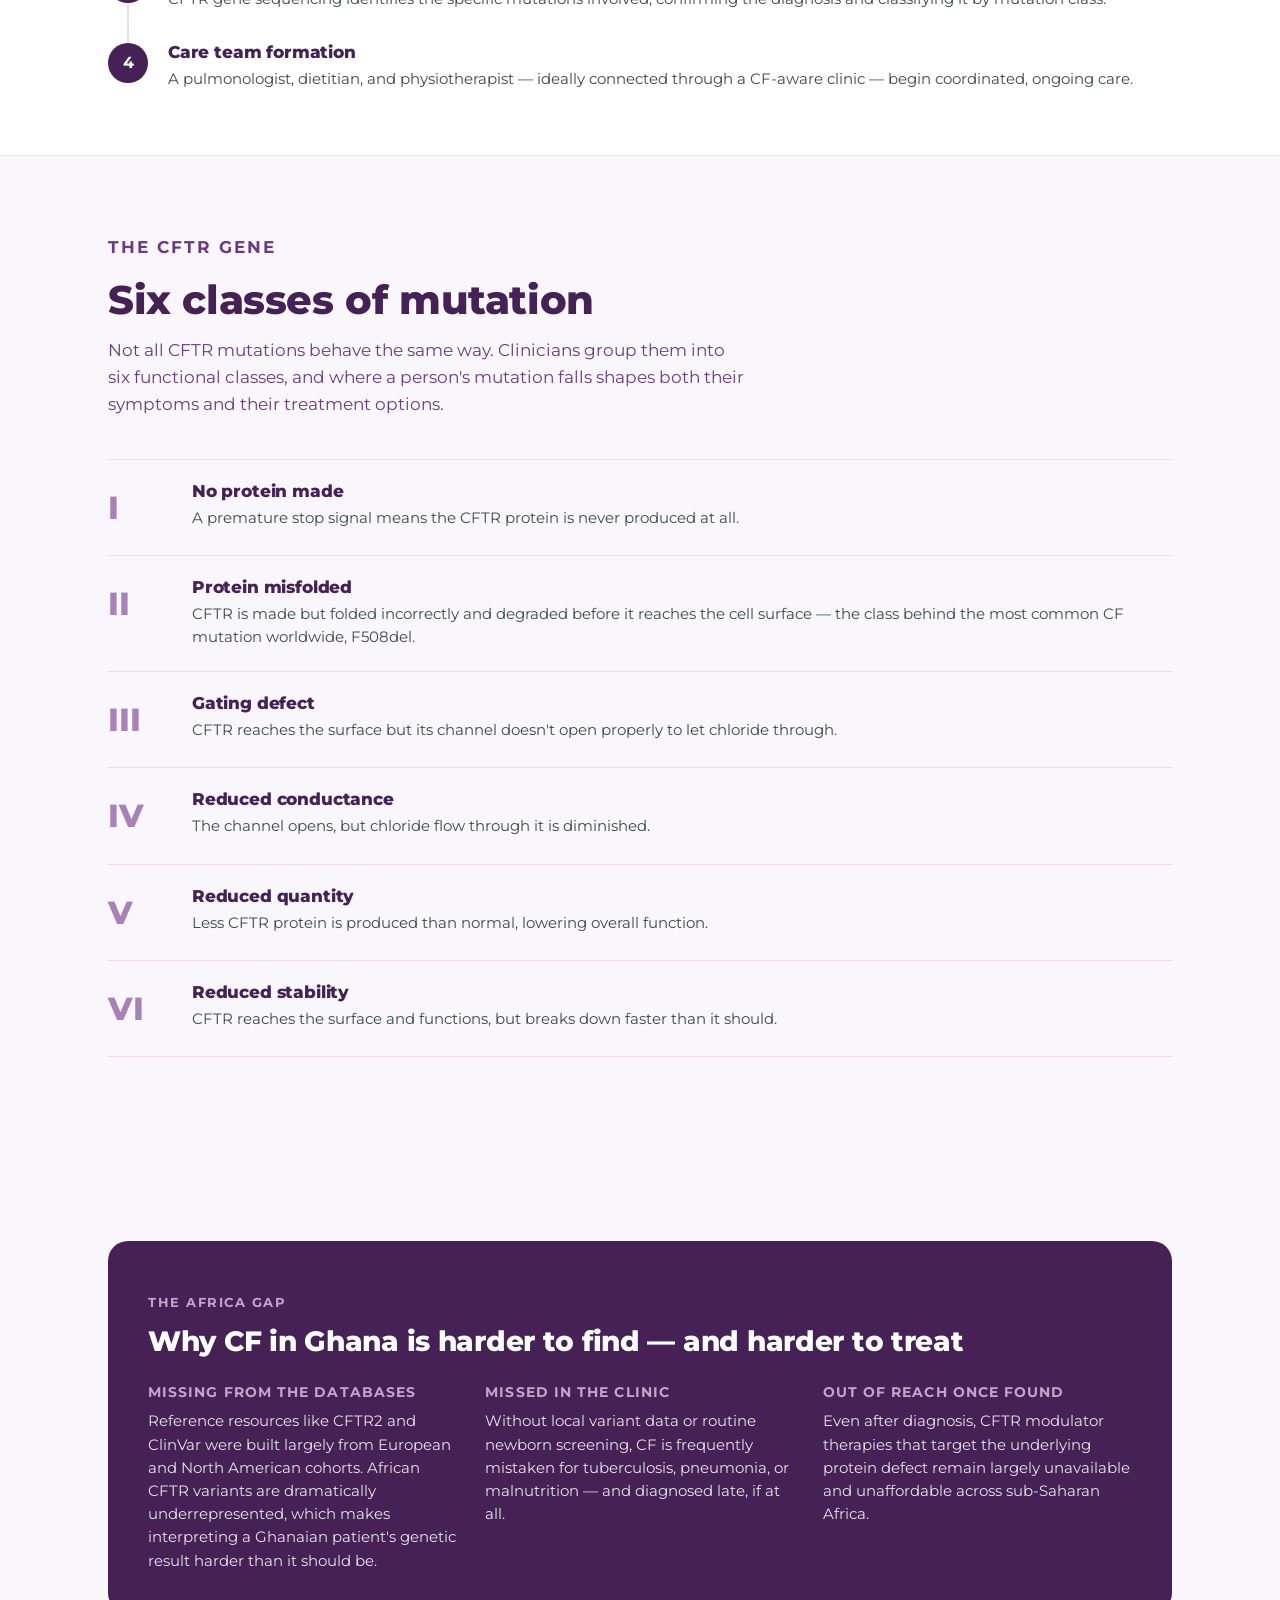
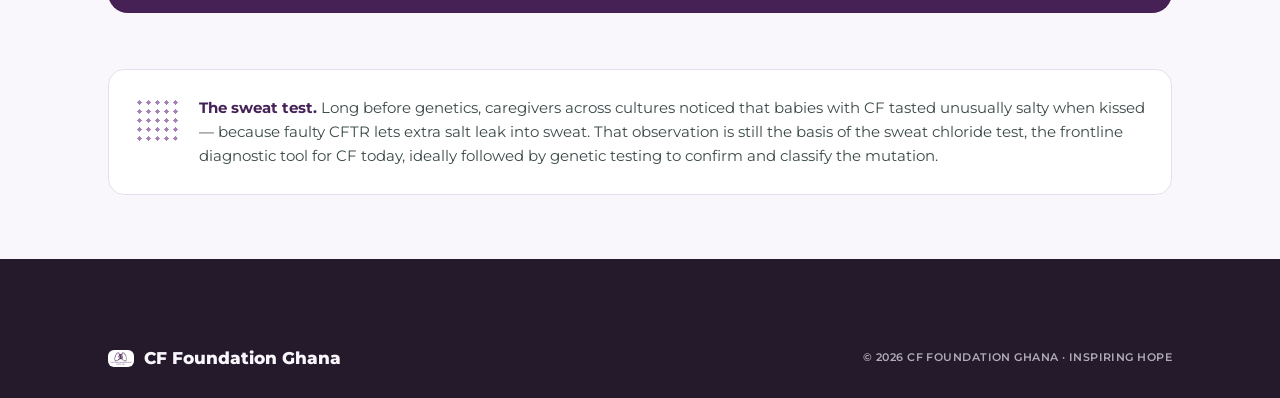
==== commit 86049af7: "Update index.html" ====
--- a/index.html
+++ b/index.html
@@ -69,13 +69,13 @@
     <div class="wrap grid-2">
       <div class="founder">
         <p class="eyebrow" style="margin-bottom:6px;">Our mission</p>
-        <h3>Closing the gap between CF and the people living with it</h3>
-        <p style="margin-top:12px;">CF Foundation Ghana exists to close the gap between cystic fibrosis and the people living with it, raising awareness of the condition, expanding access to accurate diagnosis, and connecting Ghanaian families to the care, community, and research that can change the course of the disease.</p>
+        <h3>Bridging the gap between CF and the people living with it</h3>
+        <p style="margin-top:12px;">To support individuals and families affected by Cystic Fibrosis in Ghana by building a community that promotes early diagnosis,better access to care,patient advocacy and family support .</p>
       </div>
       <div class="founder">
         <p class="eyebrow" style="margin-bottom:6px;">Our vision</p>
         <h3>A future where CF is never faced alone</h3>
-        <p style="margin-top:12px;">A Ghana where no child spends years undiagnosed for a condition that has a name, where CF is recognized early, represented fairly in the world's genetic data, and treated with the same seriousness it receives anywhere else.</p>
+        <p style="margin-top:12px;">To work towards a future where everyone living with Cystic Fibrosis in Ghana can receive proper care, breathing easier, and live a full life.</p>
       </div>
     </div>
   </section>
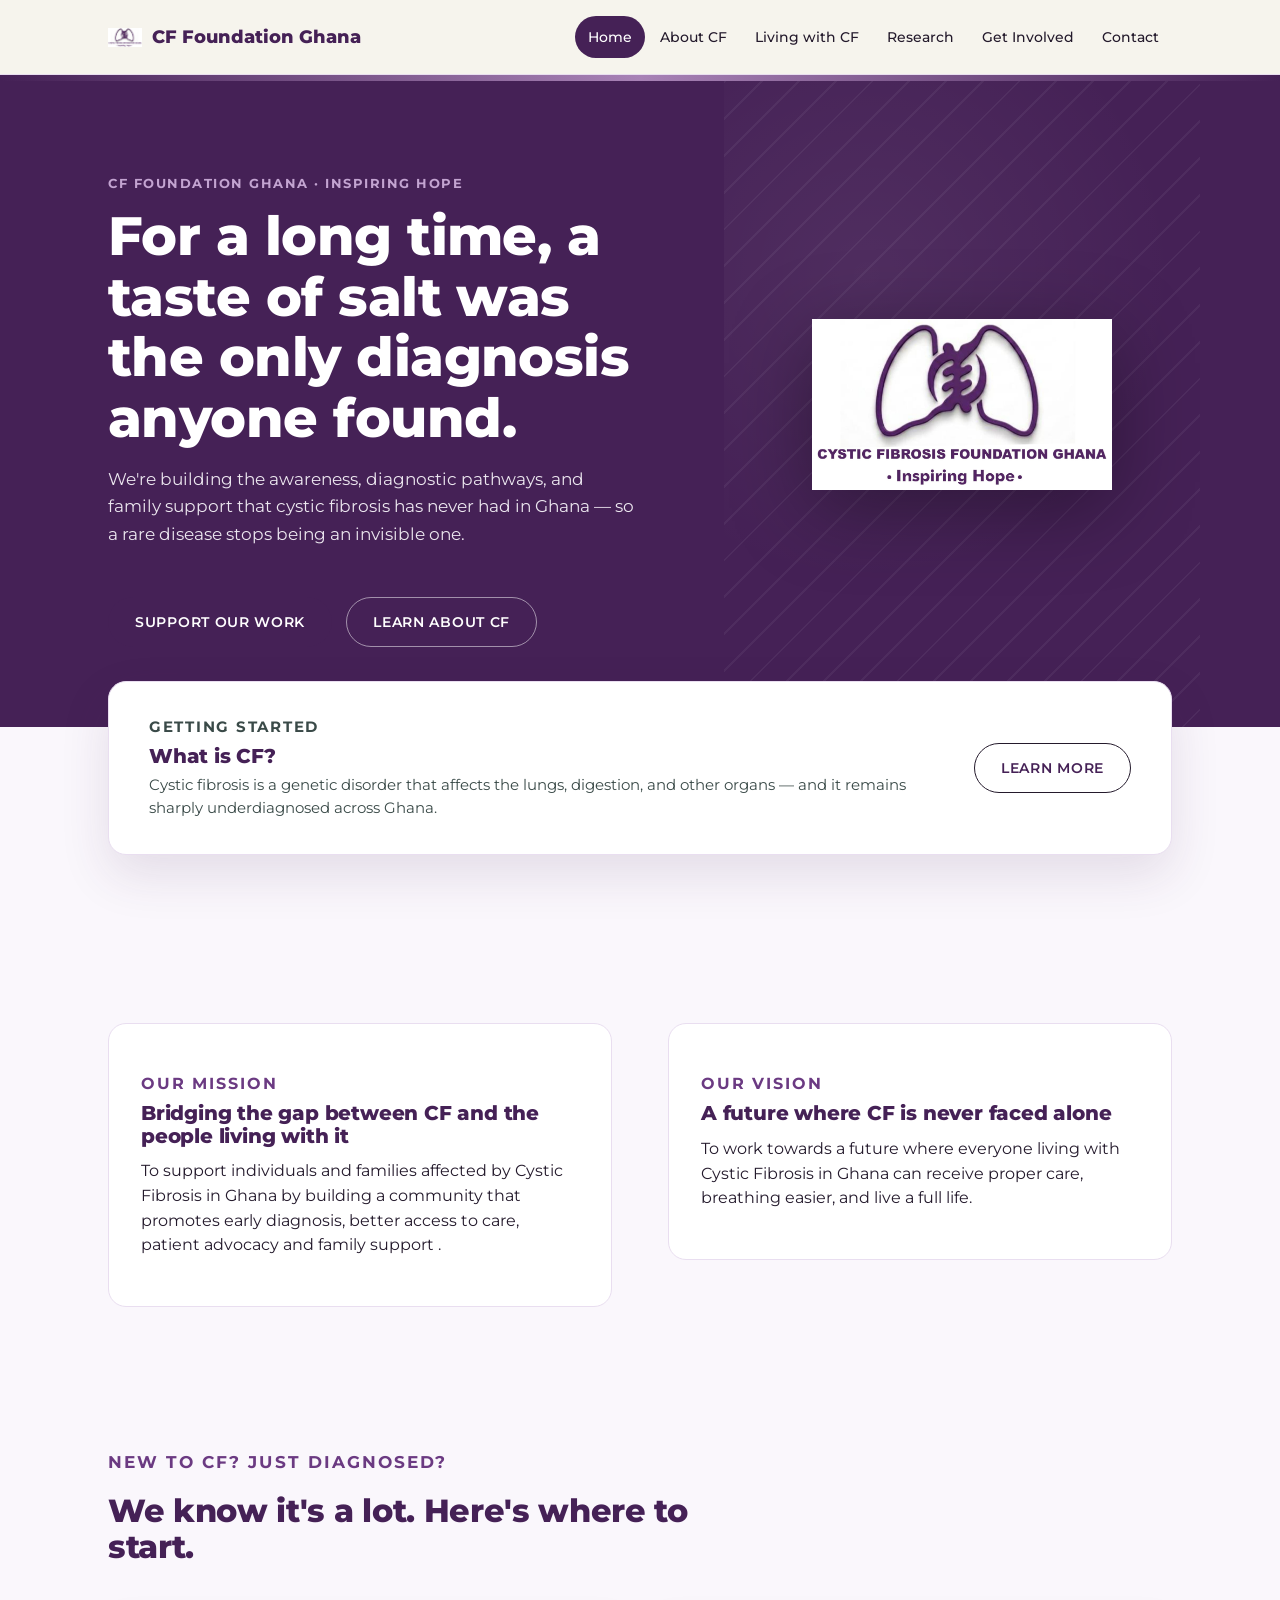
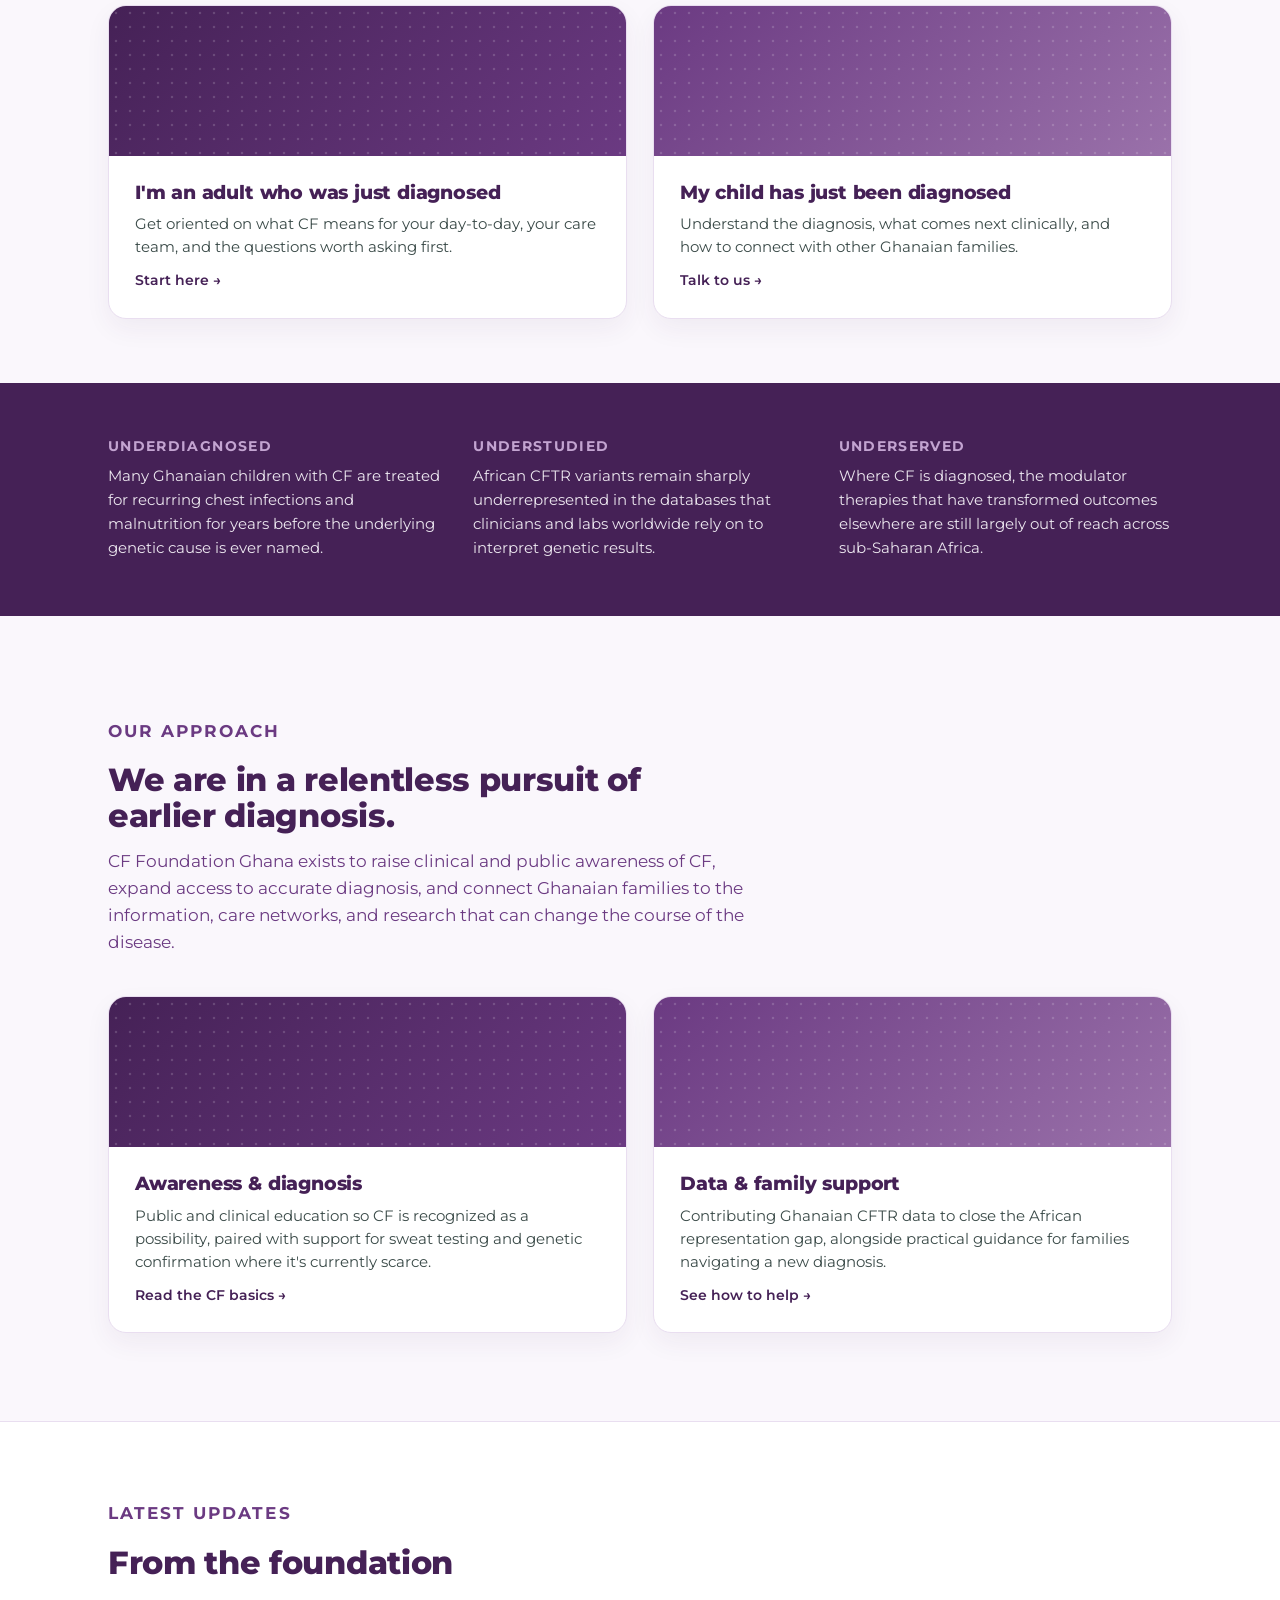
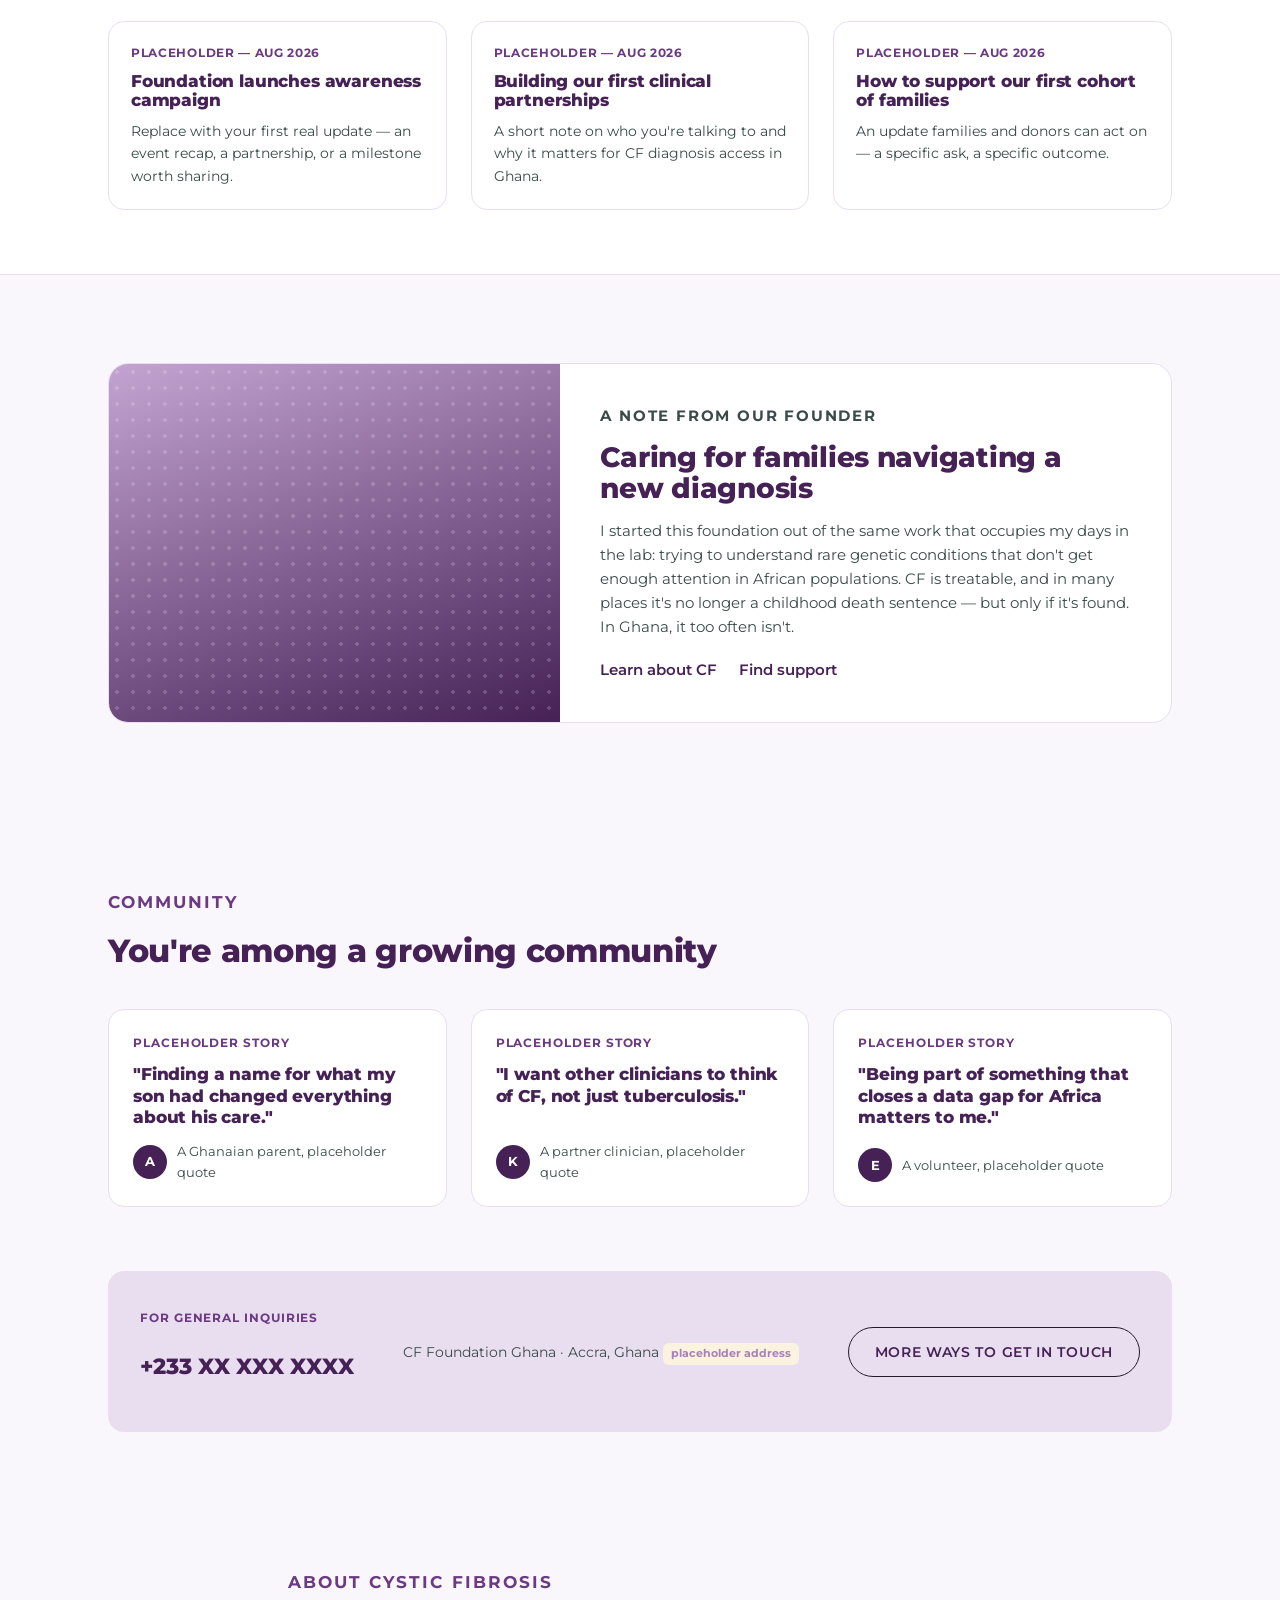
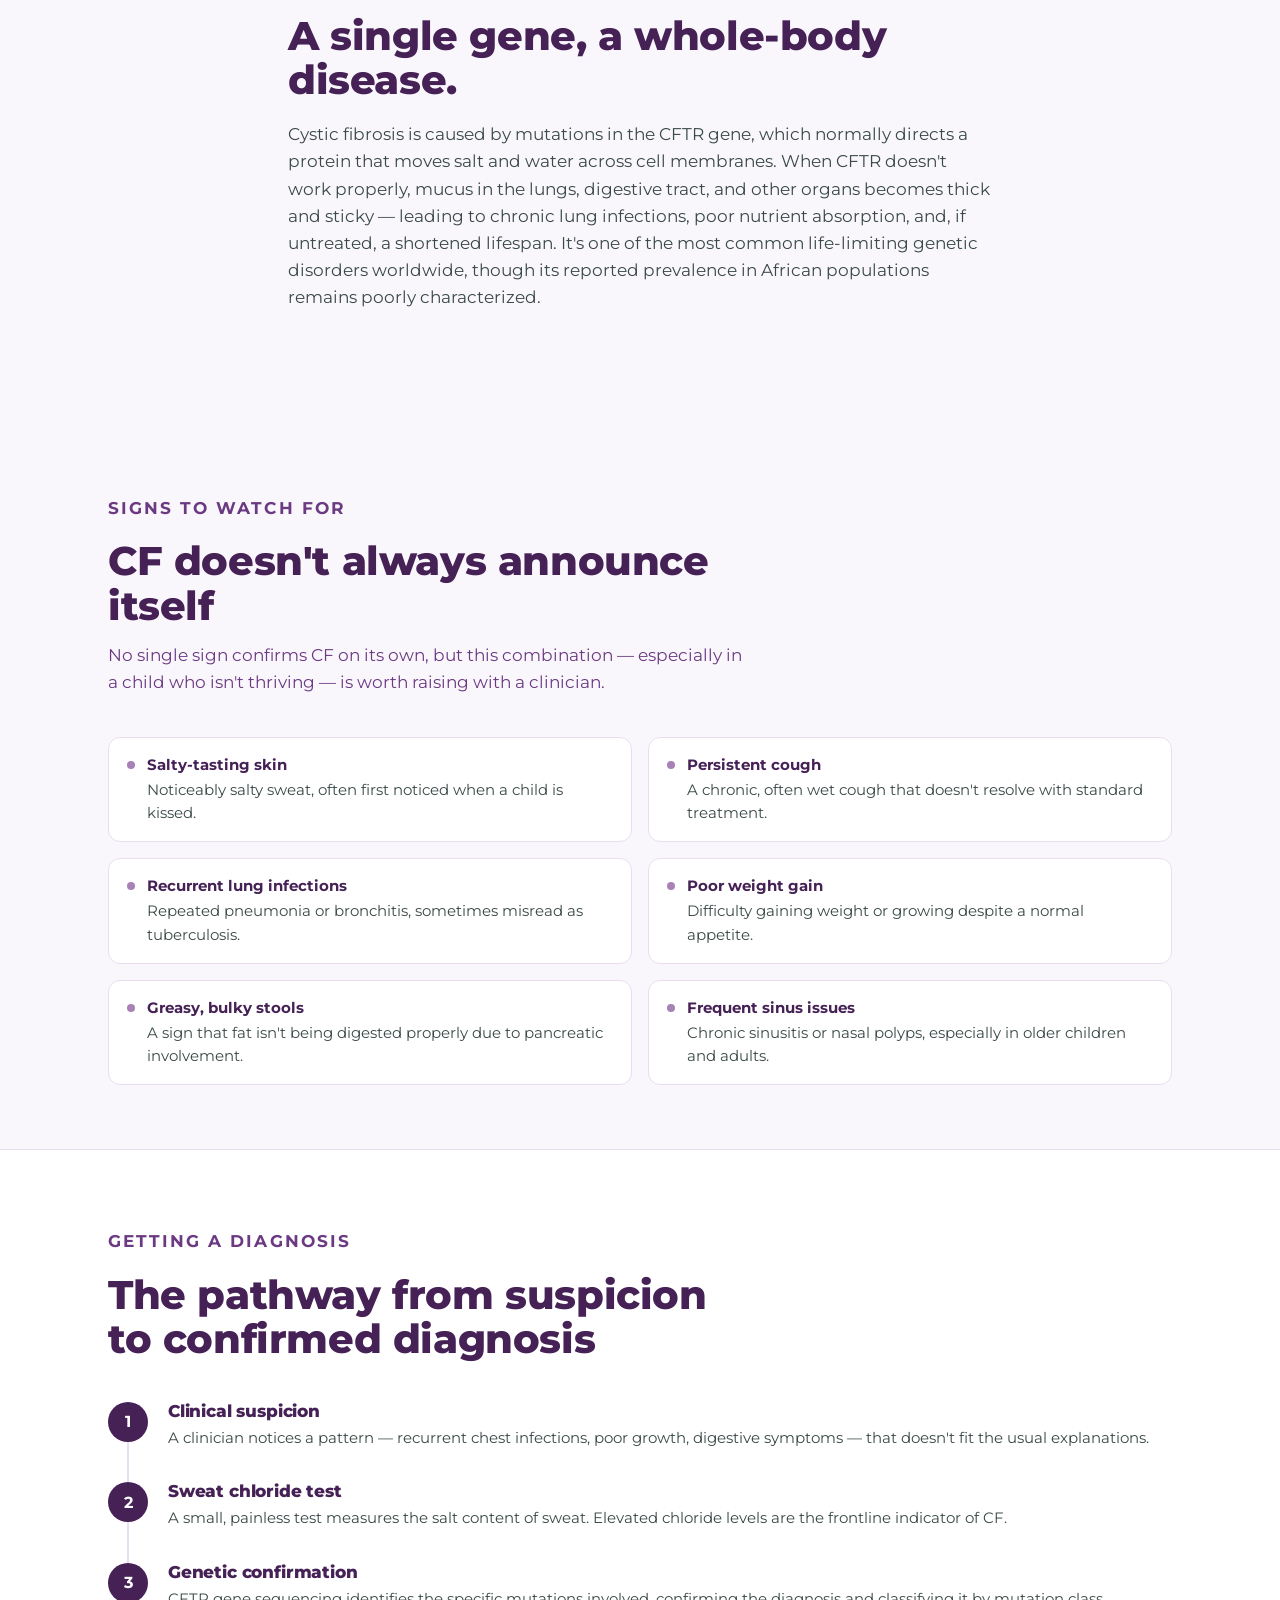
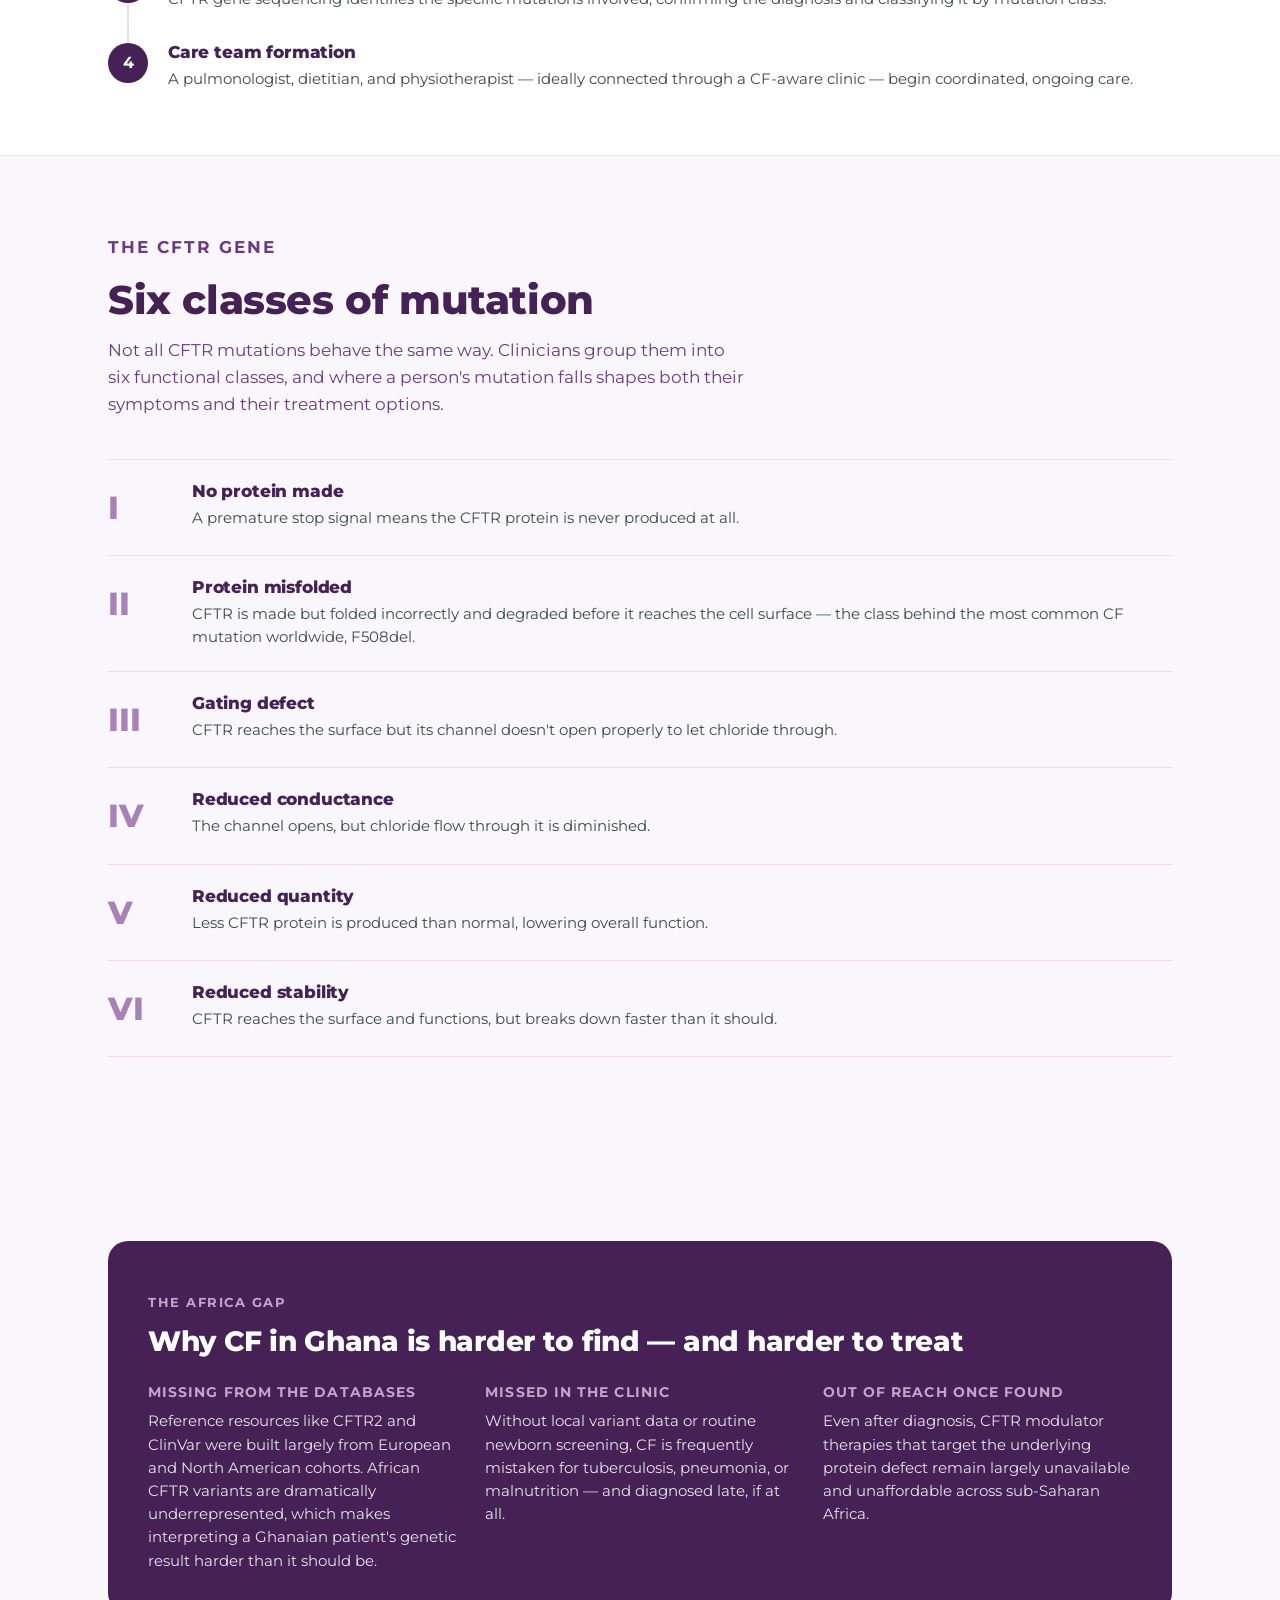
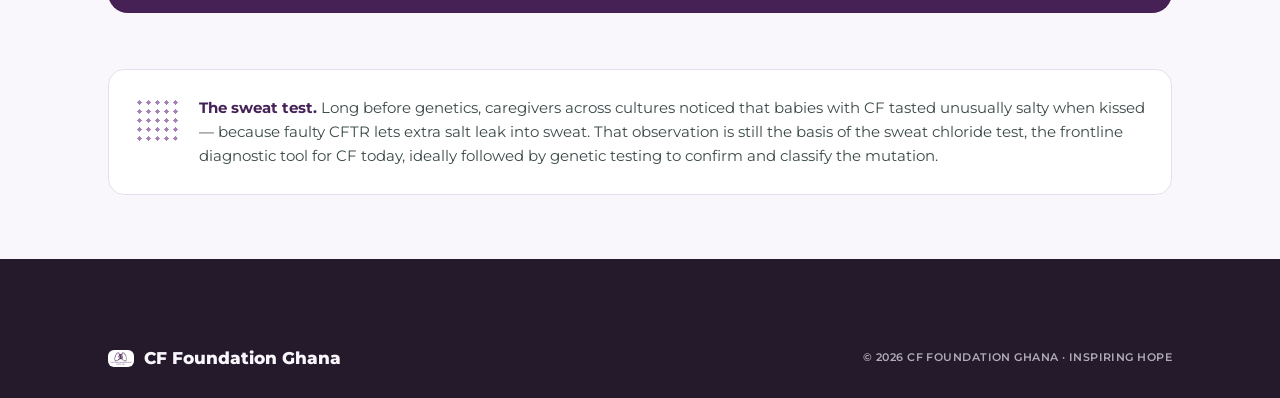
==== commit a3b69568: "Update index.html" ====
--- a/index.html
+++ b/index.html
@@ -70,7 +70,7 @@
       <div class="founder">
         <p class="eyebrow" style="margin-bottom:6px;">Our mission</p>
         <h3>Bridging the gap between CF and the people living with it</h3>
-        <p style="margin-top:12px;">To support individuals and families affected by Cystic Fibrosis in Ghana by building a community that promotes early diagnosis,better access to care,patient advocacy and family support .</p>
+        <p style="margin-top:12px;">To support individuals and families affected by Cystic Fibrosis in Ghana by building a community that promotes early diagnosis, better access to care, patient advocacy and family support .</p>
       </div>
       <div class="founder">
         <p class="eyebrow" style="margin-bottom:6px;">Our vision</p>
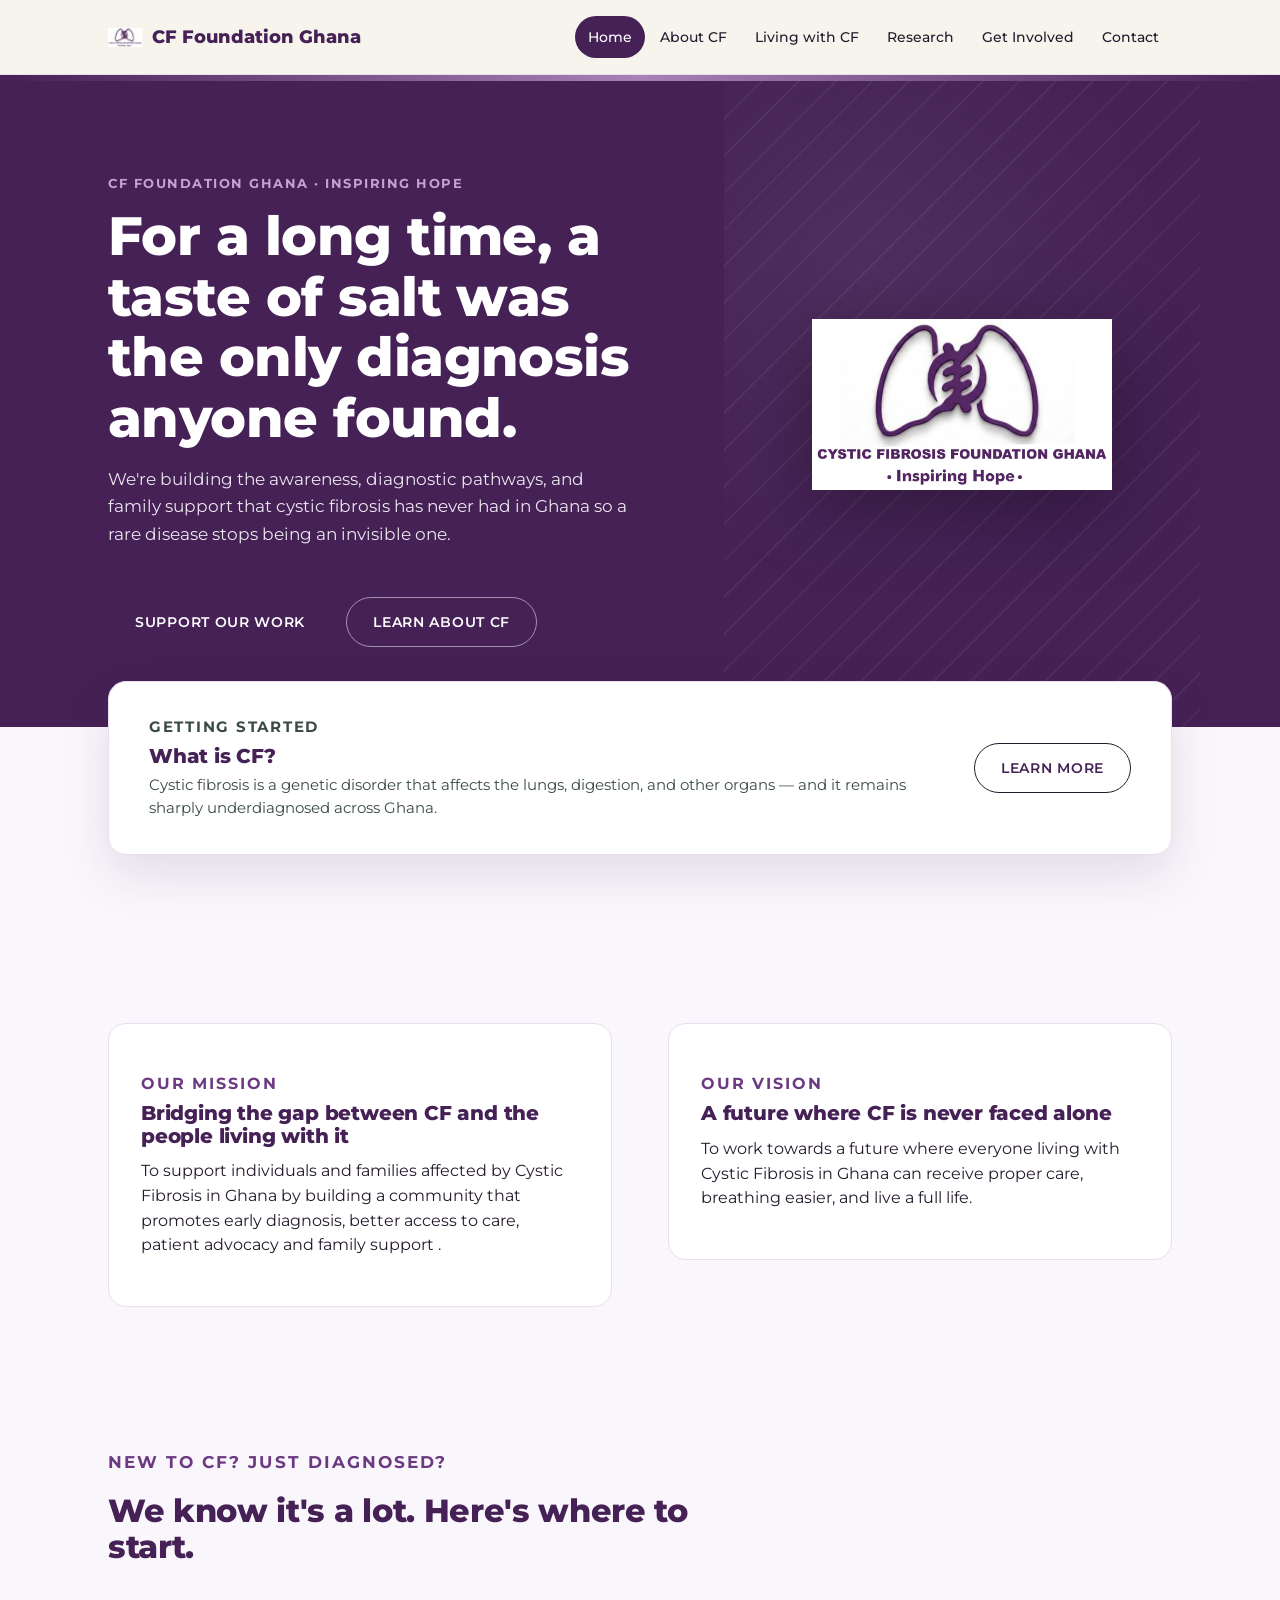
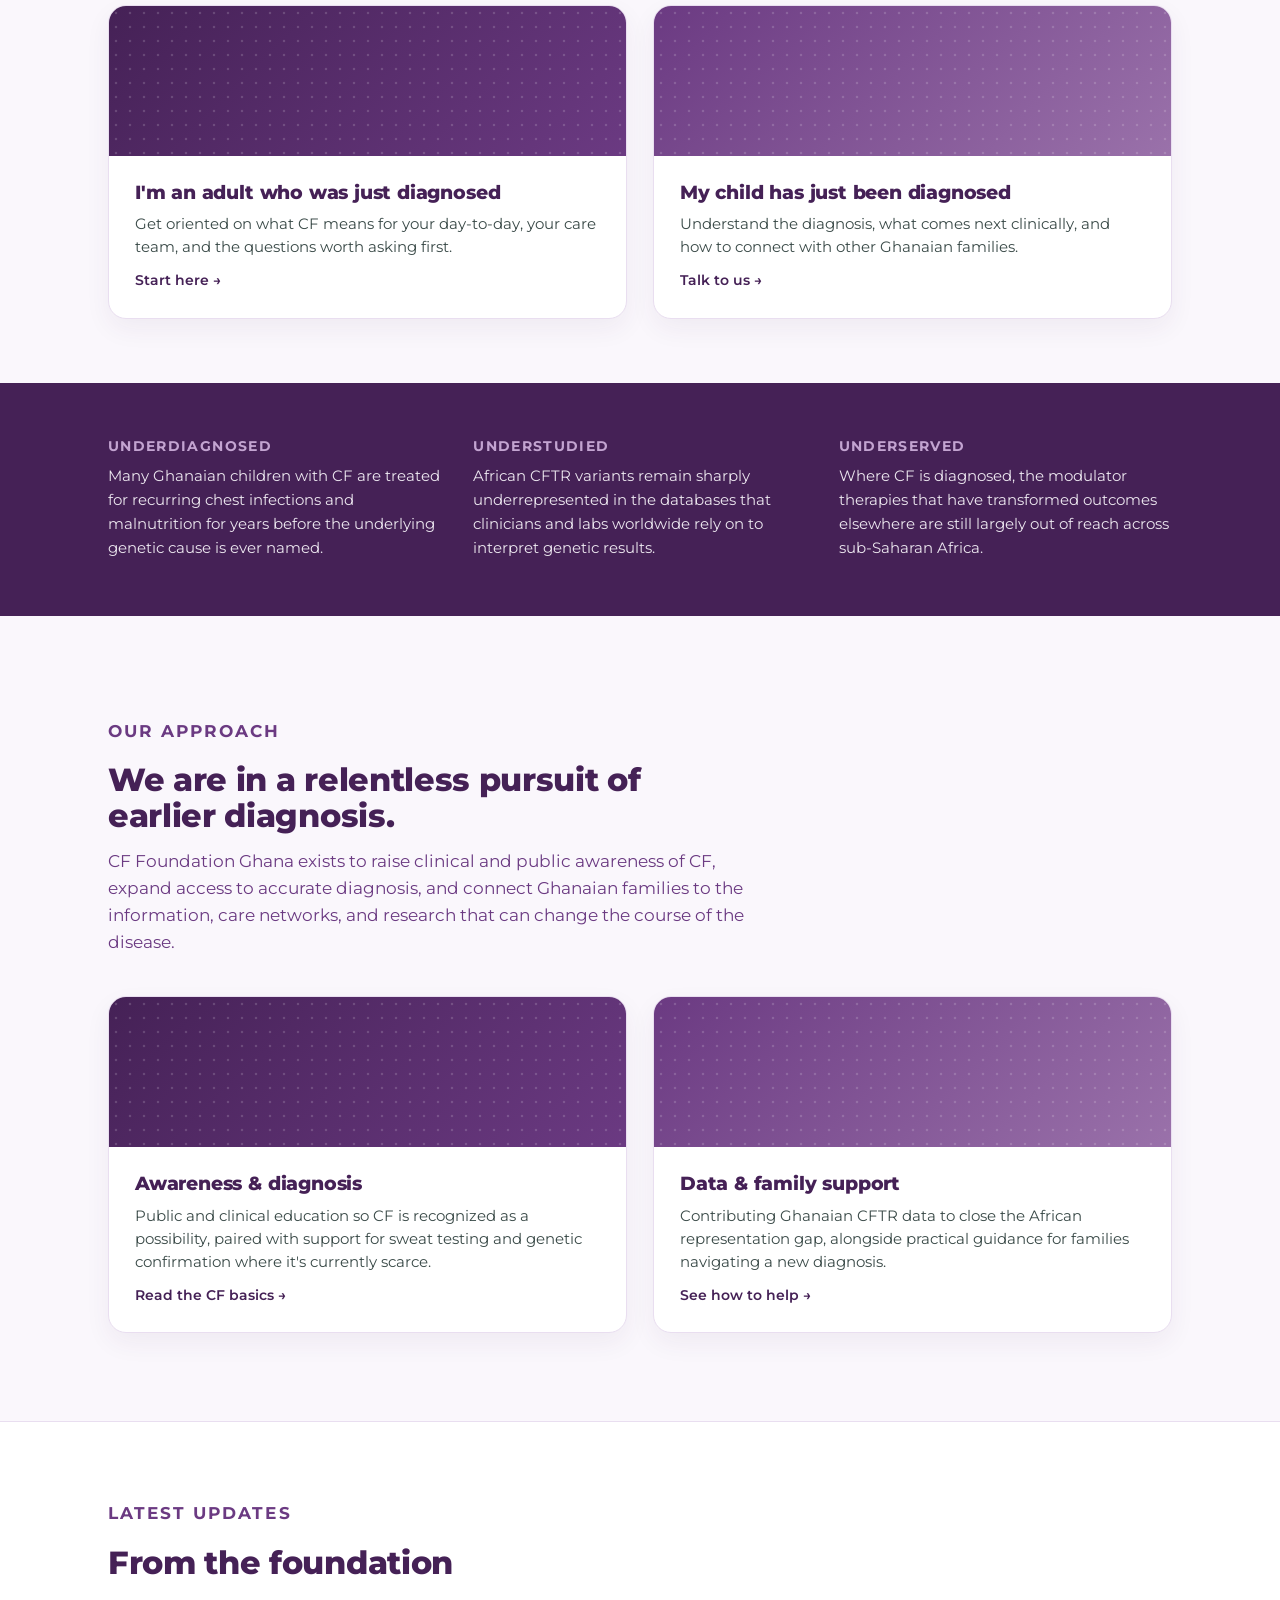
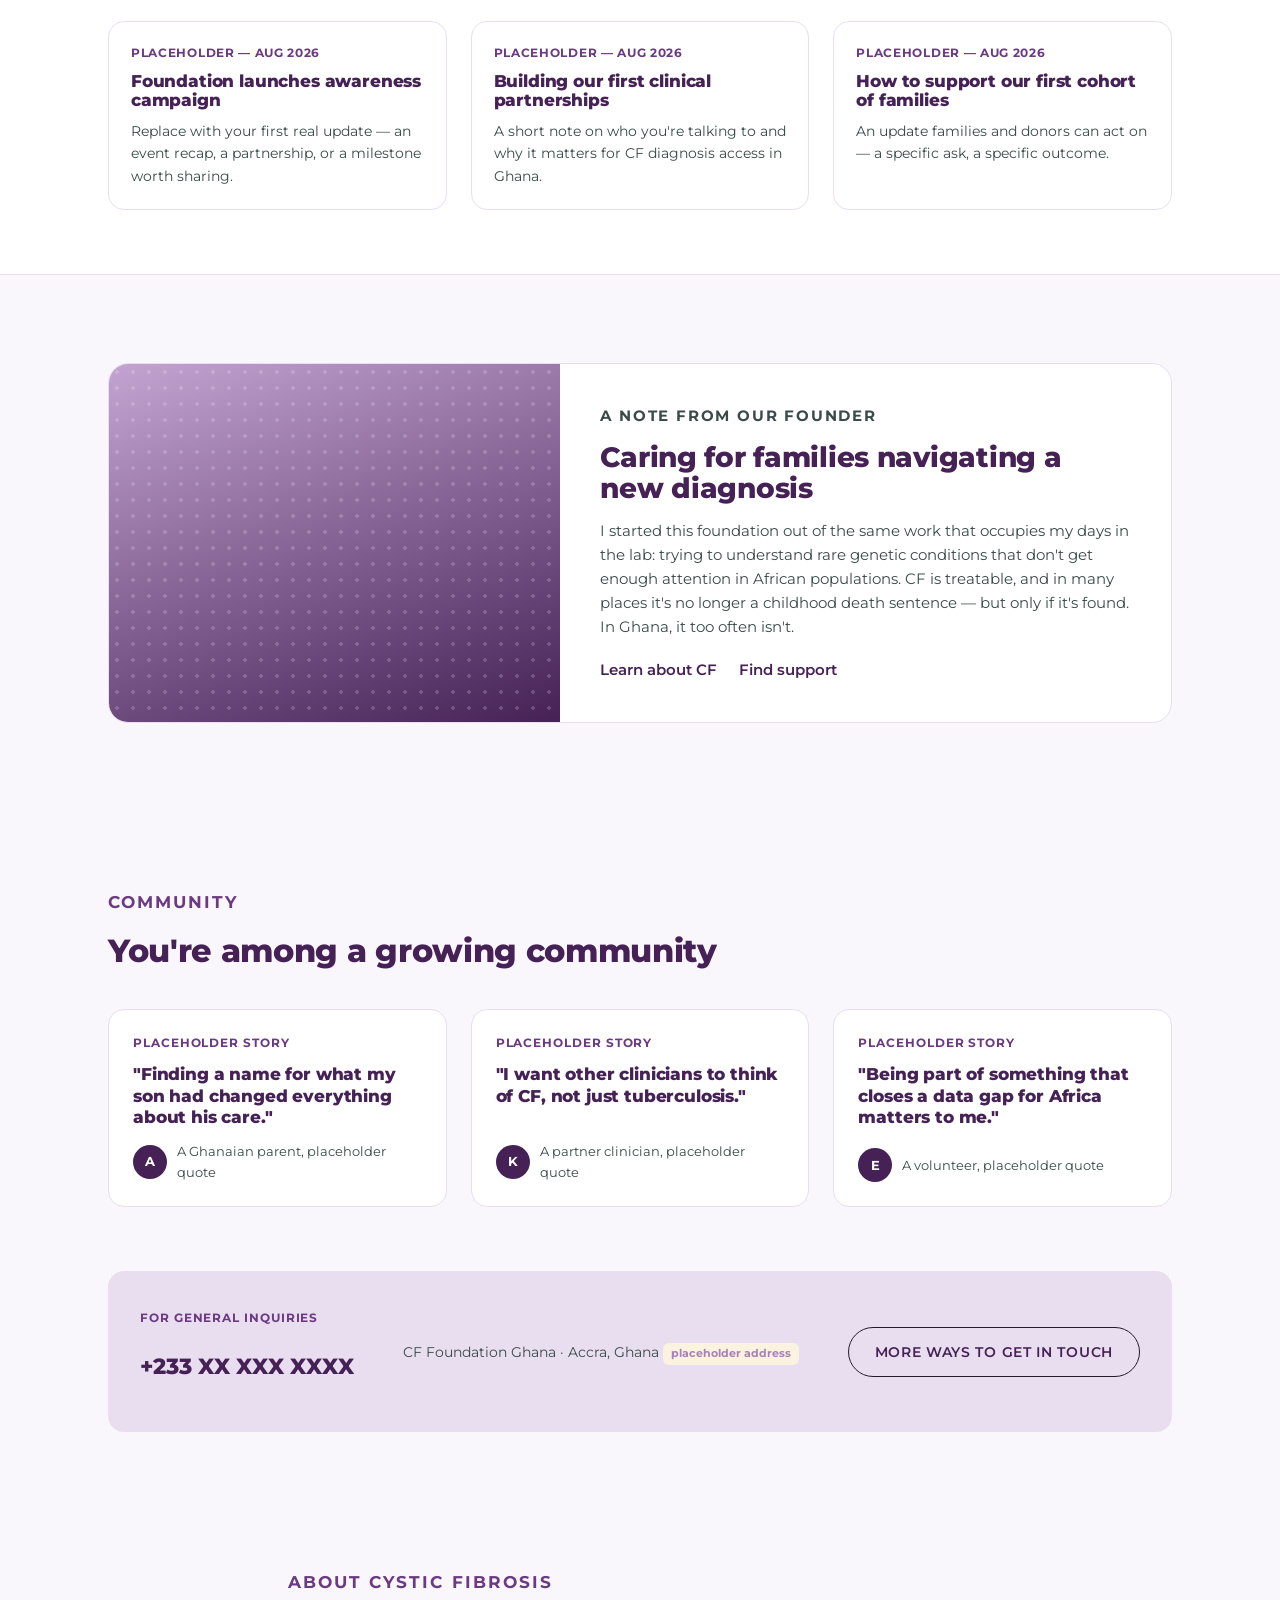
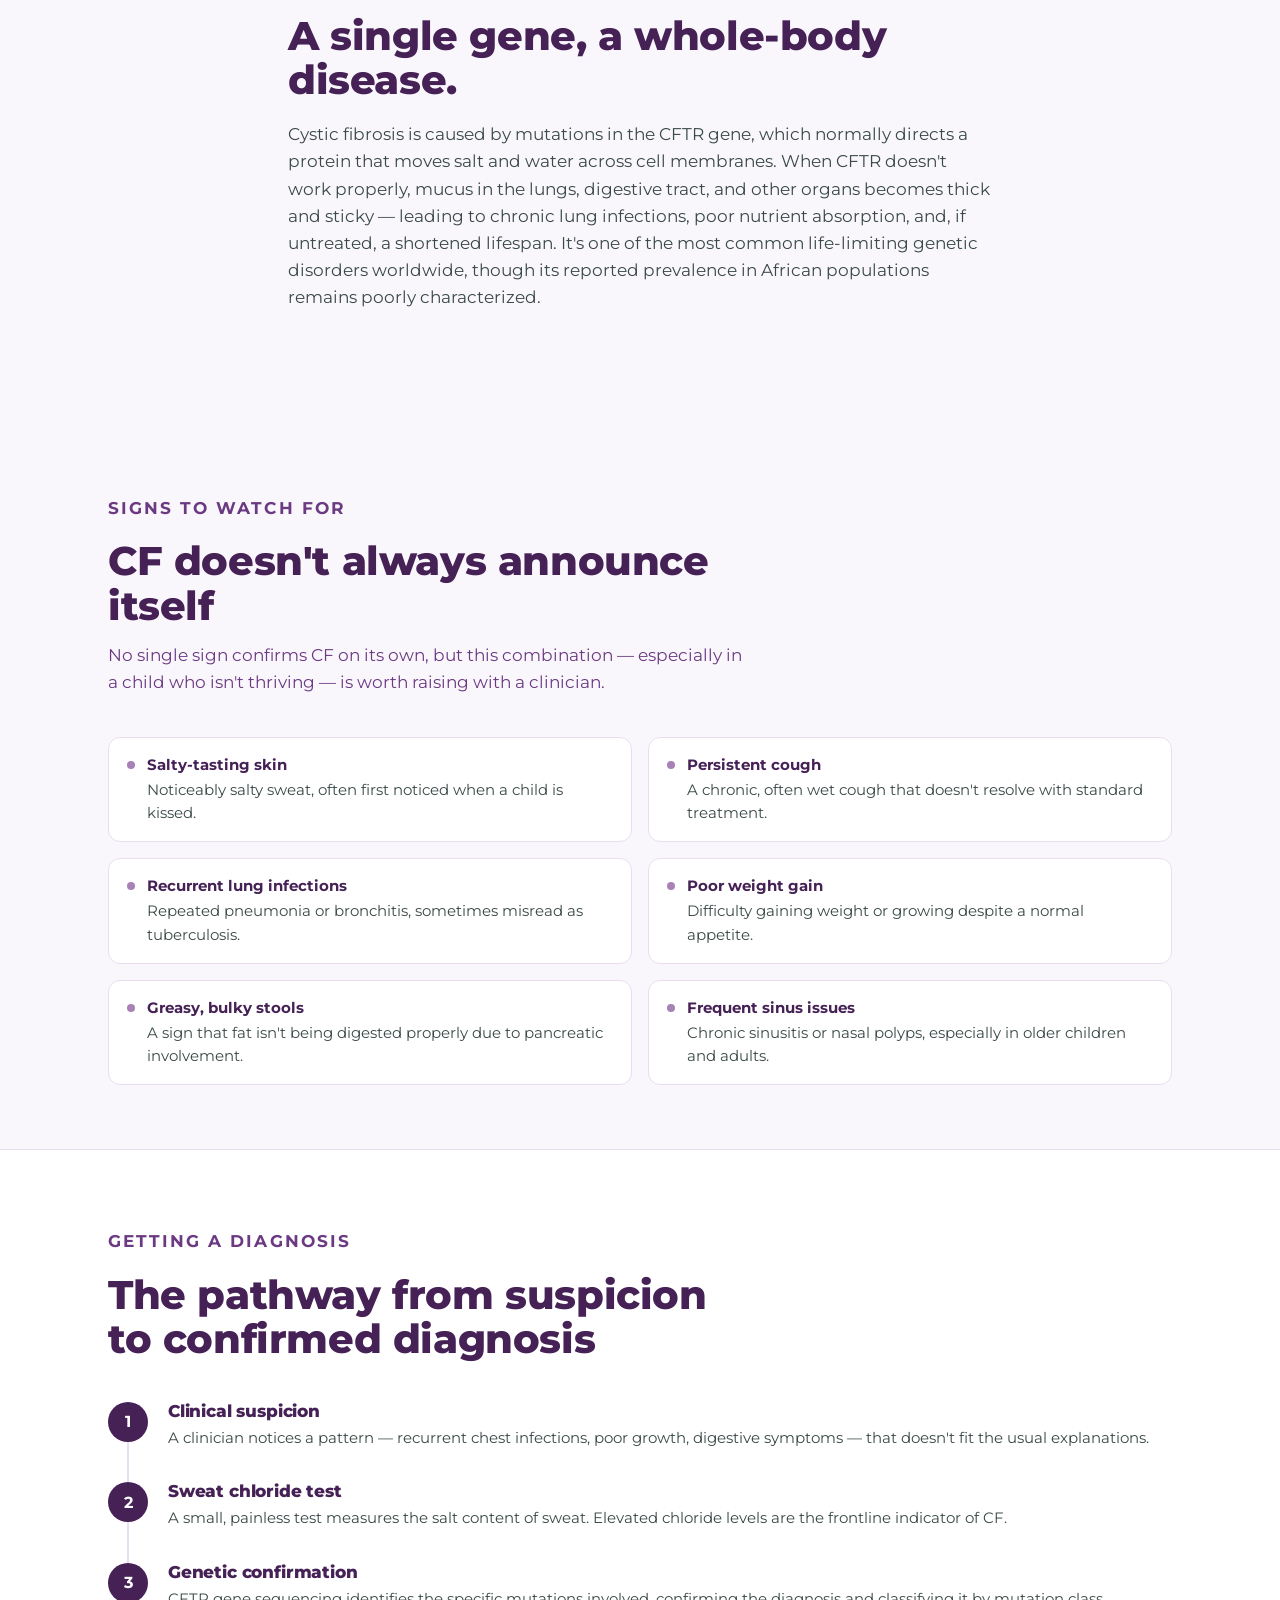
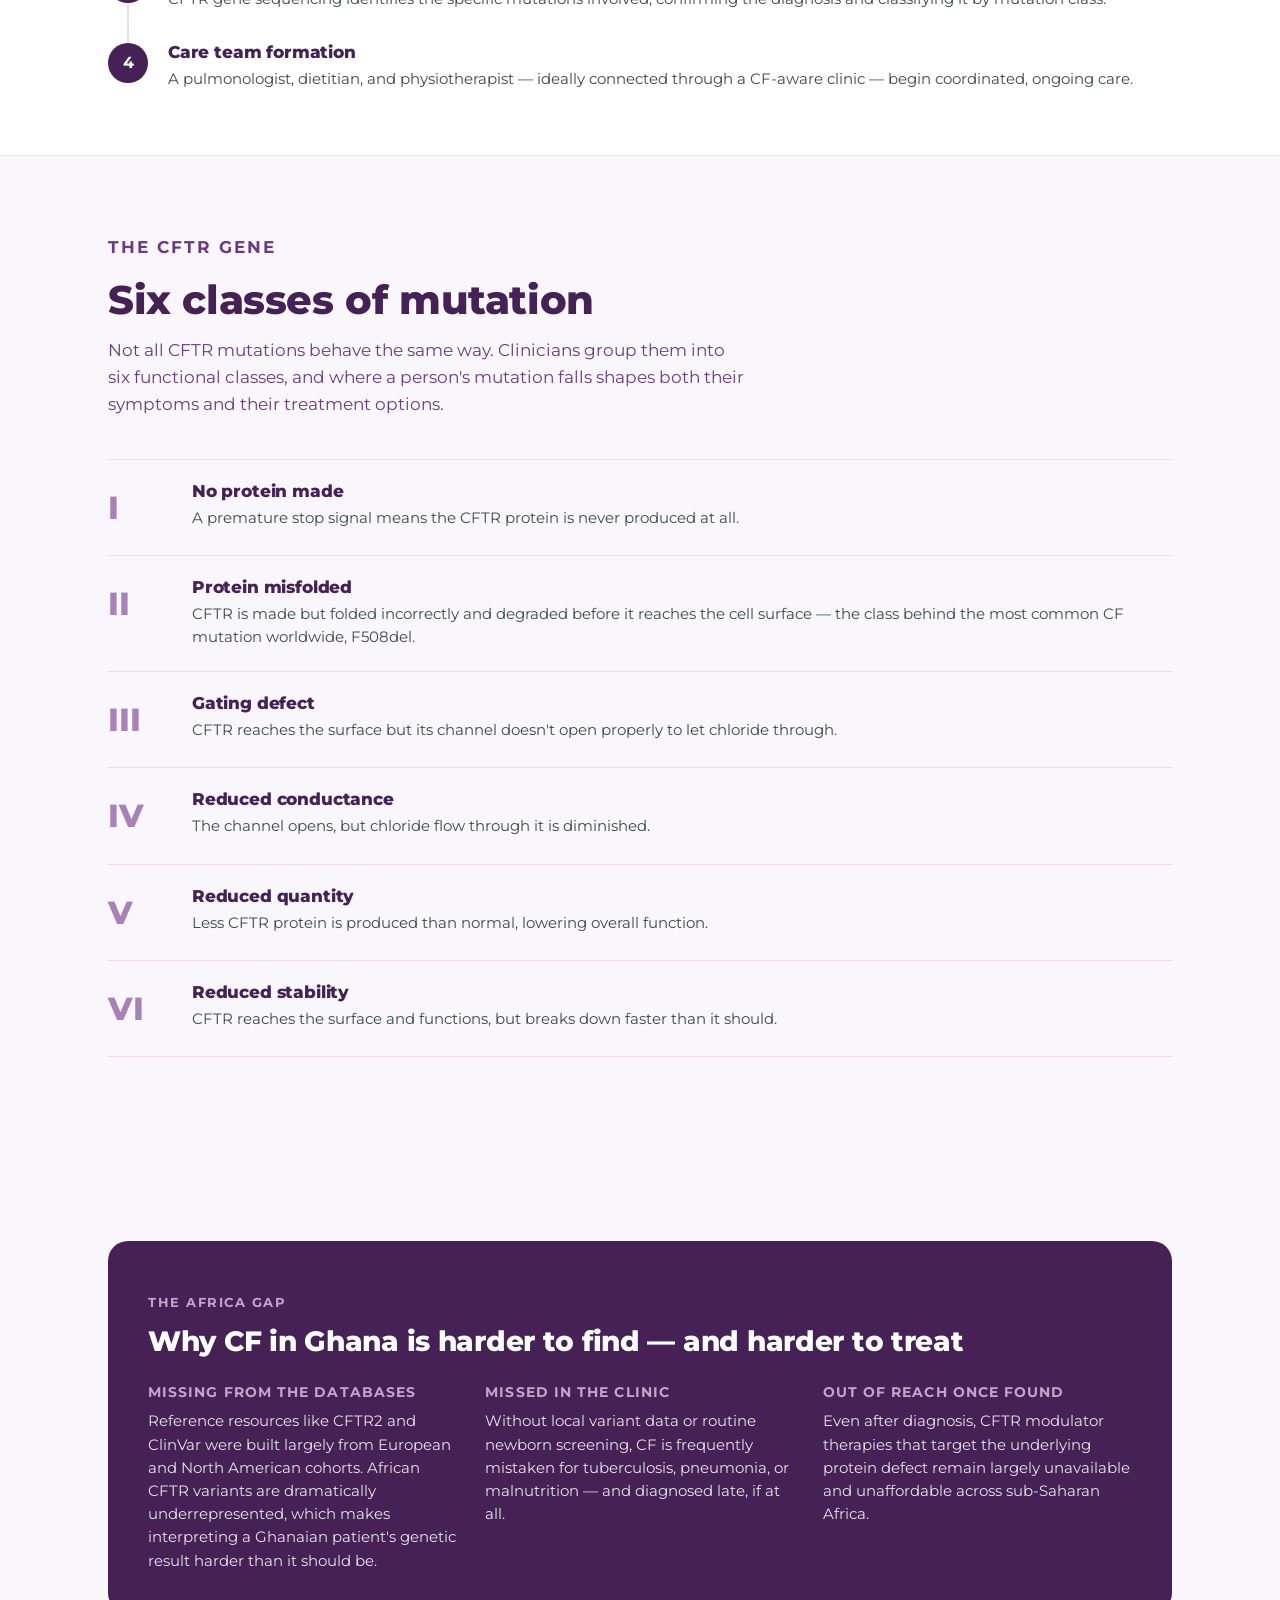
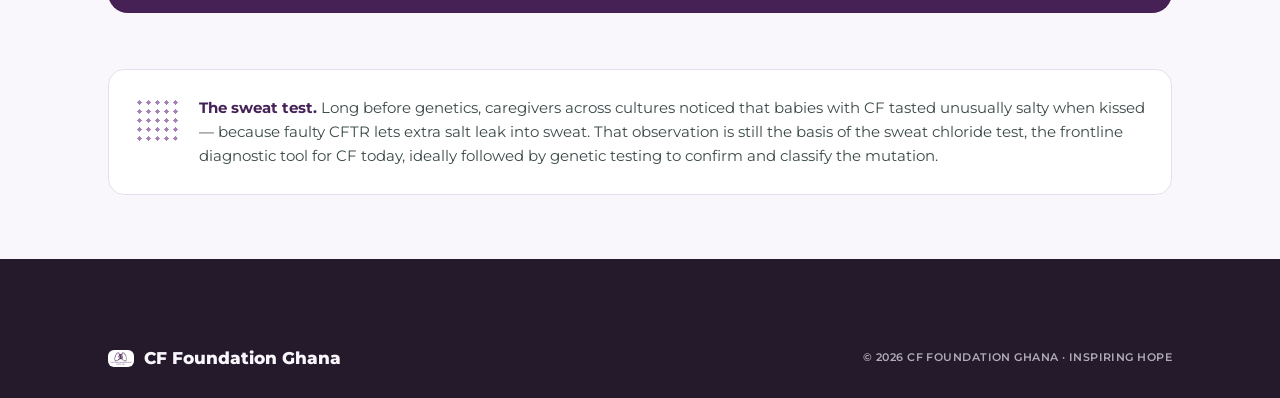
==== commit e8cd6b6d: "Update index.html" ====
--- a/index.html
+++ b/index.html
@@ -37,7 +37,7 @@
       <div class="hero-copy">
         <p class="eyebrow">CF Foundation Ghana · Inspiring Hope</p>
         <h1>For a long time, a taste of salt was the only diagnosis anyone found.</h1>
-        <p class="lede">We're building the awareness, diagnostic pathways, and family support that cystic fibrosis has never had in Ghana — so a rare disease stops being an invisible one.</p>
+        <p class="lede">We're building the awareness, diagnostic pathways, and family support that cystic fibrosis has never had in Ghana  so a rare disease stops being an invisible one.</p>
         <div class="cta-row">
           <a class="btn btn-primary" href="get-involved.html">Support our work</a>
           <a class="btn btn-ghost" style="border-color:rgba(255,255,255,.5); color:var(--white);" href="about-cf.html">Learn about CF</a>
